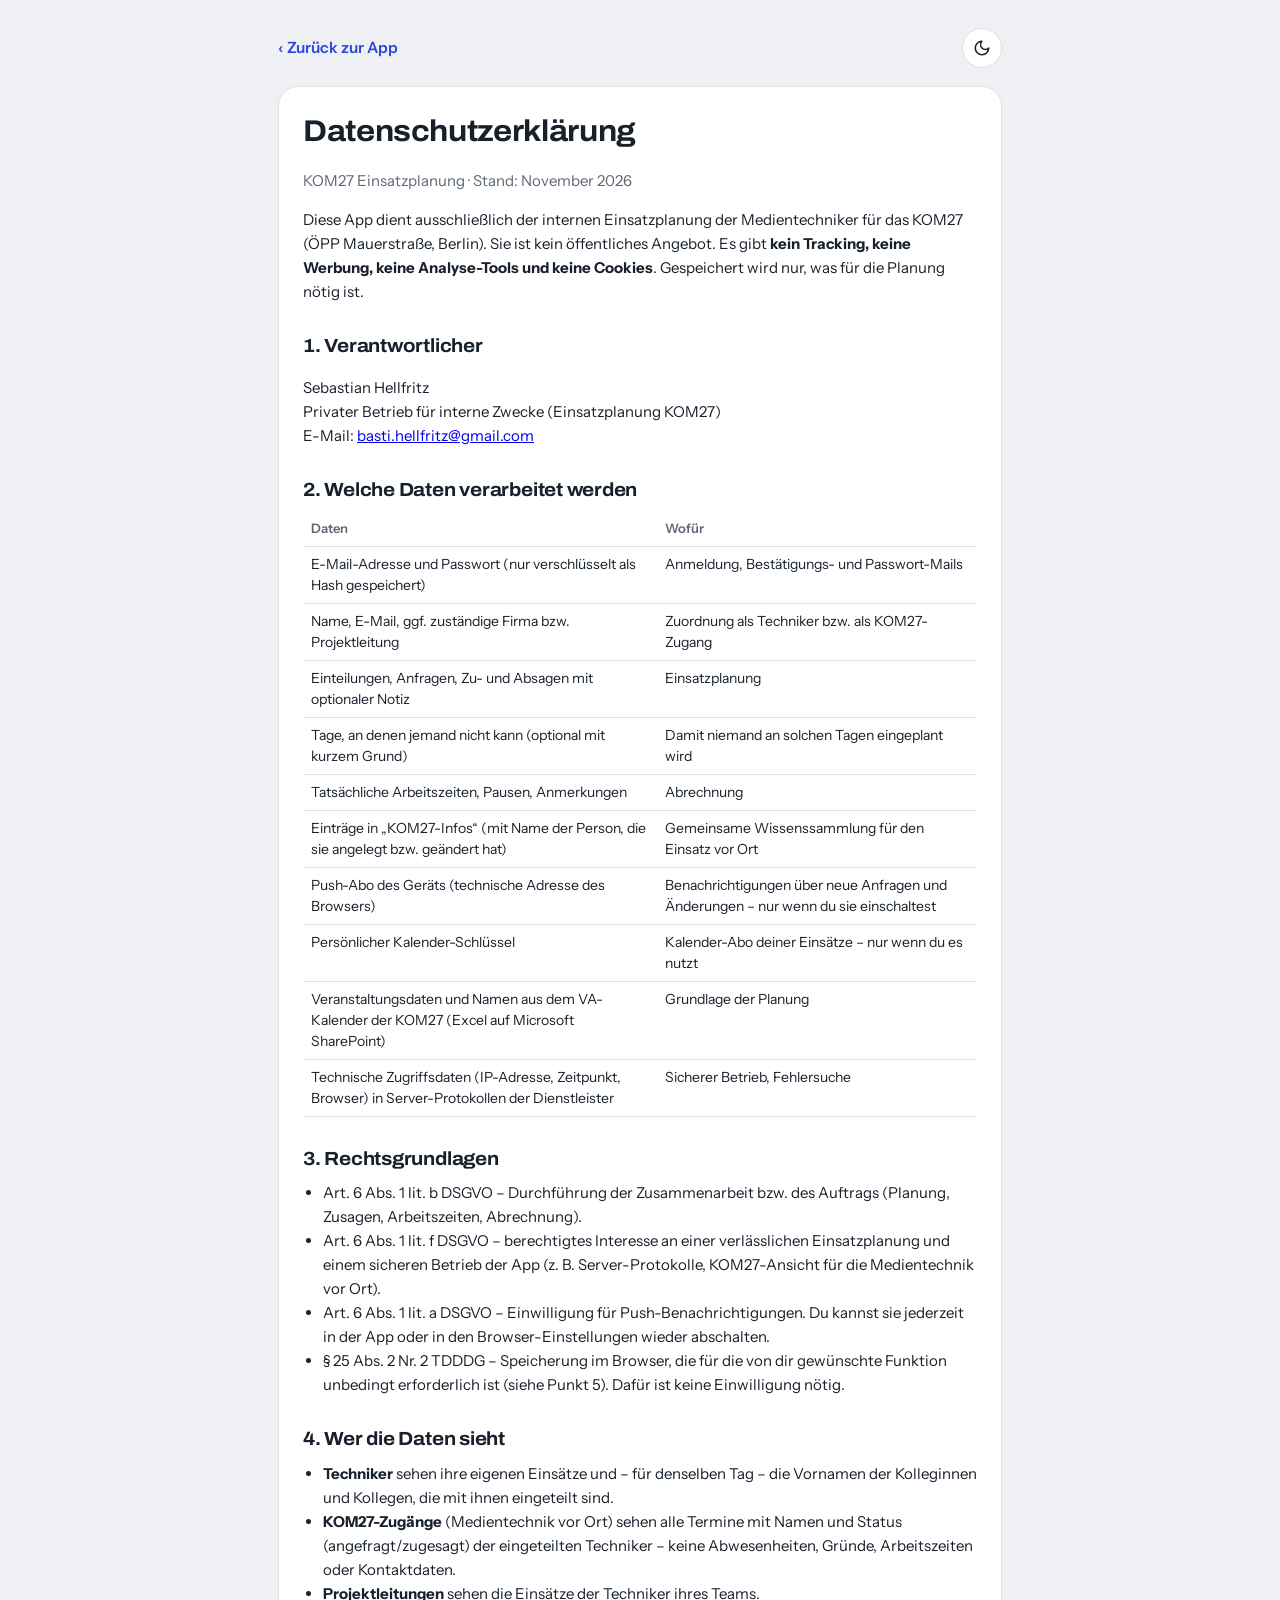
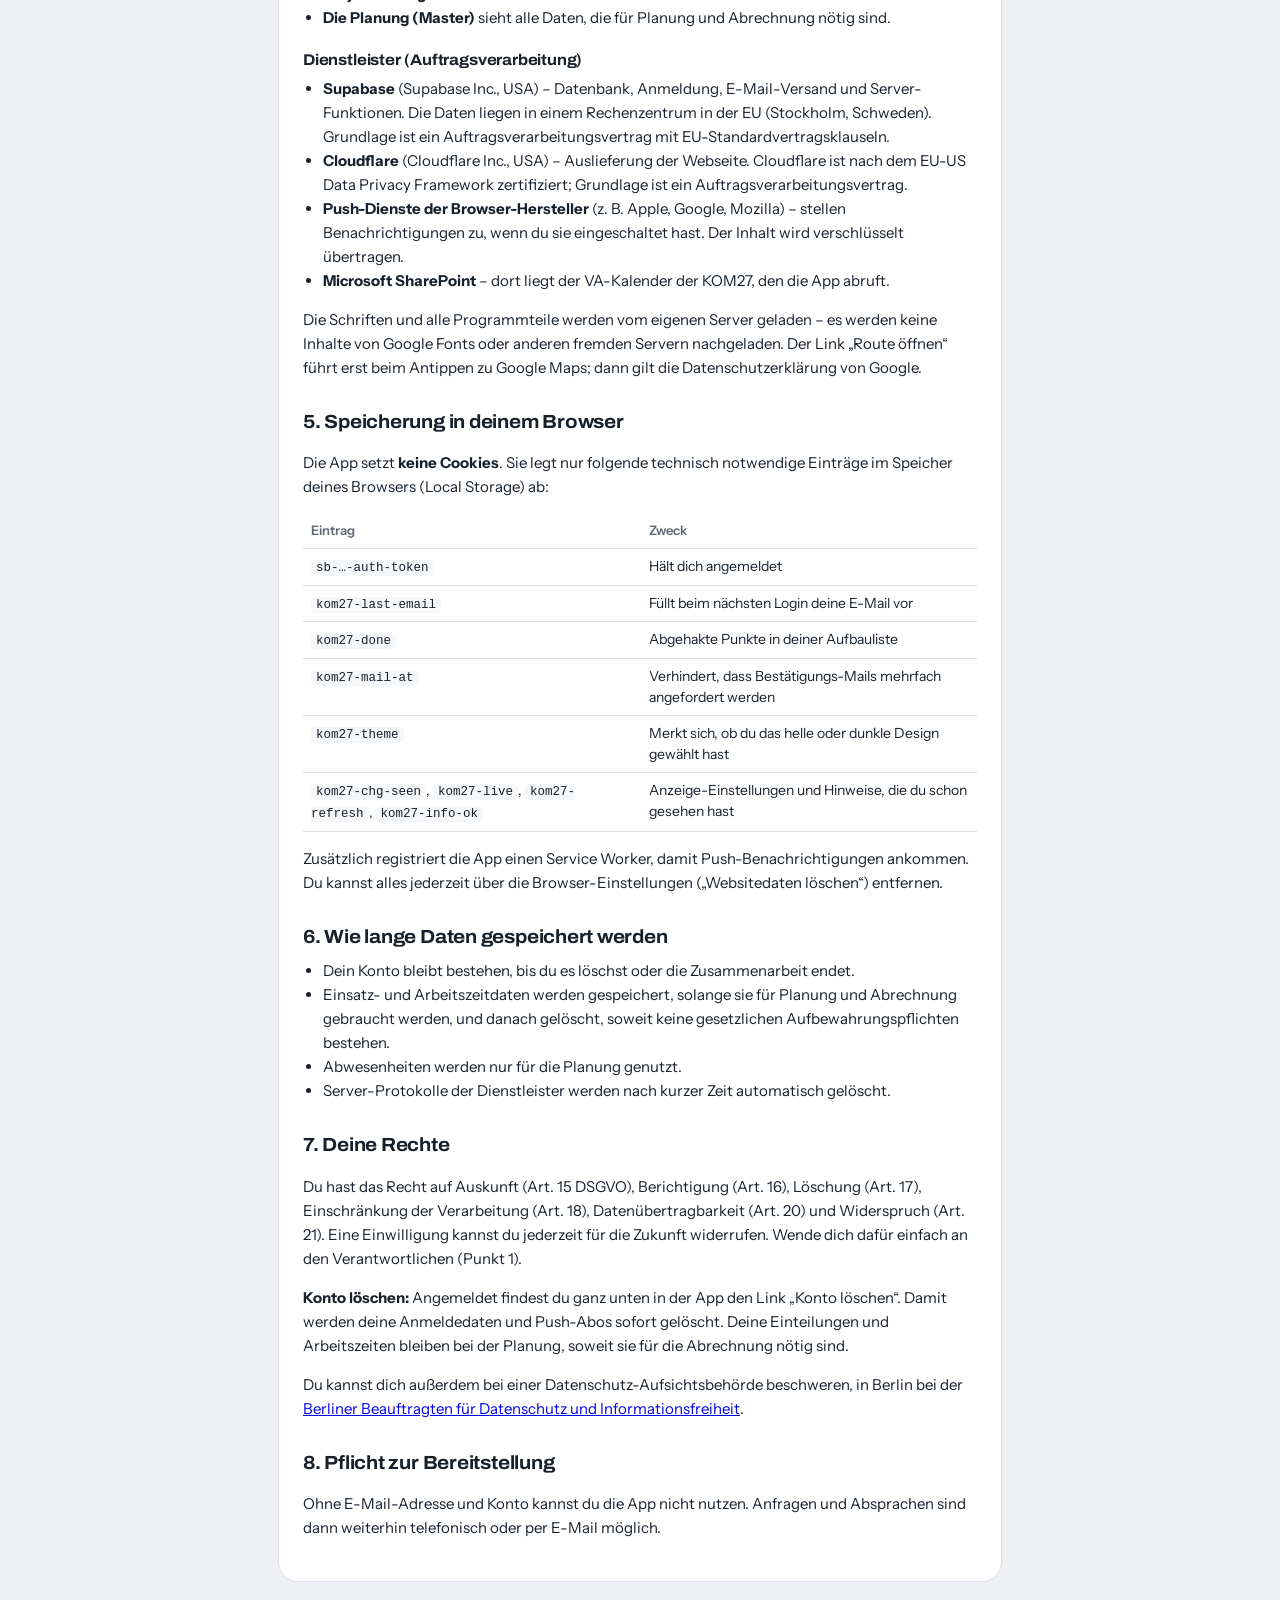
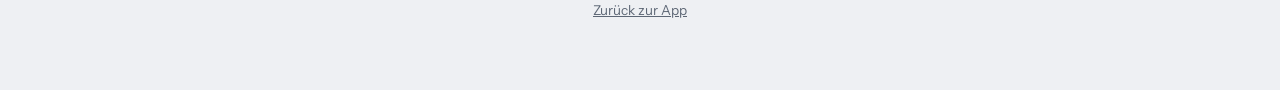
==== datenschutz.html @ 23ab6b6e "Datenschutz: Eintrag kom27-theme ergänzt Co-Authored-By: Claude Opus 5.5 <noreply@anthropic.com> Cla" ====
<!doctype html>
<html lang="de">
<head>
<meta charset="utf-8">
<meta name="viewport" content="width=device-width, initial-scale=1">
<title>Datenschutz – KOM27 Einsatzplanung</title>
<link rel="stylesheet" href="style.css">
<link rel="stylesheet" href="theme.css">
<link rel="stylesheet" href="legal.css">
<link rel="icon" href="icons/icon-192.png">
<script src="theme.js"></script>
<script src="config.js"></script>
</head>
<body class="legal">
<div class="lg-wrap">
  <div class="lg-top"><a class="back" href="./">‹ Zurück zur App</a><button type="button" class="theme-tg" data-themetg></button></div>
  <article class="lg-card">
    <h1>Datenschutzerklärung</h1>
    <p class="lg-meta">KOM27 Einsatzplanung · Stand: November 2026</p>

    <p>Diese App dient ausschließlich der internen Einsatzplanung der Medientechniker für das KOM27 (ÖPP Mauerstraße, Berlin). Sie ist kein öffentliches Angebot. Es gibt <b>kein Tracking, keine Werbung, keine Analyse-Tools und keine Cookies</b>. Gespeichert wird nur, was für die Planung nötig ist.</p>

    <h2>1. Verantwortlicher</h2>
    <p class="lg-addr"><span data-f="name"></span><br><span data-f="zusatz"></span>E-Mail: <span data-f="email"></span></p>

    <h2>2. Welche Daten verarbeitet werden</h2>
    <table>
      <tr><th>Daten</th><th>Wofür</th></tr>
      <tr><td>E-Mail-Adresse und Passwort (nur verschlüsselt als Hash gespeichert)</td><td>Anmeldung, Bestätigungs- und Passwort-Mails</td></tr>
      <tr><td>Name, E-Mail, ggf. zuständige Firma bzw. Projektleitung</td><td>Zuordnung als Techniker bzw. als KOM27-Zugang</td></tr>
      <tr><td>Einteilungen, Anfragen, Zu- und Absagen mit optionaler Notiz</td><td>Einsatzplanung</td></tr>
      <tr><td>Tage, an denen jemand nicht kann (optional mit kurzem Grund)</td><td>Damit niemand an solchen Tagen eingeplant wird</td></tr>
      <tr><td>Tatsächliche Arbeitszeiten, Pausen, Anmerkungen</td><td>Abrechnung</td></tr>
      <tr><td>Einträge in „KOM27-Infos“ (mit Name der Person, die sie angelegt bzw. geändert hat)</td><td>Gemeinsame Wissenssammlung für den Einsatz vor Ort</td></tr>
      <tr><td>Push-Abo des Geräts (technische Adresse des Browsers)</td><td>Benachrichtigungen über neue Anfragen und Änderungen – nur wenn du sie einschaltest</td></tr>
      <tr><td>Persönlicher Kalender-Schlüssel</td><td>Kalender-Abo deiner Einsätze – nur wenn du es nutzt</td></tr>
      <tr><td>Veranstaltungsdaten und Namen aus dem VA-Kalender der KOM27 (Excel auf Microsoft SharePoint)</td><td>Grundlage der Planung</td></tr>
      <tr><td>Technische Zugriffsdaten (IP-Adresse, Zeitpunkt, Browser) in Server-Protokollen der Dienstleister</td><td>Sicherer Betrieb, Fehlersuche</td></tr>
    </table>

    <h2>3. Rechtsgrundlagen</h2>
    <ul>
      <li>Art. 6 Abs. 1 lit. b DSGVO – Durchführung der Zusammenarbeit bzw. des Auftrags (Planung, Zusagen, Arbeitszeiten, Abrechnung).</li>
      <li>Art. 6 Abs. 1 lit. f DSGVO – berechtigtes Interesse an einer verlässlichen Einsatzplanung und einem sicheren Betrieb der App (z. B. Server-Protokolle, KOM27-Ansicht für die Medientechnik vor Ort).</li>
      <li>Art. 6 Abs. 1 lit. a DSGVO – Einwilligung für Push-Benachrichtigungen. Du kannst sie jederzeit in der App oder in den Browser-Einstellungen wieder abschalten.</li>
      <li>§ 25 Abs. 2 Nr. 2 TDDDG – Speicherung im Browser, die für die von dir gewünschte Funktion unbedingt erforderlich ist (siehe Punkt 5). Dafür ist keine Einwilligung nötig.</li>
    </ul>

    <h2>4. Wer die Daten sieht</h2>
    <ul>
      <li><b>Techniker</b> sehen ihre eigenen Einsätze und – für denselben Tag – die Vornamen der Kolleginnen und Kollegen, die mit ihnen eingeteilt sind.</li>
      <li><b>KOM27-Zugänge</b> (Medientechnik vor Ort) sehen alle Termine mit Namen und Status (angefragt/zugesagt) der eingeteilten Techniker – keine Abwesenheiten, Gründe, Arbeitszeiten oder Kontaktdaten.</li>
      <li><b>Projektleitungen</b> sehen die Einsätze der Techniker ihres Teams.</li>
      <li><b>Die Planung (Master)</b> sieht alle Daten, die für Planung und Abrechnung nötig sind.</li>
    </ul>

    <h3>Dienstleister (Auftragsverarbeitung)</h3>
    <ul>
      <li><b>Supabase</b> (Supabase Inc., USA) – Datenbank, Anmeldung, E-Mail-Versand und Server-Funktionen. Die Daten liegen in einem Rechenzentrum in der EU (Stockholm, Schweden). Grundlage ist ein Auftragsverarbeitungsvertrag mit EU-Standardvertragsklauseln.</li>
      <li><b>Cloudflare</b> (Cloudflare Inc., USA) – Auslieferung der Webseite. Cloudflare ist nach dem EU-US Data Privacy Framework zertifiziert; Grundlage ist ein Auftragsverarbeitungsvertrag.</li>
      <li><b>Push-Dienste der Browser-Hersteller</b> (z. B. Apple, Google, Mozilla) – stellen Benachrichtigungen zu, wenn du sie eingeschaltet hast. Der Inhalt wird verschlüsselt übertragen.</li>
      <li><b>Microsoft SharePoint</b> – dort liegt der VA-Kalender der KOM27, den die App abruft.</li>
    </ul>
    <p>Die Schriften und alle Programmteile werden vom eigenen Server geladen – es werden keine Inhalte von Google Fonts oder anderen fremden Servern nachgeladen. Der Link „Route öffnen“ führt erst beim Antippen zu Google Maps; dann gilt die Datenschutzerklärung von Google.</p>

    <h2>5. Speicherung in deinem Browser</h2>
    <p>Die App setzt <b>keine Cookies</b>. Sie legt nur folgende technisch notwendige Einträge im Speicher deines Browsers (Local Storage) ab:</p>
    <table>
      <tr><th>Eintrag</th><th>Zweck</th></tr>
      <tr><td><code>sb-…-auth-token</code></td><td>Hält dich angemeldet</td></tr>
      <tr><td><code>kom27-last-email</code></td><td>Füllt beim nächsten Login deine E-Mail vor</td></tr>
      <tr><td><code>kom27-done</code></td><td>Abgehakte Punkte in deiner Aufbauliste</td></tr>
      <tr><td><code>kom27-mail-at</code></td><td>Verhindert, dass Bestätigungs-Mails mehrfach angefordert werden</td></tr>
      <tr><td><code>kom27-theme</code></td><td>Merkt sich, ob du das helle oder dunkle Design gewählt hast</td></tr>
      <tr><td><code>kom27-chg-seen</code>, <code>kom27-live</code>, <code>kom27-refresh</code>, <code>kom27-info-ok</code></td><td>Anzeige-Einstellungen und Hinweise, die du schon gesehen hast</td></tr>
    </table>
    <p>Zusätzlich registriert die App einen Service Worker, damit Push-Benachrichtigungen ankommen. Du kannst alles jederzeit über die Browser-Einstellungen („Websitedaten löschen“) entfernen.</p>

    <h2>6. Wie lange Daten gespeichert werden</h2>
    <ul>
      <li>Dein Konto bleibt bestehen, bis du es löschst oder die Zusammenarbeit endet.</li>
      <li>Einsatz- und Arbeitszeitdaten werden gespeichert, solange sie für Planung und Abrechnung gebraucht werden, und danach gelöscht, soweit keine gesetzlichen Aufbewahrungspflichten bestehen.</li>
      <li>Abwesenheiten werden nur für die Planung genutzt.</li>
      <li>Server-Protokolle der Dienstleister werden nach kurzer Zeit automatisch gelöscht.</li>
    </ul>

    <h2>7. Deine Rechte</h2>
    <p>Du hast das Recht auf Auskunft (Art. 15 DSGVO), Berichtigung (Art. 16), Löschung (Art. 17), Einschränkung der Verarbeitung (Art. 18), Datenübertragbarkeit (Art. 20) und Widerspruch (Art. 21). Eine Einwilligung kannst du jederzeit für die Zukunft widerrufen. Wende dich dafür einfach an den Verantwortlichen (Punkt 1).</p>
    <p><b>Konto löschen:</b> Angemeldet findest du ganz unten in der App den Link „Konto löschen“. Damit werden deine Anmeldedaten und Push-Abos sofort gelöscht. Deine Einteilungen und Arbeitszeiten bleiben bei der Planung, soweit sie für die Abrechnung nötig sind.</p>
    <p>Du kannst dich außerdem bei einer Datenschutz-Aufsichtsbehörde beschweren, in Berlin bei der <a href="https://www.datenschutz-berlin.de" target="_blank" rel="noopener">Berliner Beauftragten für Datenschutz und Informationsfreiheit</a>.</p>

    <h2>8. Pflicht zur Bereitstellung</h2>
    <p>Ohne E-Mail-Adresse und Konto kannst du die App nicht nutzen. Anfragen und Absprachen sind dann weiterhin telefonisch oder per E-Mail möglich.</p>
  </article>
  <p class="lg-foot"><a href="./">Zurück zur App</a></p>
</div>
<script src="legal.js"></script>
</body>
</html>
---- style.css ----
:root {
  --bg: #f4f5f7; --panel: #ffffff; --ink: #1c1f24; --muted: #69707c; --line: #e2e5ea;
  --accent: #1f5eff; --accent-ink: #ffffff;
  --st-geplant: #7a828f; --st-angefragt: #1f6feb; --st-zugesagt: #16884a; --st-abgesagt: #d1342f; --st-leer: #c27c00;
  --c-gelb: #f2c200; --c-orange: #ff8f1f; --c-rosa: #e59a9a; --free: #e8f6fc;
  --radius: 10px;
}
:root[data-theme="dark"] {
    --bg: #14161a; --panel: #1d2026; --ink: #e8eaee; --muted: #9aa1ad; --line: #2e323a;
    --accent: #5b8cff; --free: #16262e;
  }
* { box-sizing: border-box; }
body { margin: 0; background: var(--bg); color: var(--ink); font: 15px/1.45 system-ui, -apple-system, "Segoe UI", Roboto, sans-serif; }
button, input, select, textarea { font: inherit; color: inherit; }
.loading { padding: 40px; text-align: center; color: var(--muted); }

header.top { position: sticky; top: 0; z-index: 5; background: var(--panel); border-bottom: 1px solid var(--line); }
.top-inner { max-width: 1180px; margin: 0 auto; padding: 10px 16px; display: flex; gap: 12px; align-items: center; flex-wrap: wrap; }
.brand { font-weight: 700; letter-spacing: .2px; }
.brand small { font-weight: 400; color: var(--muted); margin-left: 6px; }
.spacer { flex: 1; }
nav.tabs { display: flex; gap: 4px; }
nav.tabs button { border: 0; background: none; padding: 7px 12px; border-radius: 8px; cursor: pointer; color: var(--muted); }
nav.tabs button.on { background: var(--bg); color: var(--ink); font-weight: 600; }

main { max-width: 1180px; margin: 0 auto; padding: 16px; }
.bar { display: flex; gap: 8px; flex-wrap: wrap; align-items: center; margin-bottom: 14px; }
.btn { border: 1px solid var(--line); background: var(--panel); border-radius: 8px; padding: 7px 12px; cursor: pointer; white-space: nowrap; }
.btn:hover { border-color: var(--muted); }
.btn.primary { background: var(--accent); color: var(--accent-ink); border-color: var(--accent); }
.btn.ok { background: var(--st-zugesagt); color: #fff; border-color: var(--st-zugesagt); }
.btn.no { background: var(--panel); color: var(--st-abgesagt); border-color: var(--st-abgesagt); }
.btn.small { padding: 3px 9px; font-size: 13px; }
.btn:disabled { opacity: .5; cursor: default; }
.muted { color: var(--muted); }
.note { font-size: 13px; color: var(--muted); }

.stats { display: flex; gap: 10px; flex-wrap: wrap; margin-bottom: 14px; }
.stat { background: var(--panel); border: 1px solid var(--line); border-radius: var(--radius); padding: 8px 14px; min-width: 110px; }
.stat b { display: block; font-size: 22px; line-height: 1.1; }
.stat span { font-size: 12px; color: var(--muted); }

.card { background: var(--panel); border: 1px solid var(--line); border-radius: var(--radius); }
.days { overflow: hidden; }
.day { display: grid; grid-template-columns: 92px 1fr; border-top: 1px solid var(--line); }
.day:first-child { border-top: 0; }
.day.free { background: var(--free); }
.day.cancel { opacity: .55; }
.day .date { padding: 10px 12px; font-weight: 600; }
.day .date small { display: block; font-weight: 400; color: var(--muted); font-size: 12px; }
.day .body { padding: 8px 12px 10px 0; min-width: 0; }
.day .meta { font-size: 13px; color: var(--muted); margin-bottom: 6px; overflow-wrap: anywhere; }
.day .meta b { color: var(--ink); font-weight: 600; }
.today .date { color: var(--accent); }
.slots { display: flex; flex-wrap: wrap; gap: 8px; }
.slot { display: flex; align-items: center; gap: 6px; border: 1px solid var(--line); border-left: 5px solid var(--line); border-radius: 8px; padding: 4px 6px 4px 8px; background: var(--panel); }
.slot.c-gelb { border-left-color: var(--c-gelb); }
.slot.c-orange { border-left-color: var(--c-orange); }
.slot.c-rosa { border-left-color: var(--c-rosa); }
.slot.empty { border-style: dashed; border-left-style: solid; }
.slot .time { font-size: 12px; color: var(--muted); }
.slot select { border: 0; background: transparent; max-width: 150px; padding: 2px; cursor: pointer; font-weight: 600; }
.slot .hint { font-size: 11px; color: var(--st-leer); }
.pill { font-size: 11px; font-weight: 600; border-radius: 99px; padding: 2px 8px; border: 0; cursor: pointer; color: #fff; white-space: nowrap; }
.pill.geplant { background: var(--st-geplant); }
.pill.angefragt { background: var(--st-angefragt); }
.pill.zugesagt { background: var(--st-zugesagt); }
.pill.abgesagt { background: var(--st-abgesagt); }
.pill.leer { background: transparent; color: var(--st-leer); border: 1px solid var(--st-leer); cursor: default; }
.group-tag { font-size: 11px; color: var(--muted); }

table.list { width: 100%; border-collapse: collapse; }
table.list th, table.list td { text-align: left; padding: 8px 10px; border-top: 1px solid var(--line); vertical-align: top; }
table.list th { font-size: 12px; color: var(--muted); font-weight: 600; border-top: 0; }
table.list input[type=text], table.list input[type=email] { width: 100%; border: 1px solid var(--line); border-radius: 6px; padding: 5px 7px; background: var(--bg); }

.req { padding: 14px 16px; border-top: 1px solid var(--line); }
.req:first-child { border-top: 0; }
.req h3 { margin: 0 0 6px; font-size: 16px; }
.req ul { margin: 6px 0 10px; padding-left: 18px; }

.login { max-width: 380px; margin: 9vh auto; padding: 26px; }
.login h1 { margin: 0 0 4px; font-size: 22px; }
.login label { display: block; font-size: 13px; color: var(--muted); margin: 12px 0 4px; }
.login input { width: 100%; padding: 9px 10px; border: 1px solid var(--line); border-radius: 8px; background: var(--bg); }
.login .row { display: flex; gap: 8px; margin-top: 16px; flex-wrap: wrap; }
.demo { margin-top: 18px; padding: 12px; border-radius: 8px; background: var(--bg); font-size: 13px; }
.err { color: var(--st-abgesagt); font-size: 13px; margin-top: 8px; min-height: 1em; }

.mine { max-width: 720px; margin: 0 auto; }
.job { padding: 14px 16px; border-top: 1px solid var(--line); }
.job:first-child { border-top: 0; }
.job h3 { margin: 0 0 2px; font-size: 16px; }
.job .line { display: flex; align-items: center; gap: 10px; flex-wrap: wrap; padding: 6px 0; border-top: 1px dashed var(--line); }
.job .line:first-of-type { border-top: 0; }
.job .line .when { min-width: 170px; font-weight: 600; }
.job input.comment { flex: 1; min-width: 140px; border: 1px solid var(--line); border-radius: 6px; padding: 5px 7px; background: var(--bg); }

.drop { border: 2px dashed var(--line); border-radius: var(--radius); padding: 22px; text-align: center; color: var(--muted); margin-bottom: 14px; }
.drop.over { border-color: var(--accent); color: var(--accent); }
.banner { background: #fff6dc; color: #6b4b00; border: 1px solid #f0d58a; border-radius: 8px; padding: 8px 12px; margin-bottom: 14px; font-size: 13px; }
:root[data-theme="dark"] .banner { background: #2e2710; color: #f1d98e; border-color: #5c4a14; }

#toast { position: fixed; left: 50%; bottom: 20px; transform: translateX(-50%); background: var(--ink); color: var(--bg); padding: 9px 16px; border-radius: 8px; opacity: 0; pointer-events: none; transition: opacity .2s; font-size: 14px; z-index: 50; }
#toast.show { opacity: 1; }

@media (max-width: 640px) {
  .day { grid-template-columns: 1fr; }
  .day .date { padding-bottom: 0; }
  .day .body { padding-left: 12px; }
  .job .line .when { min-width: 0; width: 100%; }
  table.list .hide-sm { display: none; }
}

/* ---------- Planung (übersichtliche Tabelle) ---------- */
.importline { display: flex; align-items: center; gap: 8px; flex-wrap: wrap; background: var(--panel); border: 1px dashed var(--line); border-radius: var(--radius); padding: 8px 12px; margin-bottom: 14px; font-size: 14px; }
.importline.over { border-color: var(--accent); background: color-mix(in srgb, var(--accent) 8%, var(--panel)); }
.importline .dot { width: 8px; height: 8px; border-radius: 50%; background: var(--st-leer); flex: none; }
.importline .dot.ok { background: var(--st-zugesagt); }

.toolbar { display: flex; align-items: center; gap: 8px; flex-wrap: wrap; margin-bottom: 10px; }
.monthnav { display: flex; align-items: center; gap: 4px; }
.monthnav select { border: 0; background: transparent; font-size: 20px; font-weight: 700; padding: 2px 4px; cursor: pointer; }

.chips { display: flex; gap: 6px; flex-wrap: wrap; align-items: center; margin-bottom: 12px; }
.chip { border: 1px solid var(--line); background: var(--panel); border-radius: 99px; padding: 5px 12px; cursor: pointer; font-size: 13px; display: inline-flex; gap: 7px; align-items: center; }
.chip b { font-size: 12px; min-width: 20px; padding: 0 6px; border-radius: 99px; background: var(--bg); text-align: center; }
.chip.on { background: var(--ink); color: var(--bg); border-color: var(--ink); }
.chip.on b { background: color-mix(in srgb, var(--bg) 25%, transparent); color: inherit; }
.chip.f-leer b { color: var(--st-leer); } .chip.f-abgesagt b { color: var(--st-abgesagt); } .chip.f-zugesagt b { color: var(--st-zugesagt); } .chip.f-angefragt b { color: var(--st-angefragt); }
.chip.on.f-leer b, .chip.on.f-abgesagt b, .chip.on.f-zugesagt b, .chip.on.f-angefragt b { color: inherit; }
.pastsw { margin-left: auto; font-size: 13px; color: var(--muted); display: inline-flex; gap: 5px; align-items: center; cursor: pointer; }

.plan { overflow: hidden; }
.week { padding: 6px 14px; font-size: 12px; font-weight: 700; letter-spacing: .4px; color: var(--muted); background: var(--bg); border-top: 1px solid var(--line); text-transform: uppercase; }
.week:first-child { border-top: 0; }
.row { display: grid; grid-template-columns: 78px minmax(200px, 300px) 1fr; border-top: 1px solid var(--line); align-items: stretch; }
.week + .row { border-top: 0; }
.row.past { opacity: .5; }
.row.today .c-date { color: var(--accent); }
.row.cancel { opacity: .45; }
.row.none .c-va { color: var(--muted); }
.c-date { padding: 12px 0 12px 14px; font-size: 14px; white-space: nowrap; }
.c-date b { display: inline-block; width: 22px; }
.c-va { padding: 10px 12px; border-left: 4px solid transparent; min-width: 0; }
.c-va.c-gelb { border-left-color: var(--c-gelb); } .c-va.c-orange { border-left-color: var(--c-orange); } .c-va.c-rosa { border-left-color: var(--c-rosa); }
.va-id { font-weight: 600; font-size: 14px; display: flex; gap: 6px; flex-wrap: wrap; align-items: center; }
.va-sub { font-size: 12.5px; color: var(--muted); margin-top: 2px; }
.tag { font-size: 11px; font-weight: 600; padding: 1px 7px; border-radius: 99px; background: var(--bg); color: var(--muted); border: 1px solid var(--line); }
.tag.red { color: var(--st-abgesagt); border-color: var(--st-abgesagt); }
details.more { display: inline; }
details.more summary { display: inline; cursor: pointer; color: var(--accent); margin-left: 4px; list-style: none; }
details.more summary::-webkit-details-marker { display: none; }
details.more[open] div { margin-top: 6px; padding: 8px 10px; background: var(--bg); border-radius: 6px; color: var(--ink); white-space: pre-wrap; font-size: 12.5px; }
.c-slots { padding: 8px 12px; display: flex; flex-wrap: wrap; gap: 8px; align-content: center; }
.c-slots .small { font-size: 13px; }
.slot { flex-direction: column; align-items: stretch; gap: 2px; width: 196px; padding: 6px 8px; border: 1px solid var(--line); border-left: 4px solid var(--line); border-radius: 8px; background: var(--panel); }
.slot.st-leer { border-left-color: var(--st-leer); border-style: dashed; border-left-style: solid; background: color-mix(in srgb, var(--st-leer) 6%, var(--panel)); }
.slot.st-geplant { border-left-color: var(--st-geplant); }
.slot.st-angefragt { border-left-color: var(--st-angefragt); }
.slot.st-zugesagt { border-left-color: var(--st-zugesagt); }
.slot.st-abgesagt { border-left-color: var(--st-abgesagt); background: color-mix(in srgb, var(--st-abgesagt) 7%, var(--panel)); }
.slot select { width: 100%; max-width: none; font-size: 15px; padding: 1px 0; }
.slot-foot { display: flex; justify-content: space-between; align-items: center; gap: 6px; }
.slot .hint { font-size: 11px; }
.empty-msg { padding: 28px; text-align: center; color: var(--muted); }

@media (max-width: 800px) {
  .row { grid-template-columns: 64px 1fr; }
  .c-slots { grid-column: 1 / -1; padding: 0 12px 12px; }
  .slot { width: 100%; }
  .pastsw { margin-left: 0; }
}

/* Ansicht umschalten */
.seg { display: inline-flex; border: 1px solid var(--line); border-radius: 8px; overflow: hidden; margin-left: 6px; }
.seg button { border: 0; background: var(--panel); padding: 6px 12px; cursor: pointer; font-size: 13px; color: var(--muted); }
.seg button.on { background: var(--ink); color: var(--bg); }
.slot select optgroup { font-style: normal; color: var(--muted); }
.hint.warn { color: var(--st-abgesagt); }
.row.flash { animation: flash 1.6s ease; }
@keyframes flash { 0%, 40% { background: color-mix(in srgb, var(--accent) 18%, transparent); } 100% { background: transparent; } }

/* Raster: Techniker × Tage */
.legend { font-size: 12.5px; color: var(--muted); margin-bottom: 8px; display: flex; gap: 6px; align-items: center; flex-wrap: wrap; }
.lg { display: inline-block; width: 12px; height: 12px; border-radius: 3px; margin-left: 6px; }
.lg.zugesagt { background: var(--st-zugesagt); } .lg.angefragt { background: var(--st-angefragt); } .lg.geplant { background: var(--st-geplant); } .lg.miss { background: var(--st-leer); }
.gridwrap { overflow-x: auto; }
table.grid { border-collapse: separate; border-spacing: 0; font-size: 12px; }
table.grid th, table.grid td { padding: 3px 2px; text-align: center; border-bottom: 1px solid var(--line); min-width: 34px; }
table.grid thead th { font-weight: 600; color: var(--muted); padding: 6px 2px; position: sticky; top: 0; background: var(--panel); }
table.grid thead th span { display: block; font-weight: 400; font-size: 10.5px; }
table.grid th.name { position: sticky; left: 0; z-index: 2; background: var(--panel); text-align: left; padding: 6px 12px; min-width: 130px; font-size: 13px; color: var(--ink); white-space: nowrap; border-right: 1px solid var(--line); }
table.grid thead th.name { z-index: 3; color: var(--muted); }
table.grid .we { background: var(--free); }
table.grid th.today { color: var(--accent); box-shadow: inset 0 -2px 0 var(--accent); }
table.grid td.sum, table.grid th.sum { font-weight: 700; padding: 0 10px; border-left: 1px solid var(--line); }
.needrow th, .needrow td { background: var(--bg); }
.need { border: 0; border-radius: 6px; font-size: 11px; font-weight: 700; padding: 3px 0; width: 30px; cursor: pointer; }
.need.full { background: color-mix(in srgb, var(--st-zugesagt) 15%, transparent); color: var(--st-zugesagt); }
.need.miss { background: var(--st-leer); color: #fff; }
.gcell { border: 0; border-radius: 6px; width: 30px; height: 26px; color: #fff; font-weight: 700; font-size: 11px; cursor: pointer; }
.gcell.zugesagt { background: var(--st-zugesagt); } .gcell.angefragt { background: var(--st-angefragt); } .gcell.geplant { background: var(--st-geplant); } .gcell.abgesagt { background: var(--st-abgesagt); }
.gcell.dbl { outline: 2px solid var(--st-abgesagt); outline-offset: 1px; }
.row.none { font-size: 13px; }
.row.none .c-date, .row.none .c-va, .row.none .c-slots { padding-top: 6px; padding-bottom: 6px; }
.row.none .va-id { font-weight: 500; font-size: 13px; }
.row.none .va-sub { display: none; }

/* ---------- Techniker-Ansicht ---------- */
.mine { max-width: 560px; margin: 0 auto; padding-bottom: 40px; }
.hidden { display: none !important; }
.hello { padding: 6px 2px 4px; }
.hello h1 { margin: 6px 0 2px; font-size: 26px; }
.hello p { margin: 0; color: var(--muted); }
.sumrow { display: grid; grid-template-columns: 1fr 1fr; gap: 10px; margin: 16px 0 6px; }
.sumbox { background: var(--panel); border: 1px solid var(--line); border-radius: 12px; padding: 12px 14px; }
.sumbox b { display: block; font-size: 28px; line-height: 1.1; }
.sumbox span { font-size: 13px; color: var(--muted); }
.sumbox.warn { border-color: var(--st-leer); background: color-mix(in srgb, var(--st-leer) 9%, var(--panel)); }
.sumbox.warn b { color: var(--st-leer); }
.sumbox.ok b { color: var(--st-zugesagt); }
h2.sec { font-size: 15px; text-transform: uppercase; letter-spacing: .5px; color: var(--muted); margin: 26px 2px 10px; display: flex; justify-content: space-between; align-items: center; gap: 8px; }
h2.sec .linkbtn { text-transform: none; letter-spacing: 0; }

.job-card { background: var(--panel); border: 1px solid var(--line); border-radius: 14px; padding: 16px; margin-bottom: 14px; box-shadow: 0 1px 2px rgba(0,0,0,.04); }
.jc-head { display: flex; justify-content: space-between; align-items: center; gap: 8px; flex-wrap: wrap; }
.jc-va { font-weight: 700; font-size: 16px; }
.jc-badge { font-size: 12px; font-weight: 600; background: color-mix(in srgb, var(--accent) 12%, transparent); color: var(--accent); padding: 3px 9px; border-radius: 99px; }
.jc-where { font-size: 13px; color: var(--muted); margin: 4px 0 12px; }
.jc-days { display: flex; flex-direction: column; gap: 8px; }
.jc-day, .mini-line { display: flex; align-items: center; gap: 12px; }
.dbox { width: 52px; flex: none; text-align: center; border: 1px solid var(--line); border-radius: 10px; padding: 4px 0; background: var(--bg); line-height: 1.15; }
.dbox span { display: block; font-size: 11px; color: var(--muted); text-transform: uppercase; }
.dbox b { display: block; font-size: 20px; }
.jc-time { flex: 1; }
.jc-time b { display: block; font-size: 17px; }
.jc-time small { color: var(--muted); font-size: 12px; }
.jc-one { display: flex; gap: 6px; }
.mini { width: 44px; height: 40px; border-radius: 10px; font-size: 18px; cursor: pointer; border: 1px solid var(--line); background: var(--panel); }
.mini.yes { color: var(--st-zugesagt); border-color: var(--st-zugesagt); }
.mini.no { color: var(--st-abgesagt); border-color: var(--st-abgesagt); }
.jc-equip { margin-top: 12px; font-size: 13px; }
.jc-equip summary { cursor: pointer; color: var(--accent); }
.jc-equip p { margin: 8px 0 0; padding: 10px; background: var(--bg); border-radius: 8px; white-space: pre-wrap; }
.jc-actions { display: flex; gap: 10px; margin-top: 14px; }
.big { flex: 1; min-height: 48px; border-radius: 12px; font-size: 16px; font-weight: 600; cursor: pointer; border: 1px solid var(--line); background: var(--panel); }
.big.yes { background: var(--st-zugesagt); border-color: var(--st-zugesagt); color: #fff; flex: 1.6; }
.big.no { color: var(--st-abgesagt); border-color: color-mix(in srgb, var(--st-abgesagt) 50%, var(--line)); }
.big.no.solid { background: var(--st-abgesagt); color: #fff; border-color: var(--st-abgesagt); }
.big.ghost { color: var(--muted); }
.jc-reason { margin-top: 14px; }
.jc-reason label { font-size: 13px; color: var(--muted); }
.jc-reason input { width: 100%; margin-top: 4px; padding: 11px 12px; border-radius: 10px; border: 1px solid var(--line); background: var(--bg); font-size: 15px; }
.linkbtn { background: none; border: 0; color: var(--accent); cursor: pointer; font-size: 14px; padding: 6px 0; margin-top: 8px; }
.linkbtn.danger { color: var(--st-abgesagt); }
.mini-list { background: var(--panel); border: 1px solid var(--line); border-radius: 14px; padding: 6px 14px; }
.mini-line { padding: 10px 0; border-top: 1px solid var(--line); }
.mini-line:first-child { border-top: 0; }
.mini-line .linkbtn { margin: 0; font-size: 13px; }
.ml-txt { flex: 1; min-width: 0; }
.ml-txt b { display: block; }
.ml-txt small { color: var(--muted); font-size: 12px; overflow-wrap: anywhere; }
.allgood { margin-top: 22px; text-align: center; padding: 26px 16px; border-radius: 14px; background: color-mix(in srgb, var(--st-zugesagt) 9%, var(--panel)); color: var(--st-zugesagt); font-weight: 700; font-size: 17px; border: 1px solid color-mix(in srgb, var(--st-zugesagt) 25%, var(--line)); }
.allgood small { display: block; font-weight: 400; color: var(--muted); font-size: 13px; margin-top: 4px; }
.nolist { margin-top: 18px; }
.nolist summary { cursor: pointer; color: var(--muted); margin-bottom: 8px; }
.note.center { text-align: center; margin-top: 26px; }

/* Abwesenheits-Kalender */
.sec-help { font-size: 13.5px; color: var(--muted); margin: -4px 2px 10px; }
.calcard { background: var(--panel); border: 1px solid var(--line); border-radius: 14px; padding: 14px; }
.cal-head { display: flex; justify-content: space-between; align-items: center; margin-bottom: 10px; }
.cal-head b { font-size: 17px; }
.cal-grid { display: grid; grid-template-columns: repeat(7, 1fr); gap: 5px; }
.cal-grid i { font-style: normal; text-align: center; font-size: 11px; color: var(--muted); padding-bottom: 2px; }
.cday { aspect-ratio: 1 / 1; border: 1px solid var(--line); border-radius: 10px; background: var(--panel); font-size: 15px; font-weight: 600; cursor: pointer; position: relative; padding: 0; }
.cday.we { background: var(--bg); }
.cday:disabled { opacity: .35; cursor: default; }
.cday.today { border-color: var(--accent); color: var(--accent); }
.cday.job-zugesagt::after, .cday.job-angefragt::after { content: ''; position: absolute; left: 50%; bottom: 5px; width: 6px; height: 6px; margin-left: -3px; border-radius: 50%; background: var(--st-zugesagt); }
.cday.job-angefragt::after { background: var(--st-angefragt); }
.cday.off { background: var(--st-abgesagt); border-color: var(--st-abgesagt); color: #fff; text-decoration: line-through; }
.cday.off::after { background: #fff !important; }
.cal-note input { width: 100%; margin-top: 12px; padding: 10px 12px; border-radius: 10px; border: 1px solid var(--line); background: var(--bg); font-size: 14px; }
.cal-legend { display: flex; gap: 6px; align-items: center; flex-wrap: wrap; font-size: 12px; color: var(--muted); margin-top: 10px; }
.lgd { width: 12px; height: 12px; border-radius: 4px; display: inline-block; margin-left: 6px; }
.lgd.off { background: var(--st-abgesagt); } .lgd.l-ok { background: var(--st-zugesagt); border-radius: 50%; width: 8px; height: 8px; } .lgd.l-ask { background: var(--st-angefragt); border-radius: 50%; width: 8px; height: 8px; }
.cal-sum { font-size: 13px; margin-top: 8px; color: var(--ink); }
/* Raster: abgemeldet */
.gblock { display: inline-block; width: 30px; height: 26px; line-height: 26px; border-radius: 6px; color: var(--st-abgesagt); font-weight: 700; background: repeating-linear-gradient(45deg, color-mix(in srgb, var(--st-abgesagt) 14%, transparent) 0 4px, transparent 4px 8px); }
.lg.blocked { background: repeating-linear-gradient(45deg, var(--st-abgesagt) 0 2px, transparent 2px 4px); border: 1px solid var(--st-abgesagt); }

/* Live-Anzeige */
.live { display: inline-flex; align-items: center; gap: 5px; font-size: 11px; font-weight: 600; color: var(--muted); text-transform: uppercase; letter-spacing: .5px; }
.live i { width: 7px; height: 7px; border-radius: 50%; background: var(--muted); }
.live.on { color: var(--st-zugesagt); }
.live.on i { background: var(--st-zugesagt); animation: pulse 2s infinite; }
@keyframes pulse { 0% { box-shadow: 0 0 0 0 color-mix(in srgb, var(--st-zugesagt) 60%, transparent); } 70% { box-shadow: 0 0 0 6px transparent; } 100% { box-shadow: 0 0 0 0 transparent; } }

/* Zeitraum eintragen */
.cal-range { margin-top: 12px; border: 1px solid var(--line); border-radius: 12px; padding: 10px 12px; background: var(--bg); }
.cal-range summary { cursor: pointer; font-weight: 600; font-size: 14px; color: var(--accent); }
.cal-range[open] summary { margin-bottom: 10px; }
.range-row { display: grid; grid-template-columns: 1fr 1fr; gap: 10px; }
.range-row label { font-size: 12px; color: var(--muted); display: flex; flex-direction: column; gap: 4px; }
.cal-range input { width: 100%; padding: 10px 10px; border-radius: 10px; border: 1px solid var(--line); background: var(--panel); font-size: 15px; }
.cal-range input[type=text] { margin: 10px 0; }
.cal-range .big { width: 100%; font-size: 15px; }
.cal-sum .rline { display: flex; justify-content: space-between; align-items: center; gap: 8px; padding: 7px 0; border-top: 1px solid var(--line); }
.cal-sum .rline:first-of-type { margin-top: 6px; }
.cal-sum .rline small { color: var(--muted); margin-left: 4px; }
.cal-sum .rline .linkbtn { margin: 0; font-size: 13px; }
.range-row { grid-template-columns: minmax(0, 1fr) minmax(0, 1fr); }
.range-row label, .range-row input { min-width: 0; }
.range-row input { -webkit-appearance: none; appearance: none; }

/* Push-Mitteilungen */
.pushcard { margin: 14px 0 4px; padding: 14px; border-radius: 14px; background: color-mix(in srgb, var(--accent) 8%, var(--panel)); border: 1px solid color-mix(in srgb, var(--accent) 30%, var(--line)); }
.pushcard b { font-size: 15px; }
.pushcard p { margin: 6px 0 10px; font-size: 14px; color: var(--ink); }
.pushcard ol { margin: 6px 0 0; padding-left: 20px; font-size: 14px; line-height: 1.6; }
.pushcard .big { width: 100%; }
.pushline { margin: 10px 0 0; font-size: 13px; color: var(--muted); }
.pushline .linkbtn { margin: 0 0 0 6px; font-size: 13px; }
main > #pushBox .pushcard { margin-top: 0; margin-bottom: 14px; }

/* ---------- Einsatz-Details (Techniker) ---------- */
.jc-open { position: relative; border: 0; background: none; padding: 6px 70px 6px 8px; margin: -6px 0 -6px -8px; text-align: left; cursor: pointer; border-radius: 8px; min-width: 0; }
.jc-open:hover, .jc-open:focus-visible { background: var(--bg); }
.ml-txt.jc-open { flex: 1; }
.ml-txt.jc-open b, .ml-txt.jc-open small { display: block; }
.jc-more { position: absolute; right: 8px; top: 50%; transform: translateY(-50%); font-size: 12px; color: var(--accent); font-weight: 600; }
.until { font-size: 11px; font-weight: 600; color: var(--accent); background: color-mix(in srgb, var(--accent) 12%, transparent); border-radius: 99px; padding: 1px 8px; margin-left: 4px; vertical-align: 2px; white-space: nowrap; }
.jc-detail { display: block; width: 100%; margin: 10px 0 4px; padding: 10px 12px; border: 1px dashed var(--line); background: var(--bg); border-radius: 10px; text-align: left; cursor: pointer; font-weight: 600; color: var(--accent); }
.jc-detail:hover { border-style: solid; border-color: var(--accent); }
body.noscroll { overflow: hidden; }
.sheet-bg { position: fixed; inset: 0; z-index: 50; background: rgba(10, 12, 16, .45); display: flex; align-items: flex-end; justify-content: center; animation: fadein .15s ease-out; }
.sheet { background: var(--panel); width: 100%; max-width: 640px; max-height: 92vh; overflow-y: auto; border-radius: 18px 18px 0 0; padding: 12px 18px calc(22px + env(safe-area-inset-bottom)); box-shadow: 0 -10px 40px rgba(0, 0, 0, .25); animation: slideup .2s ease-out; }
@media (min-width: 700px) { .sheet-bg { align-items: center; } .sheet { border-radius: 18px; } }
@keyframes fadein { from { opacity: 0; } }
@keyframes slideup { from { transform: translateY(40px); opacity: .4; } }
.sh-top { display: flex; justify-content: space-between; align-items: center; position: sticky; top: -12px; background: var(--panel); padding: 8px 0; margin-top: -8px; z-index: 1; }
.sh-x { border: 0; background: var(--bg); width: 34px; height: 34px; border-radius: 99px; cursor: pointer; font-size: 15px; }
.pill.st-angefragt { background: var(--st-angefragt); } .pill.st-zugesagt { background: var(--st-zugesagt); } .pill.st-abgesagt { background: var(--st-abgesagt); } .pill.st-geplant { background: var(--st-geplant); }
.sh-head { margin: 4px 0 12px; }
.sh-date { display: flex; gap: 12px; align-items: center; }
.sh-date h2 { margin: 0; font-size: 19px; }
.sh-date .until { margin-left: 0; }
.sh-va { margin-top: 10px; font-weight: 600; color: var(--muted); font-size: 13px; letter-spacing: .2px; }
.sh-days { display: flex; gap: 6px; flex-wrap: wrap; align-items: center; margin-top: 10px; font-size: 13px; color: var(--muted); }
.sh-days span { margin-right: 4px; }
.facts { display: grid; grid-template-columns: repeat(2, minmax(0, 1fr)); gap: 8px; }
.fact { background: var(--bg); border-radius: 10px; padding: 8px 12px; min-width: 0; }
.fact small { display: block; color: var(--muted); font-size: 12px; }
.fact b { font-size: 15px; }
.fact.big { grid-column: 1 / -1; background: color-mix(in srgb, var(--accent) 12%, var(--panel)); }
.fact.big b { font-size: 22px; }
.tl { margin: 12px 0 4px; }
.tl-row { display: flex; align-items: center; gap: 8px; margin: 3px 0; }
.tl-l { width: 92px; flex: none; font-size: 11px; color: var(--muted); text-align: right; }
.tl-track { position: relative; flex: 1; height: 12px; background: var(--bg); border-radius: 99px; }
.tl-bar { position: absolute; top: 0; bottom: 0; border-radius: 99px; }
.tl-me { background: var(--accent); } .tl-b { background: color-mix(in srgb, var(--muted) 45%, transparent); } .tl-va { background: var(--st-zugesagt); }
.tl-ticks { position: relative; flex: 1; height: 14px; }
.tl-ticks i { position: absolute; transform: translateX(-50%); font-style: normal; font-size: 10px; color: var(--muted); }
.hint { margin: 12px 0 0; background: color-mix(in srgb, var(--st-leer) 14%, var(--panel)); border-radius: 10px; padding: 8px 12px; }
.sheet h3 { font-size: 15px; margin: 20px 0 8px; }
.room { border: 1px solid var(--line); border-radius: 12px; padding: 10px 12px; margin-bottom: 8px; }
.room-h { font-weight: 700; margin-bottom: 4px; }
ul.check { list-style: none; margin: 0; padding: 0; }
ul.check li label { display: flex; gap: 10px; align-items: flex-start; padding: 6px 0; cursor: pointer; border-top: 1px solid var(--line); }
ul.check li:first-child label { border-top: 0; }
ul.check input { width: 18px; height: 18px; margin: 1px 0 0; flex: none; accent-color: var(--st-zugesagt); }
ul.check li.done span { text-decoration: line-through; color: var(--muted); }
ul.check li.imp span { font-weight: 600; }
ul.check li.imp span::before { content: "⚠️ "; }
.muted.small { font-size: 12px; margin: 4px 0 0; }
dl.extras { display: grid; grid-template-columns: max-content 1fr; gap: 4px 12px; margin: 0; }
dl.extras dt { color: var(--muted); font-size: 13px; } dl.extras dd { margin: 0; }
.coll { display: flex; flex-wrap: wrap; gap: 6px; }
.cchip { background: var(--bg); border-radius: 99px; padding: 4px 12px; font-weight: 600; font-size: 14px; }
.cchip small { font-weight: 400; color: var(--muted); }
.cchip.zugesagt { box-shadow: inset 0 0 0 1.5px var(--st-zugesagt); }
.sh-actions { display: flex; gap: 8px; margin-top: 20px; flex-wrap: wrap; }
.sh-actions .big { flex: 1; min-width: 140px; }
.sh-actions:empty { display: none; }

/* ---------- v3: flüssige Bedienung & neue Funktionen ---------- */
.sumrow { grid-template-columns: repeat(3, minmax(0, 1fr)); }
.sumrow.wide { grid-template-columns: repeat(4, minmax(0, 1fr)); margin: 0 0 12px; }
@media (max-width: 560px) { .sumrow.wide { grid-template-columns: 1fr 1fr; } .sumbox b { font-size: 24px; } }
.sumbox.warn b { color: var(--st-leer); }
.lg.abgesagt { background: var(--st-abgesagt); }
.pill[data-stm] { cursor: pointer; }
.stmenu { position: fixed; z-index: 60; min-width: 190px; background: var(--panel); border: 1px solid var(--line); border-radius: 12px; box-shadow: 0 10px 30px rgba(0, 0, 0, .18); padding: 6px; animation: fadein .1s ease-out; }
.stmenu button { display: flex; align-items: center; gap: 8px; width: 100%; border: 0; background: none; padding: 8px 10px; border-radius: 8px; cursor: pointer; text-align: left; font-size: 14px; }
.stmenu button .lg { margin: 0; }
.stmenu button:hover, .stmenu button:focus-visible { background: var(--bg); outline: none; }
.stmenu button.on { font-weight: 700; }
.stm-note { font-size: 12px; padding: 6px 10px 2px; border-top: 1px solid var(--line); margin-top: 4px; }
.stm-note.muted { border: 0; margin: 0; padding-top: 2px; }
.hint.ok { color: var(--st-zugesagt); }
.offer-btn { align-self: flex-start; font-size: 12px; margin-top: 2px; }
.offer-box { display: flex; flex-wrap: wrap; gap: 4px; align-items: center; font-size: 12px; margin-top: 4px; padding: 4px 6px; border-radius: 6px; background: color-mix(in srgb, var(--accent) 9%, var(--panel)); color: var(--accent); }
.offer-box > span { width: 100%; font-weight: 600; }
.take { border: 1px solid var(--st-zugesagt); color: var(--st-zugesagt); background: var(--panel); border-radius: 99px; font-size: 12px; font-weight: 600; padding: 2px 9px; cursor: pointer; }
.take:hover { background: var(--st-zugesagt); color: #fff; }
.tbadge { font-size: 11px; font-weight: 700; background: var(--accent); color: #fff; border-radius: 99px; padding: 1px 6px; margin-left: 4px; }
.changes { border: 1px solid color-mix(in srgb, var(--st-leer) 45%, var(--line)); background: color-mix(in srgb, var(--st-leer) 8%, var(--panel)); border-radius: var(--radius); padding: 10px 14px; margin-bottom: 12px; }
.chg-head { display: flex; gap: 8px; align-items: center; flex-wrap: wrap; }
.changes ul { margin: 8px 0 0; padding: 0; list-style: none; max-height: 220px; overflow-y: auto; }
.changes li { padding: 4px 0; border-top: 1px solid color-mix(in srgb, var(--st-leer) 20%, transparent); font-size: 14px; }
.changes li.chg-gone, .changes li.chg-cancel { color: var(--st-abgesagt); }
.feed { padding: 10px 14px; margin-bottom: 12px; }
.feed h3 { margin: 0 0 6px; font-size: 15px; }
.feed ul { list-style: none; margin: 0; padding: 0; }
.feed li { display: flex; gap: 8px; align-items: baseline; padding: 5px 0; border-top: 1px solid var(--line); font-size: 14px; }
.feed .fi { flex: none; } .feed .ft { flex: 1; min-width: 0; } .feed .fa { flex: none; color: var(--muted); font-size: 12px; }
.hcard { margin-bottom: 8px; padding: 0; }
.hcard summary { cursor: pointer; padding: 10px 14px; display: flex; gap: 12px; align-items: center; flex-wrap: wrap; }
.hcard .hs { display: flex; gap: 12px; flex-wrap: wrap; font-size: 13px; color: var(--muted); }
.hcard .hs .ok { color: var(--st-zugesagt); } .hcard .hs .warn, .htab .warn { color: var(--st-leer); font-weight: 600; }
.htab { width: 100%; font-size: 13px; }
.htab td, .htab th { padding: 5px 8px; white-space: nowrap; }
.htab input[type=time], .htab select { font-size: 13px; padding: 3px 4px; border: 1px solid var(--line); border-radius: 6px; background: var(--panel); }
.htab tr.future { opacity: .55; }
.hcard[open] { overflow-x: auto; }
.time-card, .offer-card { display: block; background: var(--panel); border: 1px solid var(--line); border-radius: 14px; padding: 12px; margin-bottom: 10px; }
.offer-card { display: block; border-color: color-mix(in srgb, var(--accent) 35%, var(--line)); }
.offer-card.is-in { border-color: var(--st-zugesagt); background: color-mix(in srgb, var(--st-zugesagt) 5%, var(--panel)); }
.in-msg { flex: 1; align-self: center; font-weight: 600; color: var(--st-zugesagt); }
.tc-body { flex: 1; min-width: 0; }
.tc-head small { color: var(--muted); margin-left: 6px; }
.tform { margin-top: 8px; display: grid; gap: 8px; }
.tf-row { display: grid; grid-template-columns: repeat(3, minmax(0, 1fr)); gap: 8px; }
.tf-row label { font-size: 12px; color: var(--muted); display: grid; gap: 2px; }
.tform input, .tform select { width: 100%; min-width: 0; font-size: 16px; padding: 7px 8px; border: 1px solid var(--line); border-radius: 8px; background: var(--panel); }
.tf-foot { display: flex; justify-content: space-between; align-items: center; gap: 8px; }
.tf-sum { font-size: 13px; color: var(--muted); }
.job-card, .mini-line, .jc-day { transition: height .22s ease, opacity .18s ease, margin .22s ease, padding .22s ease; }
.leaving { opacity: 0; margin-top: 0 !important; margin-bottom: 0 !important; padding-top: 0 !important; padding-bottom: 0 !important; border-width: 0 !important; }
.slot, .pill { transition: background-color .15s, border-color .15s; }

.tc-top { display: flex; gap: 12px; align-items: center; }
.tc-head b { display: block; } .tc-head small { color: var(--muted); margin: 0; }
.hint.ok { background: color-mix(in srgb, var(--st-zugesagt) 10%, var(--panel)); }
.slot .hint { border-radius: 6px; padding: 3px 6px; margin-top: 3px; }

/* ---------- v4: Master-Ansicht auf dem Handy ---------- */
nav.tabs .tic { font-style: normal; display: none; }
.lo-i { display: none; }
.hint.boss { color: #6b4fbb; background: color-mix(in srgb, #6b4fbb 9%, var(--panel)); }
:root[data-theme="dark"] .hint.boss { color: #b9a6f2; }
.sig { font-size: 12px; color: var(--muted); } .sig.ok { color: var(--st-zugesagt); font-weight: 600; } .sig.no { color: var(--st-abgesagt); font-weight: 600; }
.jc-who { font-weight: 700; font-size: 16px; }
#toTeam, #toMe { width: 100%; margin: 4px 0 6px; }
.calcard select { width: 100%; min-width: 0; font-size: 16px; padding: 8px; border: 1px solid var(--line); border-radius: 8px; background: var(--panel); }
@media (max-width: 700px) {
  body.is-master { padding-bottom: calc(64px + env(safe-area-inset-bottom)); }
  .is-master .top-inner { padding: 8px 12px; gap: 8px; flex-wrap: nowrap; }
  .is-master .brand { font-size: 15px; white-space: nowrap; overflow: hidden; text-overflow: ellipsis; min-width: 0; }
  .is-master .brand small { display: none; }
  .is-master #logout { font-size: 12px; padding: 5px 9px; flex: none; }
  .is-master nav.tabs { position: fixed; left: 0; right: 0; bottom: 0; z-index: 40; background: var(--panel); border-top: 1px solid var(--line);
    padding: 4px 4px calc(4px + env(safe-area-inset-bottom)); display: grid; grid-template-columns: repeat(4, 1fr); gap: 2px; box-shadow: 0 -4px 16px rgba(0, 0, 0, .06); }
  .is-master nav.tabs button { display: flex; flex-direction: column; align-items: center; gap: 1px; padding: 6px 2px; font-size: 11px; border-radius: 10px; position: relative; }
  .is-master nav.tabs .tic { display: block; font-size: 20px; line-height: 1.1; }
  .is-master nav.tabs button.on { background: color-mix(in srgb, var(--accent) 12%, transparent); color: var(--accent); }
  .is-master nav.tabs .tbadge { position: absolute; top: 2px; right: 14%; margin: 0; font-size: 10px; }
  .is-master #toast { bottom: calc(76px + env(safe-area-inset-bottom)); max-width: calc(100vw - 32px); }
  .is-master main { padding: 12px; }
  .importline { padding: 6px 10px; margin-bottom: 10px; font-size: 13px; }
  .importline .hide-sm { display: none; }
  .toolbar { gap: 6px; }
  .toolbar .monthnav { width: 100%; display: flex; align-items: center; gap: 6px; }
  .toolbar .monthnav select { flex: 1; min-width: 0; font-size: 19px; }
  .toolbar .spacer { display: none; }
  .toolbar .btn { padding: 7px 10px; font-size: 13px; }
  .toolbar .seg { margin-left: 0; }
  .chips { flex-wrap: nowrap; overflow-x: auto; -webkit-overflow-scrolling: touch; scrollbar-width: none; margin: 0 -12px 10px; padding: 2px 12px; }
  .chips::-webkit-scrollbar { display: none; }
  .chip { flex: none; }
  .pastsw { flex: none; white-space: nowrap; }
  .row { grid-template-columns: 50px minmax(0, 1fr); }
  .c-date { font-size: 13px; line-height: 1.25; }
  .c-date b { display: block; }
  .c-va { min-width: 0; }
  .changes { padding: 8px 10px; } .changes .btn { font-size: 12px; }
  /* Techniker als Karten */
  table.list.techs thead { display: none; }
  table.list.techs, table.list.techs tbody { display: block; }
  table.list.techs tr { display: grid; grid-template-columns: 1fr 1fr; gap: 8px 10px; padding: 12px; border-bottom: 1px solid var(--line); }
  table.list.techs td { display: block; padding: 0; border: 0; min-width: 0; }
  table.list.techs td::before { content: attr(data-l); display: block; font-size: 11px; color: var(--muted); margin-bottom: 2px; }
  table.list.techs td input[type=text], table.list.techs td input[type=email] { width: 100%; min-width: 0; font-size: 16px; }
  table.list.techs td.td-del { align-self: end; justify-self: end; }
  table.list.techs tr.tr-add { display: block; }
  table.list.techs tr.tr-add td::before { display: none; }
  .feed .fa { display: none; }
  .hcard summary { padding: 10px 12px; }
}
.cal-opts { display: grid; gap: 8px; margin: 14px 0 10px; }
.cal-opts .big { text-align: center; text-decoration: none; display: block; }
.cal-help { font-size: 14px; margin: 6px 0 10px; } .cal-help summary { cursor: pointer; color: var(--accent); }
.cal-help ol { margin: 6px 0 0 18px; padding: 0; }
#sheet [data-dl] { width: 100%; margin-top: 8px; }

/* v6 SharePoint-Abgleich */
.syncline{display:flex;align-items:center;gap:8px;flex-wrap:wrap;margin:-6px 0 14px;padding:8px 12px;border-radius:10px;font-size:13px;background:var(--panel);border:1px solid var(--line)}
.syncline.new{background:#eef6ff;border-color:#9cc3f5;color:#0b3d75}
.syncline.err{background:#fff4f2;border-color:#f3b3a8;color:#8a1f0f}
.syncline .spacer{flex:1}
:root[data-theme="dark"] .syncline.new {background:#0f2a47;color:#cfe3ff;border-color:#2f5d93}
:root[data-theme="dark"] .syncline.err {background:#3a1712;color:#ffd1c8;border-color:#7a3226}

/* v7 Tage/Plätze entfernen */
.va-id .rm{margin-left:6px;border:0;background:none;cursor:pointer;font-size:13px;opacity:.35;padding:2px 4px;border-radius:6px}
.va-id .rm:hover,.va-id .rm:focus-visible{opacity:1;background:var(--line)}
.slot{position:relative}
.slot .rm-slot{position:absolute;top:2px;right:2px;border:0;background:none;cursor:pointer;font-size:12px;line-height:1;color:var(--muted);opacity:.4;padding:3px 5px;border-radius:6px}
.slot .rm-slot:hover,.slot .rm-slot:focus-visible{opacity:1;background:var(--line);color:#b42318}
.va-id .also{font-size:12px;color:var(--muted);font-weight:500}
details.removed{margin:-6px 0 14px;padding:8px 12px;border:1px dashed var(--line);border-radius:10px;font-size:13px;background:var(--panel)}
details.removed summary{cursor:pointer;color:var(--muted)}
details.removed ul{list-style:none;margin:8px 0 0;padding:0}
details.removed li{display:flex;align-items:center;gap:8px;justify-content:space-between;padding:5px 0;border-top:1px solid var(--line)}
@media (hover:none){.va-id .rm,.slot .rm-slot{opacity:.6}}
.cchip.kom{background:#eef2ff;color:#3730a3;border-color:#c7d2fe}
:root[data-theme="dark"] .cchip.kom {background:#1e1b4b;color:#c7d2fe;border-color:#3730a3}
ul.check li .sub{display:block;font-size:13px;color:var(--muted);margin-top:2px;line-height:1.35}
ul.check li.done .sub{text-decoration:none}
/* v8 Heute-Karte */
.tcard{position:relative;background:linear-gradient(160deg,#1f5eff,#1442b8);color:#fff;border-radius:18px;padding:16px 16px 12px;margin:6px 0 18px;box-shadow:0 8px 24px rgba(31,94,255,.25)}
.tcard.tc-morgen{background:linear-gradient(160deg,#334155,#1e293b);box-shadow:0 6px 18px rgba(15,23,42,.25)}
.tcard.tc-live{background:linear-gradient(160deg,#16884a,#0f6a39);box-shadow:0 8px 24px rgba(22,136,74,.28)}
.tcard.tc-done{background:linear-gradient(160deg,#475569,#334155)}
.td-top{display:flex;align-items:center;gap:10px;font-size:13px}
.td-tag{font-weight:800;letter-spacing:.08em;background:rgba(255,255,255,.18);padding:3px 8px;border-radius:6px}
.td-state{display:flex;align-items:center;gap:6px;opacity:.95}
.tcard.tc-soon .td-state{font-weight:700}
.pulse{width:8px;height:8px;border-radius:50%;background:#7dffb0;box-shadow:0 0 0 0 rgba(125,255,176,.7);animation:pulse 1.6s infinite}
@keyframes pulse{70%{box-shadow:0 0 0 8px rgba(125,255,176,0)}100%{box-shadow:0 0 0 0 rgba(125,255,176,0)}}
.td-time{font-size:32px;font-weight:800;letter-spacing:-.01em;margin:8px 0 2px}
.td-where{font-size:14px;opacity:.92}
.td-hint{margin-top:8px;background:rgba(255,255,255,.14);border-radius:10px;padding:7px 10px;font-size:14px;font-weight:600}
.td-people{display:flex;flex-wrap:wrap;gap:6px 14px;margin-top:8px;font-size:14px;opacity:.95}
.td-people:empty{display:none}
.td-go{display:block;width:100%;margin-top:12px;background:#fff;color:#1442b8;border:0;font-size:17px;padding:10px}
.tcard.tc-live .td-go{color:#0f6a39}.tcard.tc-morgen .td-go,.tcard.tc-done .td-go{color:#1e293b}
.td-go small{display:block;font-size:12px;font-weight:500;color:#5b6472;margin-top:1px}
.td-more{display:flex;flex-wrap:wrap;gap:4px 16px;margin-top:10px}
.td-link{background:none;border:0;color:#fff;opacity:.92;font-size:14px;padding:4px 0;cursor:pointer;text-decoration:none;font-weight:600}
.td-link:hover{opacity:1;text-decoration:underline}
/* Umschalter Techniker */
.viewtabs{display:flex;gap:6px;background:var(--panel);border:1px solid var(--line);border-radius:12px;padding:4px;margin:4px 0 14px}
.viewtabs button{flex:1;border:0;background:none;padding:9px 6px;border-radius:9px;font-size:15px;font-weight:600;color:var(--muted);cursor:pointer}
.viewtabs button.on{background:var(--ink);color:var(--bg)}
.viewtabs small{font-weight:500;opacity:.7}
/* KOM27-Infos */
.kb-head{display:flex;align-items:flex-start;gap:12px;justify-content:space-between;flex-wrap:wrap}
.kb-head h1{margin:4px 0 2px;font-size:24px}.kb-head p{margin:0 0 10px;font-size:14px}
.kb-q{width:100%;font-size:16px;padding:12px 14px;border-radius:12px;border:1px solid var(--line);background:var(--panel);color:var(--ink);margin:6px 0 10px}
.kb-cats{flex-wrap:nowrap;overflow-x:auto;padding-bottom:4px}
.kb-cats .chip{white-space:nowrap}
.kb-list{display:flex;flex-direction:column;gap:8px}
.kb-card{background:var(--panel);border:1px solid var(--line);border-radius:12px;padding:0}
.kb-card.pin{border-color:color-mix(in srgb,var(--accent) 45%,var(--line))}
.kb-card summary{list-style:none;cursor:pointer;padding:13px 14px;display:flex;align-items:center;gap:8px;font-weight:600;font-size:15px}
.kb-card summary::-webkit-details-marker{display:none}
.kb-card summary::after{content:'›';margin-left:auto;color:var(--muted);font-size:20px;transition:transform .15s}
.kb-card[open] summary::after{transform:rotate(90deg)}
.kb-key{font-size:13px}
.kb-body{padding:0 14px 10px;font-size:15px;line-height:1.5}
.kb-login{margin:0 14px 10px;padding:10px;border-radius:10px;background:var(--bg);display:flex;flex-direction:column;gap:8px}
.kb-login>div{display:flex;align-items:center;gap:8px;flex-wrap:wrap}
.kb-login small{width:70px;color:var(--muted)}
.kb-login code{font-size:15px;background:var(--panel);padding:4px 8px;border-radius:6px;border:1px solid var(--line);min-width:110px}
.kb-foot{display:flex;align-items:center;justify-content:space-between;gap:8px;padding:8px 14px 10px;border-top:1px solid var(--line);font-size:12px;color:var(--muted)}
.kb-foot .linkbtn{margin:0;font-size:13px;white-space:nowrap}
.kb-ed label{display:block;font-size:13px;color:var(--muted);margin:12px 0 4px}
.kb-ed input:not([type=checkbox]),.kb-ed select,.kb-ed textarea{width:100%;font-size:16px;padding:10px 12px;border-radius:10px;border:1px solid var(--line);background:var(--panel);color:var(--ink);font-family:inherit;box-sizing:border-box}
.kb-ed textarea{resize:vertical;line-height:1.45}
.kb-ed label.chk{display:flex;align-items:center;gap:8px;color:var(--ink);font-size:15px;margin-top:12px}
.kb-logins{margin-top:12px;border:1px dashed var(--line);border-radius:10px;padding:8px 12px}
.kb-logins summary{cursor:pointer;font-size:14px;font-weight:600}
.kb-row{display:grid;grid-template-columns:1fr 1fr;gap:10px}
.kb-ed .sh-actions{margin-top:16px}
.kb-ed #kbDel{display:block;margin:14px auto 0}
.kb-login>div{flex-wrap:nowrap}
.kb-login small{width:62px;flex:none}
.kb-login code{flex:1;min-width:0;overflow:hidden;text-overflow:ellipsis;white-space:nowrap}
.kb-login .btn.ic{flex:none;padding:6px 10px;font-size:15px}

/* v9 KOM27-Ansicht */
.tk-list{margin-top:10px;display:flex;flex-direction:column;gap:6px}
.tk-row{display:flex;justify-content:space-between;gap:10px;background:rgba(255,255,255,.14);border-radius:10px;padding:8px 10px;font-size:15px}
.kom-day .kd-head{display:flex;gap:12px;align-items:center;margin-bottom:8px}
.kom-day .kd-head small{display:block;color:var(--muted);font-size:13px;margin-top:2px}
.kom-day.is-today{border-color:var(--accent);box-shadow:0 0 0 2px color-mix(in srgb,var(--accent) 25%,transparent)}
.kom-day.past{opacity:.65}
.kom-slot{display:grid;grid-template-columns:1fr auto;gap:2px 10px;width:100%;text-align:left;background:var(--bg);border:1px solid var(--line);border-left:4px solid var(--st-leer);border-radius:10px;padding:9px 12px;margin-top:6px;cursor:pointer;color:var(--ink);font:inherit}
.kom-slot.st-zugesagt{border-left-color:var(--st-zugesagt)}.kom-slot.st-angefragt{border-left-color:var(--st-angefragt)}
.ks-who{font-weight:700;font-size:16px}.ks-st{font-size:13px;color:var(--muted);text-align:right}
.st-zugesagt .ks-st{color:var(--st-zugesagt);font-weight:600}.st-leer .ks-st{color:var(--st-leer);font-weight:600}.st-leer .ks-who{color:var(--muted);font-weight:600}
.ks-time{font-size:13px;color:var(--muted)}.kom-slot .jc-more{text-align:right;font-size:13px}
.kom-slot{position:relative}
.kom-slot .jc-more{position:static;grid-column:2;align-self:end;color:var(--accent);font-weight:600}
.pv-bar{position:sticky;top:0;z-index:20;display:flex;align-items:center;justify-content:space-between;gap:10px;flex-wrap:wrap;background:#7c3aed;color:#fff;border-radius:12px;padding:10px 12px;margin:4px 0 12px;font-size:14px;box-shadow:0 4px 14px rgba(124,58,237,.3)}
.pv-bar .btn{background:#fff;color:#5b21b6;border-color:#fff;font-weight:600}
h2.sec #pvKom{margin-left:8px;text-transform:none;letter-spacing:0;font-weight:600}

/* v10 Nachricht an Techniker */
.msgbox{padding:14px 16px;margin-bottom:16px}
.msgbox h3{margin:0 0 10px}
.msgbox .chips{margin-bottom:10px}
.msgbox input,.msgbox textarea{width:100%;box-sizing:border-box;font:inherit;font-size:16px;padding:10px 12px;border-radius:10px;border:1px solid var(--line);background:var(--panel);color:var(--ink);margin-bottom:8px}
.msgbox textarea{resize:vertical}
.msg-pick{display:flex;flex-wrap:wrap;gap:6px;margin-bottom:10px}
.msg-pick .pick{display:flex;align-items:center;gap:6px;border:1px solid var(--line);border-radius:20px;padding:5px 10px;font-size:14px;cursor:pointer}
.msg-pick .pick.on{border-color:var(--accent);background:color-mix(in srgb,var(--accent) 10%,var(--panel))}
.msg-foot{display:flex;align-items:center;justify-content:space-between;gap:10px;flex-wrap:wrap}
.msg-pick .pick{flex-direction:row;white-space:nowrap;margin:0}
.msg-pick .pick input{margin:0}
@media (max-width:700px){
  .is-master nav.tabs{display:grid !important;grid-template-columns:repeat(5,1fr)}
  .is-master nav.tabs button span{white-space:nowrap}
}
---- theme.css ----
/* =====================================================================
   KOM27 Einsatzplanung – Design „Pult & Zeit“
   Liegt über style.css. Idee: Die Uhrzeit ist das Wichtigste (breite
   Archivo-Ziffern wie auf einer Show-Uhr), alles andere bleibt ruhig.
   Schriften: Instrument Sans (Text), Archivo (Zeiten, Überschriften) – OFL, selbst gehostet.
   ===================================================================== */
@font-face { font-family: 'Instrument Sans'; font-style: normal; font-display: swap; font-weight: 400 700; font-stretch: 75% 100%; src: url(fonts/instrument-sans.woff2) format('woff2-variations'); }
@font-face { font-family: 'Archivo'; font-style: normal; font-display: swap; font-weight: 100 900; font-stretch: 62% 125%; src: url(fonts/archivo.woff2) format('woff2-variations'); }

:root {
  --bg: #eef0f3;          /* Saalgrau */
  --panel: #ffffff;
  --panel-2: #f6f7f9;
  --ink: #17202b;         /* Tintenblau */
  --muted: #5d6775;
  --line: #dde1e7;
  --line-strong: #c6ccd5;
  --accent: #2c46e0;      /* Signalblau */
  --accent-ink: #ffffff;
  --st-geplant: #6e7887; --st-angefragt: #2b6ceb; --st-zugesagt: #0f8f55; --st-abgesagt: #d33b2c; --st-leer: #c27400;
  --f-ui: 'Instrument Sans', system-ui, -apple-system, 'Segoe UI', Roboto, sans-serif;
  --f-num: 'Archivo', 'Instrument Sans', system-ui, sans-serif;
  --r-lg: 20px; --r-md: 14px; --r-sm: 10px;
  --shadow-float: 0 10px 30px -12px rgba(23, 32, 43, .28), 0 2px 6px rgba(23, 32, 43, .06);
  --sidebar: 236px;
  --radius: 14px;
}
:root[data-theme="dark"] {
    --bg: #0f151c; --panel: #17202a; --panel-2: #1d2833; --ink: #e8edf3; --muted: #95a2b1; --line: #273340; --line-strong: #364454;
    --accent: #7088ff; --accent-ink: #0f151c;
    --st-geplant: #8d98a6; --st-angefragt: #6a9bff; --st-zugesagt: #3cc485; --st-abgesagt: #ff6f60; --st-leer: #f0a33a;
    --free: #13232c;
    --shadow-float: 0 12px 34px -12px rgba(0, 0, 0, .7), 0 2px 6px rgba(0, 0, 0, .3);
  }

/* ---------- Grundlagen ---------- */
html { -webkit-text-size-adjust: 100%; }
body { font-family: var(--f-ui); font-size: 15.5px; line-height: 1.5; font-stretch: 100%; -webkit-font-smoothing: antialiased; }
button, input, select, textarea { font-family: inherit; }
:focus-visible { outline: 2px solid var(--accent); outline-offset: 2px; }
::selection { background: color-mix(in srgb, var(--accent) 25%, transparent); }
@media (prefers-reduced-motion: reduce) { *, *::before, *::after { animation: none !important; transition: none !important; } }

/* Zeiten & Zahlen: breite Ziffern, gleich breit */
.td-time, .jc-time b, .fact b, .c-date b, .dbox b, .sumbox b, .stat b, .ml-txt b, .slot .time, .ks-time, .tk-row span, .kom-slot .ks-time, .tc-head small, table.grid td, .tl-ticks i {
  font-family: var(--f-num); font-variant-numeric: tabular-nums;
}
.td-time { font-stretch: 115%; font-weight: 750; letter-spacing: -.01em; }
.jc-time b, .fact.big b { font-stretch: 112%; font-weight: 700; letter-spacing: -.005em; }
.ml-txt b { font-stretch: 108%; font-weight: 650; }

/* Überschriften: Satzschreibung statt GROSSBUCHSTABEN */
h1, h2, h3, .hello h1, .kb-head h1, .login h1 { font-family: var(--f-num); font-stretch: 108%; letter-spacing: -.012em; }
.hello h1 { font-size: 30px; font-weight: 750; margin: 4px 0 2px; }
h2.sec { text-transform: none; letter-spacing: -.005em; font-size: 18px; font-weight: 700; color: var(--ink); margin: 26px 0 10px; display: flex; align-items: center; gap: 8px; flex-wrap: wrap; }
.week { text-transform: none; letter-spacing: 0; font-family: var(--f-num); font-stretch: 110%; font-weight: 700; font-size: 13px; color: var(--muted); background: var(--panel-2); padding: 8px 16px; }
.sec-help, .note { color: var(--muted); }

/* ---------- Kopfzeile ---------- */
header.top { background: color-mix(in srgb, var(--panel) 86%, transparent); -webkit-backdrop-filter: saturate(1.4) blur(14px); backdrop-filter: saturate(1.4) blur(14px); border-bottom: 1px solid var(--line); }
.top-inner { padding: 10px 20px; min-height: 58px; flex-wrap: nowrap; }
.brand { font-family: var(--f-num); font-stretch: 112%; font-weight: 750; font-size: 17px; letter-spacing: -.01em; white-space: nowrap; display: flex; align-items: center; gap: 10px; min-width: 0; }
.brand::before { content: ''; width: 26px; height: 26px; flex: none; border-radius: 8px; background: var(--ink) url("data:image/svg+xml,%3Csvg xmlns='http://www.w3.org/2000/svg' viewBox='0 0 26 26'%3E%3Cpath d='M7 6v14M7 13l7-7M7 13l7 7' stroke='%23fff' stroke-width='2.6' fill='none' stroke-linecap='round' stroke-linejoin='round'/%3E%3Ccircle cx='19.5' cy='13' r='2.4' fill='%237cf0b0'/%3E%3C/svg%3E") center/26px no-repeat; }
:root[data-theme="dark"] .brand::before { background-color: #2a3644; }
.brand small { font-family: var(--f-ui); font-stretch: 100%; font-weight: 500; font-size: 13px; letter-spacing: 0; overflow: hidden; text-overflow: ellipsis; }
.live { font-size: 11px; letter-spacing: .02em; }
#logout { border-radius: 999px; padding: 6px 12px; font-weight: 600; font-size: 13px; }

/* ---------- Knöpfe, Chips, Eingaben ---------- */
.btn { border-radius: var(--r-sm); padding: 8px 14px; font-weight: 600; font-size: 14px; border-color: var(--line); background: var(--panel); transition: background .15s, border-color .15s; }
.btn:hover { border-color: var(--line-strong); background: var(--panel-2); }
.btn.small { padding: 4px 10px; font-size: 13px; border-radius: 8px; }
.btn.primary { background: var(--accent); border-color: var(--accent); color: var(--accent-ink); box-shadow: 0 1px 0 rgba(255, 255, 255, .15) inset, 0 4px 12px -4px color-mix(in srgb, var(--accent) 60%, transparent); }
.btn.primary:hover { background: color-mix(in srgb, var(--accent) 88%, #000); }
.chip { height: 34px; padding: 0 14px; border-radius: 999px; font-size: 13.5px; font-weight: 600; border-color: var(--line); }
.chip b { font-family: var(--f-num); font-variant-numeric: tabular-nums; background: var(--panel-2); }
.chip.on { background: var(--ink); border-color: var(--ink); color: var(--bg); }
.big { border-radius: var(--r-md); min-height: 52px; font-size: 16px; font-weight: 650; }
.big.ghost { background: var(--panel-2); }
input[type=text], input[type=email], input[type=password], input[type=search], input[type=time], select, textarea { border-radius: var(--r-sm); }
.seg { border-radius: 10px; padding: 3px; background: var(--panel-2); gap: 2px; }
.seg button { border-radius: 8px; font-weight: 600; background: transparent; }
.seg button.on { background: var(--panel); color: var(--ink); box-shadow: 0 1px 3px rgba(23, 32, 43, .14); }

/* Status: leise Marke mit LED-Punkt statt Farbblock */
.pill { font-family: var(--f-ui); font-size: 12px; font-weight: 650; padding: 3px 9px 3px 8px; display: inline-flex; align-items: center; gap: 6px; border-radius: 999px; }
.pill::before { content: ''; width: 7px; height: 7px; border-radius: 50%; background: currentColor; flex: none; }
.pill.geplant { background: color-mix(in srgb, var(--st-geplant) 14%, var(--panel)); color: var(--st-geplant); }
.pill.angefragt { background: color-mix(in srgb, var(--st-angefragt) 14%, var(--panel)); color: var(--st-angefragt); }
.pill.zugesagt { background: color-mix(in srgb, var(--st-zugesagt) 15%, var(--panel)); color: var(--st-zugesagt); }
.pill.abgesagt { background: color-mix(in srgb, var(--st-abgesagt) 14%, var(--panel)); color: var(--st-abgesagt); }
.pill.leer { background: transparent; border: 1px dashed var(--st-leer); color: var(--st-leer); }
.pill.leer::before { background: transparent; border: 1.5px solid currentColor; width: 6px; height: 6px; }
:root[data-theme="dark"] .pill.zugesagt::before { box-shadow: 0 0 6px var(--st-zugesagt); }
:root[data-theme="dark"] .pill.angefragt::before { box-shadow: 0 0 6px var(--st-angefragt); }

/* ---------- Karten & Flächen ---------- */
.card, .job-card, .time-card, .offer-card, .calcard, .msgbox, .feed, .hcard, .changes { border-radius: var(--r-lg); border-color: var(--line); box-shadow: none; }
.job-card { padding: 18px; }
.importline, .syncline, details.removed { border-radius: var(--r-md); }
.importline { border-style: solid; background: var(--panel); }
.dbox { border-radius: 12px; background: var(--panel-2); border: 1px solid var(--line); min-width: 54px; padding: 5px 4px 4px; }
.dbox span { font-size: 11px; font-weight: 650; letter-spacing: .02em; color: var(--muted); }
.dbox b { font-size: 24px; font-weight: 750; font-stretch: 112%; line-height: 1.05; }
.jc-detail { border-radius: var(--r-md); border-style: solid; background: color-mix(in srgb, var(--accent) 7%, var(--panel)); border-color: color-mix(in srgb, var(--accent) 22%, var(--line)); font-weight: 650; }
.sumrow { gap: 10px; }
.sumbox { border-radius: var(--r-md); padding: 14px; }
.sumbox b { font-size: 30px; font-weight: 750; font-stretch: 112%; }
.allgood { border-radius: var(--r-lg); }

/* Heute-Karte: die eine laute Stelle */
.tcard { border-radius: 24px; padding: 18px 18px 14px; background: radial-gradient(120% 140% at 100% 0%, #3d5cff 0%, #2c46e0 42%, #1e2fa6 100%); box-shadow: 0 18px 40px -18px rgba(44, 70, 224, .65); }
.tcard.tc-live { background: radial-gradient(120% 140% at 100% 0%, #19b06c 0%, #0f8f55 45%, #0a6340 100%); box-shadow: 0 18px 40px -18px rgba(15, 143, 85, .6); }
.tcard.tc-morgen, .tcard.tc-done { background: radial-gradient(120% 140% at 100% 0%, #3a4a5e 0%, #263241 50%, #18212b 100%); box-shadow: 0 18px 40px -18px rgba(23, 32, 43, .6); }
.td-tag { font-family: var(--f-num); font-stretch: 115%; font-weight: 800; letter-spacing: .06em; font-size: 12px; border-radius: 7px; }
.td-time { font-size: 38px; line-height: 1.05; margin: 10px 0 4px; }
.td-go { border-radius: 16px; min-height: 56px; font-family: var(--f-num); font-stretch: 108%; font-size: 17px; }
.td-hint { border-radius: 12px; }

/* ---------- Detail-Blatt ---------- */
.sheet { border-radius: 26px 26px 0 0; }
.sheet::before { content: ''; display: block; width: 40px; height: 5px; border-radius: 3px; background: var(--line-strong); margin: -6px auto 8px; }
@media (min-width: 700px) { .sheet { border-radius: 24px; } .sheet::before { display: none; } }
.sh-date h2 { font-size: 24px; font-weight: 750; }
.fact { border-radius: var(--r-md); }
.fact.big { background: color-mix(in srgb, var(--accent) 10%, var(--panel)); border-color: color-mix(in srgb, var(--accent) 25%, var(--line)); }
.fact.big b { font-size: 30px; }
.room { border-radius: var(--r-md); }
.sheet h3 { font-size: 17px; font-weight: 700; margin-top: 22px; }

/* ---------- Planung (Master) ---------- */
.plan { border-radius: var(--r-lg); }
.row { border-top-color: var(--line); }
.c-date b { font-weight: 750; font-stretch: 110%; }
.row.today .c-date { color: var(--accent); }
.va-id { font-family: var(--f-num); font-stretch: 104%; font-weight: 700; letter-spacing: -.005em; }
.slot { border-radius: 12px; background: var(--panel-2); border-color: var(--line); border-left-width: 4px; }
.slot select { font-weight: 650; }
.c-slots { gap: 10px; }
.monthnav select { font-family: var(--f-num); font-stretch: 112%; font-weight: 750; font-size: 24px; letter-spacing: -.01em; }
.tb-actions { display: flex; gap: 8px; flex-wrap: wrap; align-items: center; }

/* ---------- Techniker / KOM27: Umschalter ---------- */
.viewtabs { border-radius: 16px; padding: 4px; background: var(--panel); border-color: var(--line); }
.viewtabs button { border-radius: 12px; font-weight: 650; }
.viewtabs button.on { background: var(--ink); color: var(--bg); }

/* KOM27-Infos */
.kb-card { border-radius: var(--r-md); }
.kb-card summary { font-family: var(--f-ui); font-weight: 650; }

/* =====================================================================
   Computer (breit): Master mit Seitenleiste links
   ===================================================================== */
@media (min-width: 1100px) {
  body.is-master header.top { position: fixed; inset: 0 auto 0 0; width: var(--sidebar); border-bottom: 0; border-right: 1px solid var(--line); background: var(--panel); -webkit-backdrop-filter: none; backdrop-filter: none; z-index: 30; }
  body.is-master .top-inner { flex-direction: column; align-items: stretch; height: 100%; max-width: none; padding: 22px 14px 18px; gap: 4px; }
  body.is-master .brand { flex-direction: row; flex-wrap: wrap; row-gap: 0; padding: 0 8px; }
  body.is-master .brand small { display: block; width: 100%; margin: 2px 0 0 36px; font-size: 12px; }
  body.is-master .live { align-self: flex-start; margin: 10px 8px 14px 44px; }
  body.is-master nav.tabs { flex-direction: column; gap: 2px; }
  body.is-master nav.tabs button { display: flex; align-items: center; gap: 12px; padding: 10px 12px; border-radius: 11px; font-size: 15px; font-weight: 600; color: var(--muted); text-align: left; }
  body.is-master nav.tabs button:hover { background: var(--panel-2); color: var(--ink); }
  body.is-master nav.tabs button.on { background: color-mix(in srgb, var(--accent) 11%, var(--panel)); color: var(--accent); }
  body.is-master nav.tabs .tic { display: inline-block; font-size: 18px; width: 24px; text-align: center; font-style: normal; }
  body.is-master nav.tabs .tbadge { margin-left: auto; }
  body.is-master .top-inner > .spacer { flex: 1; }
  body.is-master #logout { align-self: stretch; text-align: left; border-radius: 11px; padding: 10px 12px; }
  body.is-master main { margin-left: var(--sidebar); max-width: none; padding: 28px 36px 60px; }
  body.is-master main > * { max-width: 1320px; }
  body.is-master #toast { left: calc(50% + var(--sidebar) / 2); }
  .row { grid-template-columns: 96px minmax(240px, 340px) 1fr; }
  .c-slots .slot { min-width: 250px; }
  .toolbar { margin-bottom: 14px; }
}

/* Techniker/KOM27 am Computer: ruhige Spalte, Umschalter oben */
@media (min-width: 701px) {
  .mine { padding-top: 22px; }
}

/* =====================================================================
   Handy
   ===================================================================== */
@media (max-width: 700px) {
  body { font-size: 15px; }
  .top-inner { padding: 8px 14px; min-height: 52px; gap: 10px; }
  .brand { font-size: 16px; }
  .brand::before { width: 24px; height: 24px; background-size: 24px; }
  .brand small { display: none; }
  .lo-t { display: none; }
  .lo-i { display: inline; font-size: 16px; line-height: 1; }
  #logout { width: 36px; height: 36px; padding: 0; display: grid; place-items: center; flex: none; }
  .hello h1 { font-size: 27px; }
  main { padding: 12px 14px; }

  /* Master: Aktionen als eine wischbare Zeile */
  .toolbar { display: grid; grid-template-columns: 1fr auto; gap: 8px; }
  .toolbar .monthnav { grid-column: 1 / -1; }
  .toolbar .monthnav select { font-size: 22px; }
  .toolbar .seg { grid-column: 1; justify-self: start; }
  .toolbar .tb-actions { grid-column: 1 / -1; flex-wrap: nowrap; overflow-x: auto; scrollbar-width: none; margin: 0 -14px; padding: 2px 14px 4px; }
  .toolbar .tb-actions::-webkit-scrollbar { display: none; }
  .toolbar .tb-actions .btn { flex: none; }
  .toolbar .tb-actions #auto { order: -1; }
  .is-master nav.tabs { background: color-mix(in srgb, var(--panel) 90%, transparent); -webkit-backdrop-filter: saturate(1.4) blur(16px); backdrop-filter: saturate(1.4) blur(16px); box-shadow: 0 -1px 0 var(--line); border-top: 0; }
  .is-master nav.tabs button { font-weight: 600; }
  .is-master nav.tabs button.on { background: transparent; color: var(--accent); }
  .is-master nav.tabs button.on .tic { transform: translateY(-1px); }
  .is-master nav.tabs button.on::before { content: ''; position: absolute; top: 0; left: 30%; right: 30%; height: 3px; border-radius: 0 0 3px 3px; background: var(--accent); }

  /* Techniker/KOM27: Umschalter als schwebende Leiste unten */
  .mine { padding-bottom: calc(92px + env(safe-area-inset-bottom)); }
  .mine .viewtabs { position: fixed; left: 14px; right: 14px; bottom: calc(12px + env(safe-area-inset-bottom)); z-index: 40; margin: 0; padding: 5px; border-radius: 20px;
    background: color-mix(in srgb, var(--panel) 88%, transparent); -webkit-backdrop-filter: saturate(1.5) blur(18px); backdrop-filter: saturate(1.5) blur(18px); box-shadow: var(--shadow-float); }
  .mine .viewtabs button { padding: 11px 6px; font-size: 15px; border-radius: 15px; }
  body:not(.is-master) #toast { bottom: calc(90px + env(safe-area-inset-bottom)); max-width: calc(100vw - 32px); }
  .pv-bar { top: 60px; }
  .td-time { font-size: 34px; }
  .job-card { padding: 16px; }
}

/* ---------- Korrekturen nach dem ersten Durchgang ---------- */
/* Weichzeichner erzeugt einen eigenen Bezugsrahmen – feste Leisten im Kopf würden sonst oben kleben */
@media (max-width: 1099px) { body.is-master header.top { -webkit-backdrop-filter: none; backdrop-filter: none; background: var(--panel); } }
.lo-i svg { display: block; }
@media (min-width: 1100px) {
  body.is-master .brand { white-space: normal; font-size: 16px; line-height: 1.2; align-items: flex-start; }
  body.is-master .brand::before { margin-top: -2px; }
  body.is-master .brand small { margin: 4px 0 0 36px; }
  body.is-master .live { margin: 8px 8px 16px 44px; }
}
@media (min-width: 1100px) {
  body.is-master .brand { display: grid; grid-template-columns: 26px 1fr; column-gap: 10px; align-items: start; }
  body.is-master .brand::before { grid-row: 1 / span 2; margin-top: 1px; }
  body.is-master .brand small { grid-column: 2; margin: 3px 0 0; }
  body.is-master .live { margin: 10px 8px 18px 44px; }
}
.c-date b { margin-right: 5px; }

/* ---------- Anmeldung ---------- */
.login .row { display: flex; grid-template-columns: none; border-top: 0; align-items: center; }
.login { border-radius: 24px; padding: 30px 26px 26px; box-shadow: var(--shadow-float); border-color: var(--line); }
.login h1 { font-size: 26px; font-weight: 750; display: flex; align-items: center; gap: 12px; }
.login h1::before { content: ''; width: 40px; height: 40px; flex: none; border-radius: 12px; background: var(--ink) url("data:image/svg+xml,%3Csvg xmlns='http://www.w3.org/2000/svg' viewBox='0 0 26 26'%3E%3Cpath d='M7 6v14M7 13l7-7M7 13l7 7' stroke='%23fff' stroke-width='2.6' fill='none' stroke-linecap='round' stroke-linejoin='round'/%3E%3Ccircle cx='19.5' cy='13' r='2.4' fill='%237cf0b0'/%3E%3C/svg%3E") center/40px no-repeat; }
:root[data-theme="dark"] .login h1::before { background-color: #2a3644; }
.login input { background: var(--panel-2); font-size: 16px; padding: 12px 14px; }
.login #in { min-height: 46px; padding: 0 22px; font-size: 15px; }
@media (max-width: 700px) {
  .login { margin: 7vh 14px; padding: 26px 20px 20px; }
  .login .row { flex-direction: column; align-items: stretch; }
  .login .row .btn { width: 100%; min-height: 46px; }
  .login .demo .row { flex-direction: row; flex-wrap: wrap; }
  .login .demo .row .btn { width: auto; min-height: 0; }
  .sh-date h2 { font-size: 21px; }
}

/* Techniker: kompakte Begrüßung, nächster Einsatz, Anfrage-Zähler */
.hello.hi-line { padding: 2px 2px 10px; }
.hello.hi-line h1 { font-size: 22px; margin: 2px 0 0; }
.hello.hi-line p { font-size: 14px; }
.tnext { display: grid; gap: 3px; width: 100%; text-align: left; position: relative; margin: 0 0 18px; padding: 16px 18px; border-radius: 20px;
  background: var(--panel); border: 1px solid var(--line); border-left: 4px solid var(--accent); color: var(--ink); font: inherit; cursor: pointer; }
.tnext .tn-lbl { font-size: 13px; font-weight: 650; color: var(--accent); }
.tnext .tn-time { font-family: var(--f-num); font-stretch: 110%; font-size: 21px; font-weight: 750; font-variant-numeric: tabular-nums; }
.tnext .tn-where { font-size: 14px; color: var(--muted); }
.tnext .jc-more { position: absolute; right: 16px; top: 16px; font-size: 13px; color: var(--accent); }
.sec-n { display: inline-grid; place-items: center; min-width: 24px; height: 24px; padding: 0 7px; margin-left: 6px; border-radius: 12px;
  background: var(--st-leer); color: #fff; font-size: 13px; font-weight: 700; vertical-align: 3px; font-family: var(--f-num); }
h2.sec:has(.sec-n) { justify-content: flex-start; gap: 0; }

/* Stunden auf dem Handy: jede Zeile als kleine Karte statt breiter Tabelle */
@media (max-width: 700px) {
  .htab thead { display: none; }
  .htab, .htab tbody { display: block; width: 100%; }
  .htab tr { display: grid; grid-template-columns: repeat(3, minmax(0, 1fr)); grid-template-areas: "d va va" "pl pl ist" "st en br"; gap: 6px 10px; padding: 12px 2px; border-bottom: 1px solid var(--line); }
  table.list.htab td { display: block; padding: 0; border: 0; min-width: 0; white-space: normal; background: none; }
  .htab td.h-d { grid-area: d; font-weight: 700; }
  .htab td.h-va { grid-area: va; text-align: right; color: var(--muted); }
  .htab td.h-pl { grid-area: pl; } .htab td.h-ist { grid-area: ist; text-align: right; }
  .htab td.h-st { grid-area: st; } .htab td.h-en { grid-area: en; } .htab td.h-br { grid-area: br; }
  .htab td.h-pl::before, .htab td.h-st::before, .htab td.h-en::before, .htab td.h-br::before { content: attr(data-l); display: block; font-size: 11px; color: var(--muted); margin-bottom: 3px; }
  .htab td.h-pl::before { display: inline; margin-right: 6px; }
  .htab input[type=time], .htab select { width: 100%; min-width: 0; font-size: 16px; padding: 8px 6px; border-radius: 10px; box-sizing: border-box; }
}
/* Arbeitszeit-Karte des Technikers: Felder nie abschneiden */
.time-card input[type=time], .time-card select, .htab input[type=time] { min-width: 0; max-width: 100%; width: 100%; box-sizing: border-box; font-variant-numeric: tabular-nums; }
.time-card input[type=time], .htab input[type=time] { -webkit-appearance: none; appearance: none; display: block; min-height: 44px; text-align: left; }
.time-card input[type=time]::-webkit-date-and-time-value { text-align: left; }
@media (max-width: 420px) { .time-card input[type=time], .time-card select { font-size: 16px; padding-left: 8px; padding-right: 4px; } }
.tf-row label { min-width: 0; grid-template-columns: minmax(0, 1fr); }

/* ===== Web-Dashboard für Techniker & KOM27 (nur breite Bildschirme, Handy bleibt unverändert) ===== */
.dash-kpis { display: none; }
@media (min-width: 1100px) {
  main.mine.is-dash { max-width: 1280px; padding: 26px 32px 48px; }
  .is-dash .viewtabs { max-width: 420px; margin: 0 0 22px; }
  .is-dash .dash { display: grid; grid-template-columns: minmax(0, 1.55fr) minmax(340px, 1fr); gap: 28px; align-items: start; }
  .is-dash .hello.hi-line { display: grid; grid-template-columns: auto 1fr; align-items: end; column-gap: 24px; padding: 0 0 18px; }
  .is-dash .hello.hi-line h1 { font-size: 30px; grid-column: 1; }
  .is-dash .hello.hi-line p { grid-column: 1; }
  .is-dash .hello.hi-line #pushBox { grid-column: 1 / -1; }
  .is-dash .dash-kpis { display: grid; grid-template-columns: repeat(4, minmax(0, 1fr)); gap: 10px; grid-column: 2; grid-row: 1 / span 2; }
  .kpi { display: grid; gap: 2px; padding: 12px 14px; border-radius: 14px; background: var(--panel); border: 1px solid var(--line); color: var(--ink); text-decoration: none; }
  .kpi b { font-family: var(--f-num); font-stretch: 110%; font-size: 26px; line-height: 1.1; font-variant-numeric: tabular-nums; }
  .kpi span { font-size: 12.5px; color: var(--muted); line-height: 1.3; }
  .kpi.ok b { color: var(--st-zugesagt); } .kpi.warn b { color: var(--st-leer); }
  a.kpi:hover { border-color: var(--accent); }
  .is-dash .dash-side { position: sticky; top: 84px; display: grid; gap: 18px; }
  .is-dash .dpanel { background: var(--panel); border: 1px solid var(--line); border-radius: 20px; padding: 6px 18px 16px; }
  .is-dash .dpanel:empty, .is-dash .dp-next:not(:has(*)) { display: none; }
  .is-dash .dpanel h2.sec { margin-top: 12px; font-size: 17px; }
  .is-dash .dpanel .mini-list { max-height: 420px; overflow: auto; }
  .is-dash .dash-main h2.sec { margin-top: 26px; }
  .is-dash .tcard .td-time { font-size: 52px; }
}

/* ===== KOM27 (Jens/Felix): Wochenraster ===== */
.only-d { display: none; }
.kv-seg { margin: 4px 0 12px; }
.kv-seg button { padding: 8px 18px; font-size: 14px; }
.kr { background: var(--panel); border: 1px solid var(--line); border-radius: 20px; padding: 12px 12px 10px; margin-bottom: 18px; }
.kr-nav { display: flex; align-items: center; gap: 10px; padding: 2px 4px 10px; }
.kr-nav b { font-family: var(--f-num); font-stretch: 110%; font-size: 18px; }
.kr-nav .muted { font-size: 13px; flex: 1; }
.kr-scroll { overflow-x: auto; -webkit-overflow-scrolling: touch; margin: 0 -12px; padding: 0 12px; }
.kr-grid { border-collapse: separate; border-spacing: 0; width: 100%; min-width: 640px; font-size: 13px; }
.kr-grid th, .kr-grid td { border-bottom: 1px solid var(--line); padding: 7px 5px; vertical-align: top; text-align: center; }
.kr-grid tbody th { text-align: left; font-weight: 650; white-space: nowrap; position: sticky; left: 0; background: var(--panel); z-index: 1; padding-right: 10px; min-width: 92px; }
.kr-grid thead th { font-weight: 500; color: var(--muted); padding-bottom: 8px; }
.kr-grid thead th span { display: block; font-size: 11.5px; }
.kr-grid thead th b { display: block; color: var(--ink); font-family: var(--f-num); font-size: 15px; font-variant-numeric: tabular-nums; }
.kr-grid thead th.we, .kr-grid td.we { opacity: .7; }
.kr-grid .is-today { background: color-mix(in srgb, var(--accent) 7%, transparent); }
.kr-grid thead th.is-today b { color: var(--accent); }
.kr-need { display: inline-block; margin-top: 3px; font-style: normal; font-size: 11px; font-weight: 700; padding: 1px 7px; border-radius: 9px; background: color-mix(in srgb, var(--st-zugesagt) 14%, transparent); color: var(--st-zugesagt); }
.kr-need.open { background: color-mix(in srgb, var(--st-leer) 16%, transparent); color: var(--st-leer); }
.kr-chip { display: block; width: 100%; margin: 0 0 4px; padding: 5px 2px; border-radius: 8px; border: 0; cursor: pointer; font: 700 12.5px/1.2 var(--f-num); font-variant-numeric: tabular-nums; color: #fff; white-space: nowrap; }
.kr-chip.st-zugesagt { background: var(--st-zugesagt); }
.kr-chip.st-angefragt { background: var(--st-angefragt); }
.kr-chip.st-leer { background: transparent; border: 1.5px dashed var(--st-leer); color: var(--st-leer); }
.kr-kom-n { display: inline-block; font-size: 12px; font-weight: 650; padding: 2px 7px; border-radius: 8px; background: var(--panel-2); margin: 0 2px 3px; }
.kr-grid tr.kr-open th { color: var(--st-leer); }
.kr-grid tr.kr-rooms td, .kr-grid tr.kr-rooms th { font-size: 11px; color: var(--muted); border-bottom: 0; line-height: 1.35; }
.kr-lgd { display: flex; flex-wrap: wrap; gap: 6px 14px; font-size: 12px; color: var(--muted); padding: 10px 4px 2px; }
.kr-lgd .lg { margin: 0 5px 0 0; vertical-align: -1px; }
.lg.leer { background: transparent; border: 1.5px dashed var(--st-leer); }
.kn-row { display: flex; gap: 12px; align-items: center; width: 100%; text-align: left; background: none; border: 0; border-bottom: 1px solid var(--line); padding: 10px 0; color: var(--ink); font: inherit; cursor: pointer; }
.kn-row:last-child { border-bottom: 0; }
.kn-row span { display: grid; gap: 2px; min-width: 0; } .kn-row small { color: var(--muted); font-size: 12.5px; }
@media (min-width: 1100px) {
  .only-m { display: none; } .only-d { display: grid; }
  .is-dash .hello.hi-kom { display: grid; grid-template-columns: auto 1fr; align-items: end; column-gap: 24px; padding: 0 0 18px; }
  .is-dash .hello.hi-kom h1, .is-dash .hello.hi-kom p { grid-column: 1; }
  .is-dash .hello.hi-kom .sumrow { grid-column: 2; grid-row: 1 / span 2; margin: 0; }
  .is-dash .kom-dash { grid-template-columns: minmax(0, 1fr) 340px; }
  .kr { padding: 16px 18px 12px; }
  .kr-grid { font-size: 14px; } .kr-chip { font-size: 13.5px; padding: 7px 4px; }
}
.kr-grid { table-layout: fixed; }
.kr-grid thead tr > th:first-child, .kr-grid tbody th { width: 110px; }
.td-tag { white-space: nowrap; }
@media (min-width: 1100px) { .is-dash .hello.hi-line p { display: none; } .is-dash .dash-side .tcard .td-time { font-size: 34px; } }
.login button:disabled { opacity: .5; cursor: not-allowed; }

/* ===== Master-Übersicht ===== */
.ovw { display: grid; grid-template-columns: 1.25fr 1fr 1.15fr .85fr; gap: 12px; margin: 0 0 16px; }
.ov { display: grid; align-content: start; gap: 6px; text-align: left; padding: 14px 16px; border-radius: 16px; background: var(--panel); border: 1px solid var(--line); color: var(--ink); font: inherit; min-width: 0; }
button.ov { cursor: pointer; } button.ov:hover { border-color: var(--accent); }
.ov-l { font-size: 12.5px; font-weight: 650; color: var(--muted); }
.ov-n { font-family: var(--f-num); font-stretch: 110%; font-size: 28px; line-height: 1.05; font-variant-numeric: tabular-nums; }
.ov-n small { font-size: 14px; font-weight: 500; color: var(--muted); margin-left: 3px; }
.ov-n.ov-quiet { font-size: 20px; color: var(--muted); }
.ov-sub { font-size: 12.5px; color: var(--muted); line-height: 1.35; } .ov-sub.warn { color: var(--st-leer); font-weight: 600; }
.ov-ppl { display: flex; flex-wrap: wrap; gap: 6px; }
.ov-p { display: grid; padding: 5px 10px; border-radius: 10px; background: var(--panel-2); border-left: 3px solid var(--st-geplant); }
.ov-p b { font-size: 14px; } .ov-p small { font-family: var(--f-num); font-size: 12px; color: var(--muted); font-variant-numeric: tabular-nums; }
.ov-p.st-zugesagt { border-left-color: var(--st-zugesagt); } .ov-p.st-angefragt { border-left-color: var(--st-angefragt); }
.ov-p.st-leer, .ov-p.st-abgesagt { border-left-color: var(--st-leer); } .ov-p.st-leer b { color: var(--st-leer); }
.ov-bar { display: flex; height: 8px; border-radius: 4px; overflow: hidden; background: var(--panel-2); margin: 2px 0; }
.ov-bar i { display: block; height: 100%; }
.b-zugesagt { background: var(--st-zugesagt); } .b-angefragt { background: var(--st-angefragt); } .b-geplant { background: var(--st-geplant); } .b-leer { background: var(--st-leer); }
.ov-todo { gap: 2px; }
.ov-row { display: grid; grid-template-columns: 30px 1fr auto; align-items: baseline; gap: 6px; padding: 4px 6px; margin: 0 -6px; border-radius: 8px; border: 0; background: none; font: inherit; color: var(--muted); text-align: left; cursor: default; }
.ov-row.has { color: var(--ink); cursor: pointer; } .ov-row.has:hover { background: var(--panel-2); }
.ov-row b { font-family: var(--f-num); font-size: 18px; text-align: right; font-variant-numeric: tabular-nums; color: var(--muted); }
.ov-row span { font-size: 13.5px; } .ov-row small { font-size: 11.5px; color: var(--muted); }
.ov-row.has b.t-leer, .t-leer { color: var(--st-leer); } .ov-row.has b.t-geplant { color: var(--st-geplant); } .ov-row.has b.t-angefragt { color: var(--st-angefragt); } .t-zugesagt { color: var(--st-zugesagt); }
@media (max-width: 1099px) {
  .ovw { display: flex; overflow-x: auto; scroll-snap-type: x mandatory; margin: 0 -14px 14px; padding: 0 14px 4px; scrollbar-width: none; }
  .ovw::-webkit-scrollbar { display: none; }
  .ov { flex: 0 0 78%; max-width: 300px; scroll-snap-align: start; }
}

/* KOM27: Umschalter im Kopf der Wochenkarte */
.kr-nav { flex-wrap: wrap; } .kr-sp { flex: 1; }
.kr-nav .kv-seg, .kl-head .kv-seg { margin: 0; }
.kr-nav .kv-seg button, .kl-head .kv-seg button { padding: 6px 14px; font-size: 13.5px; }
.kl-head { display: flex; align-items: center; gap: 14px; flex-wrap: wrap; margin: 0 0 12px; }
.kl-head .pastsw { margin: 0; }
.kr-nav .muted { flex: none; }
@media (min-width: 1100px) {
  .is-dash .dash-side > .tcard:first-child, .is-dash .dash-main > .tcard:first-child, .is-dash .dash-main > .tnext:first-child { margin-top: 0; }
  .is-dash .dash-main > .kr:first-child, .is-dash .dash-main > .kl-head:first-child { margin-top: 0; }
  .is-dash .dash-side { top: 20px; }
}
@media (max-width: 1099px) {
  .ovw { margin: 0 -12px 12px; padding: 0 12px 4px; scroll-padding-left: 12px; align-items: stretch; gap: 10px; }
  .ov { flex: 0 0 74%; padding: 11px 13px; gap: 4px; border-radius: 14px; }
  .ov-todo { order: -1; }
  .ov-n { font-size: 24px; } .ov-p { padding: 3px 8px; } .ov-p b { font-size: 13px; }
  .ov-today .ov-sub { display: -webkit-box; -webkit-line-clamp: 1; -webkit-box-orient: vertical; overflow: hidden; }
  .ov-row { padding: 2px 6px; } .ov-row b { font-size: 16px; }
}

/* Datenschutz-Links & Hinweis */
.legal-links { display: flex; justify-content: center; align-items: center; flex-wrap: wrap; gap: 4px 10px; margin: 14px 0 8px; font-size: 13px; color: var(--muted); }
.legal-links a, .legal-links .linkbtn { color: var(--muted); font-size: 13px; text-decoration: none; }
.legal-links a:hover, .legal-links .linkbtn:hover { color: var(--ink); text-decoration: underline; }
.legal-links .linkbtn[data-delacc]:hover { color: var(--st-abgesagt); }
.login + .legal-links { margin-top: 16px; }
.privbar { position: fixed; left: 50%; transform: translateX(-50%); bottom: calc(16px + env(safe-area-inset-bottom)); z-index: 90; width: min(640px, calc(100% - 24px)); box-sizing: border-box;
  display: flex; align-items: center; gap: 12px; padding: 12px 14px; border-radius: 16px; background: var(--ink); color: var(--bg); font-size: 13.5px; line-height: 1.45; box-shadow: 0 10px 30px rgba(15, 21, 28, .25); }
.privbar a { color: inherit; text-decoration: underline; font-weight: 600; }
.privbar .btn { flex: none; background: var(--bg); color: var(--ink); border: 0; }
@media (max-width: 1099px) { body:has(.mine .viewtabs) .privbar, body.is-master .privbar { bottom: calc(92px + env(safe-area-inset-bottom)); } }
a.brand { color: var(--ink); text-decoration: none; cursor: pointer; } a.brand:hover { opacity: .85; }
.legal-links { align-items: baseline; line-height: 1.4; }
.legal-links a, .legal-links .linkbtn { display: inline; margin: 0; padding: 0; border: 0; background: none; font: inherit; font-size: 13px; line-height: inherit; vertical-align: baseline; min-height: 0; height: auto; box-shadow: none; }

/* ===== Master-Raster: eintragen per Klick, richtige Zählung ===== */
table.grid { width: 100%; }
table.grid th, table.grid td { min-width: 32px; }
table.grid td.sum, table.grid th.sum { position: sticky; right: 0; z-index: 2; background: var(--panel); min-width: 52px; text-align: center; box-shadow: -6px 0 8px -6px rgba(15, 21, 28, .18); font-family: var(--f-num); font-variant-numeric: tabular-nums; }
table.grid td.sum small { font-weight: 500; color: var(--muted); font-size: 10.5px; margin-left: 1px; }
table.grid tr.needrow td.sum { font-size: 12px; color: var(--st-zugesagt); }
.need.pend { background: color-mix(in srgb, var(--st-angefragt) 16%, transparent); color: var(--st-angefragt); }
.need { width: 34px; }
.gadd { width: 30px; height: 26px; border: 1px dashed transparent; border-radius: 6px; background: none; color: transparent; font-weight: 700; font-size: 14px; cursor: pointer; line-height: 1; }
tr:hover .gadd, .gadd:focus-visible { border-color: var(--line); color: var(--muted); }
.gadd:hover { border-color: var(--accent) !important; color: var(--accent) !important; background: color-mix(in srgb, var(--accent) 8%, transparent); }
.gadd.blocked { color: var(--st-abgesagt); opacity: .7; }
@media (hover: none) { .gadd { border-color: var(--line); color: var(--line); } }
.gmenu { width: 290px; max-height: 70vh; overflow: auto; padding: 8px; }
.gm-h { display: grid; padding: 4px 8px 8px; } .gm-h small { color: var(--muted); font-size: 12.5px; }
.gm-slot { display: grid; padding: 4px 8px; } .gm-slot b { font-family: var(--f-num); font-size: 14px; } .gm-slot small { color: var(--muted); font-size: 12px; }
.gm-st { display: grid; grid-template-columns: 1fr 1fr; gap: 2px; padding: 2px 0; }
.gm-st button { font-size: 13px; padding: 7px 8px; }
.gmenu .gm-act { color: var(--accent); font-weight: 650; font-size: 13.5px; }
.gmenu .gm-act.danger { color: var(--st-abgesagt); } .gmenu .gm-act.ghost { color: var(--muted); font-weight: 500; }
.gm-warn { font-size: 12px; color: var(--st-leer); padding: 2px 8px; }
.gmenu hr { border: 0; border-top: 1px solid var(--line); margin: 6px 0; }
table.grid th, table.grid td { min-width: 30px; padding-left: 1px; padding-right: 1px; }
table.grid th.name { min-width: 112px; padding: 6px 10px; }
table.grid td.sum, table.grid th.sum { min-width: 46px; padding: 0 4px; }
.need { width: 30px; font-size: 10.5px; } .gcell, .gadd { width: 28px; }
@media (max-width: 700px) { table.grid th.name { min-width: 84px; max-width: 96px; overflow: hidden; text-overflow: ellipsis; font-size: 12.5px; padding: 6px 8px; } }
.gadd.noslot { opacity: .55; } tr:hover .gadd.noslot { opacity: .8; }
@media (hover: none) { .gadd.noslot { border-color: transparent; } }
.gadd.blocked { opacity: 1; color: var(--st-abgesagt); border-color: transparent; background: repeating-linear-gradient(45deg, color-mix(in srgb, var(--st-abgesagt) 14%, transparent) 0 3px, transparent 3px 6px); }
.gm-un { padding: 4px 8px; font-size: 13px; } .gm-un.on { color: var(--st-abgesagt); }
.gm-un input { width: 100%; box-sizing: border-box; font-size: 14px; padding: 7px 9px; border: 1px solid var(--line); border-radius: 8px; background: var(--panel-2); color: var(--ink); }
.stmenu { z-index: 100; }

/* ===== Projektleiter: Abwesenheiten im Team ===== */
.abs .sec-help { margin-top: -4px; }
.ab-list { display: grid; gap: 4px; margin: 6px 0 4px; }
.ab-t { padding: 10px 0; border-bottom: 1px solid var(--line); }
.ab-t:last-child { border-bottom: 0; }
.ab-h { display: flex; justify-content: space-between; align-items: baseline; gap: 10px; }
.ab-h span { font-size: 12.5px; color: var(--muted); }
.ab-r { display: flex; align-items: center; justify-content: space-between; gap: 10px; margin-top: 7px; padding: 8px 10px; border-radius: 12px;
  background: color-mix(in srgb, var(--st-abgesagt) 7%, var(--panel)); border-left: 3px solid var(--st-abgesagt); }
.ab-r > div { display: grid; gap: 1px; min-width: 0; }
.ab-r b { font-family: var(--f-num); font-size: 14px; font-variant-numeric: tabular-nums; }
.ab-r small { font-size: 12.5px; color: var(--muted); }
.ab-r .ab-warn { color: var(--st-leer); font-weight: 600; }
.ab-del { flex: none; width: 32px; height: 32px; border-radius: 10px; border: 1px solid var(--line); background: var(--panel); color: var(--muted); cursor: pointer; font-size: 13px; }
.ab-del:hover { color: var(--st-abgesagt); border-color: var(--st-abgesagt); }
.ab-add { margin-top: 10px; border: 1px dashed var(--line); border-radius: 14px; padding: 0 12px; }
.ab-add[open] { border-style: solid; padding-bottom: 12px; }
.ab-add summary { list-style: none; cursor: pointer; padding: 11px 0; font-weight: 650; color: var(--accent); font-size: 14.5px; }
.ab-add summary::-webkit-details-marker { display: none; }
.ab-form { display: grid; grid-template-columns: 1fr 1fr; gap: 10px; }
.ab-form .f2 { grid-column: 1 / -1; }
.ab-form label { display: grid; gap: 4px; font-size: 12.5px; color: var(--muted); font-weight: 600; min-width: 0; }
.ab-form input, .ab-form select { width: 100%; min-width: 0; box-sizing: border-box; font: inherit; font-size: 16px; font-weight: 500; color: var(--ink); padding: 10px 11px; border: 1px solid var(--line); border-radius: 10px; background: var(--panel-2); -webkit-appearance: none; appearance: none; min-height: 44px; }
.ab-form select { background-image: linear-gradient(45deg, transparent 50%, var(--muted) 50%), linear-gradient(135deg, var(--muted) 50%, transparent 50%); background-position: calc(100% - 16px) 50%, calc(100% - 11px) 50%; background-size: 5px 5px; background-repeat: no-repeat; padding-right: 30px; }
.ab-form input:focus, .ab-form select:focus { outline: 2px solid color-mix(in srgb, var(--accent) 40%, transparent); border-color: var(--accent); }
.ab-form .big { margin: 2px 0 0; }
.hi-mgr .sumrow a.sumbox { color: inherit; text-decoration: none; }
@media (min-width: 1100px) {
  .is-dash .hello.hi-mgr { display: grid; grid-template-columns: auto 1fr; align-items: end; column-gap: 24px; padding: 0 0 18px; }
  .is-dash .hello.hi-mgr h1, .is-dash .hello.hi-mgr p { grid-column: 1; } .is-dash .hello.hi-mgr p { display: block; }
  .is-dash .hello.hi-mgr #pushBox { grid-column: 1 / -1; }
  .is-dash .hello.hi-mgr .sumrow { grid-column: 2; grid-row: 1 / span 2; margin: 0; }
  .is-dash #toMe { max-width: 420px; margin-bottom: 14px; }
}

/* Live-Uhr */
.clock { display: inline-flex; align-items: baseline; gap: 6px; padding: 5px 11px; border-radius: 10px; background: var(--panel-2); border: 1px solid var(--line); white-space: nowrap; flex: none; }
.clock b { font-family: var(--f-num); font-stretch: 112%; font-size: 17px; font-weight: 750; font-variant-numeric: tabular-nums; letter-spacing: .01em; }
.clock small { font-size: 12px; color: var(--muted); font-weight: 600; }
@media (min-width: 1100px) {
  body.is-master .top-inner > .brand { order: -3; } body.is-master .top-inner > .live { order: -2; }
  body.is-master .clock { order: -1; align-self: stretch; justify-content: center; margin: 0 4px 14px; padding: 8px 10px; }
  body.is-master .clock b { font-size: 22px; }
}
@media (max-width: 1099px) {
  .clock { padding: 4px 8px; } .clock b { font-size: 16px; }
  .clock small { display: none; }
}
@media (max-width: 420px) {
  .top-inner .live { font-size: 0; gap: 0; } .top-inner .live i { margin: 0; }
  .brand { font-size: 15.5px; }
}
@media (max-width: 1099px) { .top-inner .live { font-size: 0; gap: 0; } }
@media (max-width: 440px) { .brand .b-x { display: none; } .brand { font-size: 17px; } }
@media (min-width: 360px) and (max-width: 1099px) { .clock small { display: inline; font-size: 11.5px; } }

/* KOM27: alle Veranstaltungen, auch ohne PAM-Techniker */
.kr-va { display: grid; width: 100%; margin: 0 0 4px; padding: 4px 3px; border-radius: 8px; border: 1px solid var(--line); background: var(--panel-2); color: var(--ink); font: inherit; text-align: center; cursor: default; line-height: 1.2; }
button.kr-va { cursor: pointer; } button.kr-va:hover { border-color: var(--accent); }
.kr-va b { font-family: var(--f-num); font-size: 12px; font-variant-numeric: tabular-nums; }
.kr-va small { font-size: 10.5px; color: var(--muted); }
.kr-va.nopam { background: transparent; border-style: dashed; color: var(--muted); }
.kr-grid tr.kr-vas th { color: var(--muted); font-weight: 600; }
.lg.nopam { background: transparent; border: 1.5px dashed var(--muted); }
.kd-nopam { display: flex; flex-wrap: wrap; align-items: baseline; gap: 4px 10px; margin-top: 10px; padding: 9px 12px; border-radius: 12px; border: 1px dashed var(--line); font-size: 13px; color: var(--muted); }
.kd-nopam span { width: 100%; font-size: 12px; font-weight: 600; }
.kd-nopam b { color: var(--ink); font-weight: 650; } .kd-nopam b small { color: var(--muted); font-weight: 500; }
.td-note { margin: 10px 0 4px; font-size: 14px; opacity: .85; }
.kn-row[data-komday] { cursor: default; }
.kr-grid thead tr > th:first-child, .kr-grid tbody th { width: 118px; white-space: normal; }
.kr-va b, .kr-va small { white-space: nowrap; } @media (max-width: 700px) { .kr-va b { font-size: 11px; } .kr-va small { font-size: 10px; } }
.pill.st-nopam { background: transparent; border: 1.5px dashed var(--muted); color: var(--muted); }
ul.plain { margin: 6px 0 10px; padding-left: 20px; } ul.plain li { margin: 4px 0; line-height: 1.45; } ul.plain li.imp { color: var(--st-abgesagt); font-weight: 650; } ul.plain .sub { display: block; color: var(--muted); font-size: 12.5px; }
.kd-nopam .kd-va { display: flex; align-items: baseline; gap: 6px; width: 100%; padding: 6px 0; border: 0; background: none; font: inherit; color: var(--ink); text-align: left; cursor: pointer; }
.kd-nopam .kd-va .jc-more { margin-left: auto; color: var(--accent); font-size: 12.5px; }
.kd-nopam .kd-va small { color: var(--muted); }
button.tk-row { width: 100%; border: 0; font: inherit; color: inherit; cursor: pointer; text-align: left; }
button.cchip { font: inherit; cursor: pointer; border: 0; }
.kr-va.nopam { cursor: pointer; } .kr-va.nopam:hover { border-color: var(--accent); color: var(--ink); }

/* Detailfenster: Hintergrund festhalten, nur das Fenster scrollt */
body.scroll-lock { position: fixed; left: 0; right: 0; width: 100%; overflow: hidden; }
.sheet { overscroll-behavior: contain; -webkit-overflow-scrolling: touch; }
.sheet-bg { overscroll-behavior: contain; }
@supports (height: 100dvh) { .sheet { max-height: 92dvh; } }

/* ===== KOM27 auf dem Handy: kompakte Begrüßung, Woche als Tagesliste ===== */
.hk-short { display: none; }
.kw-days { display: none; }
@media (max-width: 700px) {
  .hi-kom { padding: 2px 2px 10px; } .hi-kom h1 { font-size: 22px; margin: 2px 0 0; }
  .hi-kom .hk-long, .hi-kom .sumrow { display: none; }
  .hi-kom .hk-short { display: block; font-size: 14px; color: var(--muted); margin: 2px 0 0; }
  .hi-kom .hk-short b { color: var(--ink); font-family: var(--f-num); }
  .kr .kr-scroll, .kr .kr-lgd { display: none; }
  .kr-nav { gap: 8px; } .kr-nav .muted { font-size: 12.5px; }
  .kw-days { display: grid; gap: 0; margin: 0 -4px; }
  .kw-day { display: grid; grid-template-columns: 44px 1fr auto; gap: 10px; align-items: start; padding: 10px 4px; border-top: 1px solid var(--line); }
  .kw-day:first-child { border-top: 0; }
  .kw-day.is-today { background: color-mix(in srgb, var(--accent) 7%, transparent); border-radius: 12px; }
  .kw-day.empty { padding: 6px 4px; } .kw-day.empty .kw-d b { font-size: 16px; }
  .kw-d { display: grid; justify-items: center; line-height: 1.1; } .kw-d span { font-size: 11.5px; color: var(--muted); font-weight: 600; }
  .kw-d b { font-family: var(--f-num); font-size: 20px; font-variant-numeric: tabular-nums; } .kw-day.is-today .kw-d b, .kw-day.is-today .kw-d span { color: var(--accent); }
  .kw-day.we .kw-d { opacity: .7; }
  .kw-b { display: flex; flex-wrap: wrap; gap: 6px; min-width: 0; align-items: center; }
  .kw-b > small.muted { font-size: 12.5px; padding-top: 2px; }
  .kw-p, .kw-va { display: inline-flex; align-items: baseline; gap: 6px; padding: 6px 10px; border-radius: 10px; border: 0; font: inherit; cursor: pointer; color: #fff; }
  .kw-p b { font-size: 14px; } .kw-p small { font-family: var(--f-num); font-size: 12px; opacity: .9; font-variant-numeric: tabular-nums; }
  .kw-p.st-zugesagt { background: var(--st-zugesagt); } .kw-p.st-angefragt { background: var(--st-angefragt); }
  .kw-p.st-leer { background: transparent; border: 1.5px dashed var(--st-leer); color: var(--st-leer); }
  .kw-va { background: transparent; border: 1.5px dashed var(--line); color: var(--muted); }
  .kw-va b { font-family: var(--f-num); font-size: 12.5px; color: var(--ink); } .kw-va small { font-size: 11.5px; }
  .kw-r { width: 100%; font-size: 12px; color: var(--muted); line-height: 1.35; }
  .kw-day .kr-need { margin-top: 4px; }
}
/* Raster (Tablet/Web): Kopfzeile links ebenfalls fixieren, nichts läuft in Nachbarzellen */
.kr-grid thead tr > th:first-child { position: sticky; left: 0; z-index: 2; background: var(--panel); }
.kr-grid tbody th { z-index: 2; box-shadow: 4px 0 6px -4px rgba(0, 0, 0, .25); }
.kr-grid td { overflow: hidden; }
.kr-va small { overflow: hidden; text-overflow: ellipsis; }
.kr-scroll { margin: 0; padding: 0; }
@media (max-width: 1099px) { .kr-va b { font-size: 11px; } }
@media (min-width: 701px) and (max-width: 900px) {
  .kr .kr-scroll, .kr .kr-lgd { display: none; }
  .kw-days { display: grid; gap: 0; }
  .kw-day { display: grid; grid-template-columns: 52px 1fr auto; gap: 12px; align-items: start; padding: 12px 6px; border-top: 1px solid var(--line); }
  .kw-day:first-child { border-top: 0; } .kw-day.is-today { background: color-mix(in srgb, var(--accent) 7%, transparent); border-radius: 12px; }
  .kw-d { display: grid; justify-items: center; line-height: 1.1; } .kw-d span { font-size: 12px; color: var(--muted); font-weight: 600; } .kw-d b { font-family: var(--f-num); font-size: 22px; }
  .kw-b { display: flex; flex-wrap: wrap; gap: 6px; align-items: center; }
  .kw-p, .kw-va { display: inline-flex; align-items: baseline; gap: 6px; padding: 7px 11px; border-radius: 10px; border: 0; font: inherit; cursor: pointer; color: #fff; }
  .kw-p.st-zugesagt { background: var(--st-zugesagt); } .kw-p.st-angefragt { background: var(--st-angefragt); }
  .kw-p.st-leer { background: transparent; border: 1.5px dashed var(--st-leer); color: var(--st-leer); }
  .kw-va { background: transparent; border: 1.5px dashed var(--line); color: var(--muted); } .kw-va b { color: var(--ink); }
  .kw-r { width: 100%; font-size: 12.5px; color: var(--muted); }
}

/* KOM27: Umschalter Woche/Liste immer an derselben Stelle; Zeitleiste auch auf dem Handy */
.kr.kl { padding-bottom: 12px; margin-bottom: 14px; } .kr.kl .kr-nav { padding-bottom: 0; } .kr.kl .pastsw { margin: 0; }
@media (max-width: 900px) {
  .kr-nav .kv-seg { order: -1; flex: 1 0 100%; display: grid; grid-template-columns: 1fr 1fr; margin: 0 0 6px; }
  .kr-nav .kv-seg button { padding: 9px 10px; }
  /* Zeitleiste (Raster) wieder anzeigen, Tagesliste aus */
  .kr .kr-scroll { display: block; } .kr .kr-lgd { display: flex; } .kw-days { display: none !important; }
  .kr-grid { min-width: 560px; font-size: 12.5px; }
  .kr-grid thead tr > th:first-child, .kr-grid tbody th { width: 76px; min-width: 76px; max-width: 76px; padding-right: 6px; overflow: hidden; text-overflow: ellipsis; font-size: 12px; }
  .kr-grid th, .kr-grid td { padding: 6px 3px; }
  .kr-chip { font-size: 11.5px; padding: 6px 1px; }
  .kr-va { padding: 3px 1px; } .kr-va b { font-size: 10.5px; } .kr-va small { font-size: 9.5px; }
  .kr-grid tr.kr-rooms td { font-size: 10.5px; }
}
.l-short { display: none; } @media (max-width: 900px) { .l-long { display: none; } .l-short { display: inline; } }
.kd-va { position: relative; } .kd-va .jc-more { position: static; margin-left: auto; color: var(--accent); font-size: 12.5px; white-space: nowrap; }

/* ===== Master: Zeitstrahl ===== */
.zs { padding: 14px 16px 12px; }
.zs-nav { display: flex; align-items: center; gap: 10px; flex-wrap: wrap; margin-bottom: 10px; }
.zs-nav b { font-family: var(--f-num); font-stretch: 110%; font-size: 18px; } .zs-nav .muted { font-size: 13px; }
.zs-scroll { overflow-x: auto; -webkit-overflow-scrolling: touch; }
.zs-grid { min-width: 980px; }
.zs-row { display: grid; grid-template-columns: 120px 1fr; align-items: stretch; border-bottom: 1px solid var(--line); }
.zs-row:last-child { border-bottom: 0; }
.zs-name { position: sticky; left: 0; z-index: 3; background: var(--panel); display: flex; align-items: center; padding: 0 10px 0 2px; font-weight: 650; font-size: 13.5px; white-space: nowrap; overflow: hidden; text-overflow: ellipsis; box-shadow: 4px 0 6px -5px rgba(0, 0, 0, .25); }
.zs-row.zs-empty .zs-name { color: var(--muted); font-weight: 500; }
.zs-track { position: relative; height: 46px; }
.zs-head .zs-track { height: 40px; }
.zs-day { position: absolute; top: 0; bottom: 0; border-left: 1px solid var(--line); }
.zs-day.we { background: var(--free, color-mix(in srgb, var(--accent) 4%, transparent)); }
.zs-day.today { background: color-mix(in srgb, var(--accent) 8%, transparent); }
.zs-now { position: absolute; top: 0; bottom: 0; width: 2px; margin-left: -1px; background: var(--st-abgesagt); z-index: 2; }
.zs-h { position: absolute; top: 0; bottom: 0; border-left: 1px solid var(--line); padding: 3px 0 0 6px; box-sizing: border-box; }
.zs-h b { display: block; font-size: 12.5px; font-family: var(--f-num); font-variant-numeric: tabular-nums; }
.zs-h.today b { color: var(--accent); } .zs-h.we b { color: var(--muted); }
.zs-h span { position: absolute; left: 0; right: 0; bottom: 2px; height: 12px; }
.zs-h span i { position: absolute; font-style: normal; font-size: 9.5px; color: var(--muted); transform: translateX(-50%); }
.zs-h span i:nth-child(1) { left: 25%; } .zs-h span i:nth-child(2) { left: 50%; } .zs-h span i:nth-child(3) { left: 75%; }
.zs-bar { position: absolute; top: 7px; height: 32px; border: 0; border-radius: 8px; padding: 0 6px; color: #fff; cursor: pointer; display: flex; flex-direction: column; justify-content: center; align-items: flex-start; overflow: hidden; white-space: nowrap; z-index: 1; font: inherit; text-align: left; box-sizing: border-box; }
.zs-bar b { font-family: var(--f-num); font-size: 12px; font-variant-numeric: tabular-nums; line-height: 1.1; }
.zs-bar small { font-size: 9.5px; opacity: .85; line-height: 1.1; overflow: hidden; text-overflow: ellipsis; max-width: 100%; }
.zs-bar.st-zugesagt { background: var(--st-zugesagt); } .zs-bar.st-angefragt { background: var(--st-angefragt); } .zs-bar.st-geplant { background: var(--st-geplant); }
.zs-bar.st-leer { background: color-mix(in srgb, var(--st-leer) 10%, var(--panel)); border: 1.5px dashed var(--st-leer); color: var(--st-leer); }
.zs-bar:hover { filter: brightness(1.08); box-shadow: 0 0 0 2px color-mix(in srgb, var(--accent) 45%, transparent); }
.zs-gap { position: absolute; top: 21px; height: 0; border-top: 1.5px dotted var(--muted); display: flex; justify-content: center; z-index: 1; pointer-events: auto; }
.zs-gap em { position: relative; top: -9px; font-style: normal; font-size: 10.5px; font-weight: 650; color: var(--muted); background: var(--panel); padding: 0 4px; border-radius: 6px; font-family: var(--f-num); white-space: nowrap; }
.zs-gap.bad { border-top-color: var(--st-abgesagt); } .zs-gap.bad em { color: #fff; background: var(--st-abgesagt); }
.zs-unav { position: absolute; top: 0; bottom: 0; background: repeating-linear-gradient(45deg, color-mix(in srgb, var(--st-abgesagt) 14%, transparent) 0 4px, transparent 4px 9px); }
.zs-lgd { margin-top: 10px; }
@media (max-width: 700px) { .zs { padding: 12px 10px; } .zs-row { grid-template-columns: 84px 1fr; } .zs-name { font-size: 12.5px; } }
.zs-gap { align-items: center; } .zs-gap em { position: static; display: block; transform: translateY(-50%); line-height: 1.35; padding: 0 5px; position: relative; top: 0; z-index: 1; box-shadow: 0 0 0 2px var(--panel); }

/* Techniker: Abstand Hinweis, Abwesenheiten aufklappbar */
.boss-help { margin-top: 14px; }
.allgood + .boss-help, .allgood + h2 + .mini-list + .boss-help { margin-top: 16px; }
.abs-list summary { list-style: none; display: flex; align-items: center; flex-wrap: wrap; gap: 4px 8px; cursor: pointer; padding: 10px 12px; border-radius: 12px; background: var(--panel-2); border: 1px solid var(--line); }
.abs-list summary::-webkit-details-marker { display: none; }
.abs-list summary b { font-size: 13.5px; }
.abs-list .abs-n { display: inline-grid; place-items: center; min-width: 22px; height: 22px; padding: 0 6px; border-radius: 11px; background: var(--st-abgesagt); color: #fff; font-size: 12px; font-weight: 700; font-family: var(--f-num); }
.abs-list summary small { color: var(--muted); font-size: 12.5px; }
.abs-list .abs-tg { margin-left: auto; font-style: normal; font-size: 13px; font-weight: 650; color: var(--accent); }
.abs-list .abs-tg::after { content: ' ▾'; } .abs-list[open] .abs-tg::after { content: ' ▴'; }
.abs-list[open] summary { margin-bottom: 4px; }
.abs-list .abs-tg::before { content: 'anzeigen'; } .abs-list[open] .abs-tg::before { content: 'zuklappen'; }

/* Absage-Wünsche */
.cw-pend { font-size: 13px; font-weight: 650; color: var(--st-leer); white-space: nowrap; }
.big-pend { text-align: center; padding: 12px; border-radius: 14px; background: color-mix(in srgb, var(--st-leer) 10%, var(--panel)); margin: 6px 0; }
.cw-card { border: 1.5px solid color-mix(in srgb, var(--st-abgesagt) 45%, var(--line)); margin-bottom: 14px; padding: 14px 16px; }
.cw-card h3 { margin: 0 0 4px; display: flex; align-items: center; gap: 6px; }
.cw-row { display: flex; flex-wrap: wrap; align-items: center; justify-content: space-between; gap: 10px; padding: 12px 0; border-top: 1px solid var(--line); }
.cw-row small { display: block; font-size: 13px; margin-top: 2px; }
.cw-act { display: flex; gap: 8px; flex-wrap: wrap; }
.btn.danger-solid { background: var(--st-abgesagt); border-color: var(--st-abgesagt); color: #fff; }
.gcell.wish, .zs-bar.wish { outline: 2.5px solid var(--st-abgesagt); outline-offset: 1px; }
.hint.cw { border-left: 3px solid var(--st-abgesagt); }
.t-abgesagt { color: var(--st-abgesagt) !important; }

/* Master: Glocke „Zu bestätigen“ */
.bell { position: relative; display: inline-grid; place-items: center; width: 40px; height: 40px; border-radius: 12px; border: 1px solid var(--line); background: var(--panel); color: var(--muted); cursor: pointer; flex: none; }
.bell.has { color: var(--st-abgesagt); border-color: color-mix(in srgb, var(--st-abgesagt) 50%, var(--line)); background: color-mix(in srgb, var(--st-abgesagt) 8%, var(--panel)); }
.bell b { position: absolute; top: -6px; right: -6px; min-width: 20px; height: 20px; padding: 0 5px; border-radius: 10px; background: var(--st-abgesagt); color: #fff; font-size: 11.5px; font-weight: 750; display: grid; place-items: center; font-family: var(--f-num); box-shadow: 0 0 0 2px var(--panel); animation: bellpop .4s ease-out; }
@keyframes bellpop { from { transform: scale(.4); } to { transform: scale(1); } }
@media (prefers-reduced-motion: reduce) { .bell b { animation: none; } }
@media (min-width: 1100px) { body.is-master .bell { order: -1; align-self: flex-start; margin: 0 4px 10px; width: auto; height: auto; padding: 8px 12px; display: flex; gap: 8px; justify-content: flex-start; }
  body.is-master .bell b { position: static; box-shadow: none; } body.is-master .bell::after { content: 'Zu bestätigen'; font-size: 13.5px; font-weight: 650; } }
.bl-h { margin: 6px 0 2px; } .bl-sheet .note { margin: 0 0 10px; }
.bl-item { padding: 12px 14px; border-radius: 14px; border: 1px solid var(--line); margin: 10px 0; background: var(--panel-2); }
.bl-item.cancel { border-left: 4px solid var(--st-abgesagt); } .bl-item.unav { border-left: 4px solid var(--st-leer); }
.bl-item small { display: block; font-size: 13px; margin-top: 3px; } .bl-k { font-size: 12px; font-weight: 700; color: var(--muted); margin-bottom: 3px; }
.bl-warn { color: var(--st-leer); font-weight: 600; }
.bl-act { display: flex; flex-wrap: wrap; gap: 8px; margin-top: 10px; }
.bl-empty { text-align: center; padding: 20px; }
.un-pend { font-style: normal; font-size: 11.5px; font-weight: 650; color: var(--st-leer); } .un-ok { font-style: normal; font-size: 11.5px; color: var(--st-zugesagt); }

/* Projektleiter: Einsatzkalender */
.mcal { margin-top: 22px; }
@media (max-width: 1099px) { .mcal { background: var(--panel); border: 1px solid var(--line); border-radius: 20px; padding: 6px 12px 12px; } }
.mc-head { display: flex; align-items: center; justify-content: space-between; gap: 10px; flex-wrap: wrap; }
.mc-head h2.sec { margin: 12px 0 4px; }
.mc-nav { display: flex; align-items: center; gap: 8px; } .mc-nav b { font-family: var(--f-num); font-size: 15px; min-width: 120px; text-align: center; }
.mc-grid { display: grid; grid-template-columns: repeat(7, minmax(0, 1fr)); gap: 4px; margin: 8px 0 10px; }
.mc-wd { font-size: 11.5px; font-weight: 650; color: var(--muted); text-align: center; padding: 2px 0; }
.mc-d { min-height: 74px; border: 1px solid var(--line); border-radius: 10px; padding: 4px; display: flex; flex-direction: column; gap: 3px; background: var(--panel); min-width: 0; }
.mc-d.we { background: var(--panel-2); } .mc-d.out { opacity: .4; } .mc-d.today { border-color: var(--accent); box-shadow: inset 0 0 0 1px var(--accent); }
.mc-n { font-family: var(--f-num); font-size: 12px; font-weight: 700; color: var(--muted); } .mc-d.today .mc-n { color: var(--accent); }
.mc-e { display: grid; text-align: left; border: 0; border-radius: 6px; padding: 3px 5px; color: #fff; cursor: pointer; font: inherit; line-height: 1.15; min-width: 0; }
.mc-e b { font-size: 11.5px; overflow: hidden; text-overflow: ellipsis; white-space: nowrap; } .mc-e span { font-size: 11px; font-family: var(--f-num); font-variant-numeric: tabular-nums; white-space: nowrap; overflow: hidden; text-overflow: ellipsis; }
.mc-e.st-zugesagt { background: var(--st-zugesagt); } .mc-e.st-angefragt { background: var(--st-angefragt); } .mc-e.st-geplant { background: var(--st-geplant); }
.mc-e.wish { outline: 2px solid var(--st-abgesagt); outline-offset: 1px; }
.mc-away { font-size: 10.5px; color: var(--st-abgesagt); font-weight: 600; white-space: nowrap; overflow: hidden; text-overflow: ellipsis; }
@media (max-width: 600px) { .mc-grid { gap: 2px; } .mc-d { min-height: 58px; padding: 3px 2px; border-radius: 7px; } .mc-e { padding: 2px 3px; } .mc-e b { font-size: 10px; } .mc-e span { font-size: 9.5px; } .mc-away { font-size: 9.5px; } }

/* Aufbauliste bearbeiten */
h3.eq-h { display: flex; align-items: center; gap: 10px; } h3.eq-h .eq-btn { margin-left: auto; font-size: 13px; }
.eq-list { list-style: none; margin: 6px 0; padding: 0; }
.eq-list li { display: flex; align-items: center; gap: 10px; padding: 8px 4px; border-bottom: 1px solid var(--line); }
.eq-list li > span { flex: 1; min-width: 0; } .eq-list li.imp > span { color: var(--st-abgesagt); font-weight: 650; }
.eq-list .sub { display: block; color: var(--muted); font-size: 12.5px; font-weight: 400; }
.eq-x { flex: none; width: 34px; height: 34px; border-radius: 10px; border: 1px solid var(--line); background: var(--panel); color: var(--st-abgesagt); cursor: pointer; font-size: 14px; }
.eq-gone > span { text-decoration: line-through; color: var(--muted); }
.eq-undo { flex: none; border: 0; background: none; color: var(--accent); cursor: pointer; font: inherit; font-size: 13px; font-weight: 600; }
.eq-new { display: flex; gap: 6px; margin: 8px 0 4px; }
.eq-new input { flex: 1; min-width: 0; font: inherit; font-size: 15px; padding: 9px 10px; border: 1px solid var(--line); border-radius: 10px; background: var(--panel-2); color: var(--ink); }
.eq-newroom .eq-new input[data-eroom] { flex: 0 0 34%; }
.eq-add { font-style: normal; font-size: 11px; font-weight: 650; color: var(--accent); background: color-mix(in srgb, var(--accent) 10%, transparent); border-radius: 6px; padding: 0 5px; margin-left: 4px; white-space: nowrap; }
.eq-info { margin-top: 4px; }
.eq-new2 select { flex: 0 0 38%; min-width: 0; font: inherit; font-size: 15px; padding: 9px 30px 9px 10px; border: 1px solid var(--line); border-radius: 10px; color: var(--ink); -webkit-appearance: none; appearance: none;
  background: var(--panel-2) linear-gradient(45deg, transparent 50%, var(--muted) 50%) calc(100% - 16px) 50% / 5px 5px no-repeat, var(--panel-2) linear-gradient(135deg, var(--muted) 50%, transparent 50%) calc(100% - 11px) 50% / 5px 5px no-repeat; }
.eq-new2 select { background-color: var(--panel-2); background-image: linear-gradient(45deg, transparent 50%, var(--muted) 50%), linear-gradient(135deg, var(--muted) 50%, transparent 50%); background-position: calc(100% - 16px) 50%, calc(100% - 11px) 50%; background-size: 5px 5px, 5px 5px; background-repeat: no-repeat; }

/* ---------- Hell/Dunkel-Knopf ---------- */
.theme-tg { display: inline-grid; place-items: center; width: 40px; height: 40px; flex: none; border-radius: 999px; border: 1px solid var(--line); background: var(--panel); color: var(--ink); cursor: pointer; padding: 0; }
.theme-tg:hover { background: var(--panel-2); border-color: var(--line-strong); }
.theme-tg .tt-l { display: none; }
.theme-tg.tt-float { position: fixed; top: 14px; right: 14px; z-index: 20; }
.lg-top .theme-tg { margin-left: auto; }
@media (min-width: 1100px) {
  body.is-master .theme-tg { align-self: stretch; width: auto; height: auto; display: flex; justify-content: flex-start; gap: 10px; border-radius: 11px; padding: 10px 12px; font-weight: 600; font-size: 14px; }
  body.is-master .theme-tg .tt-l { display: inline; }
}
@media (max-width: 440px) { header.top .clock small { display: none; } .top-inner { gap: 8px; } .theme-tg { width: 38px; height: 38px; } }
---- legal.css ----
/* Impressum & Datenschutz */
body.legal { background: var(--bg); color: var(--ink); margin: 0; }
.lg-wrap { max-width: 760px; margin: 0 auto; padding: 28px 18px 60px; }
.lg-top { display: flex; align-items: center; justify-content: space-between; gap: 12px; margin-bottom: 18px; }
.lg-top a.back { color: var(--accent); text-decoration: none; font-weight: 600; }
.lg-card { background: var(--panel); border: 1px solid var(--line); border-radius: 20px; padding: 22px 24px 26px; }
.lg-card h1 { font-size: 30px; margin: 0 0 4px; }
.lg-card h2 { font-size: 19px; margin: 28px 0 8px; }
.lg-card h3 { font-size: 15.5px; margin: 18px 0 6px; }
.lg-card p, .lg-card li { line-height: 1.6; font-size: 15px; }
.lg-card ul { padding-left: 20px; margin: 6px 0; }
.lg-card table { width: 100%; border-collapse: collapse; font-size: 14px; margin: 8px 0; }
.lg-card td, .lg-card th { text-align: left; padding: 7px 8px; border-bottom: 1px solid var(--line); vertical-align: top; }
.lg-card th { color: var(--muted); font-weight: 600; font-size: 13px; }
.lg-card code { font-size: 12.5px; background: var(--panel-2); padding: 1px 5px; border-radius: 5px; }
.lg-addr { line-height: 1.6; }
.lg-miss { color: var(--st-leer); font-style: italic; border-bottom: 1px dashed var(--st-leer); }
.lg-meta { color: var(--muted); font-size: 13px; }
.lg-foot { text-align: center; margin-top: 18px; font-size: 13.5px; color: var(--muted); }
.lg-foot a { color: var(--muted); }
@media (max-width: 600px) { .lg-card { padding: 18px 16px 22px; border-radius: 16px; } .lg-card h1 { font-size: 25px; } .lg-card table { font-size: 13px; } }
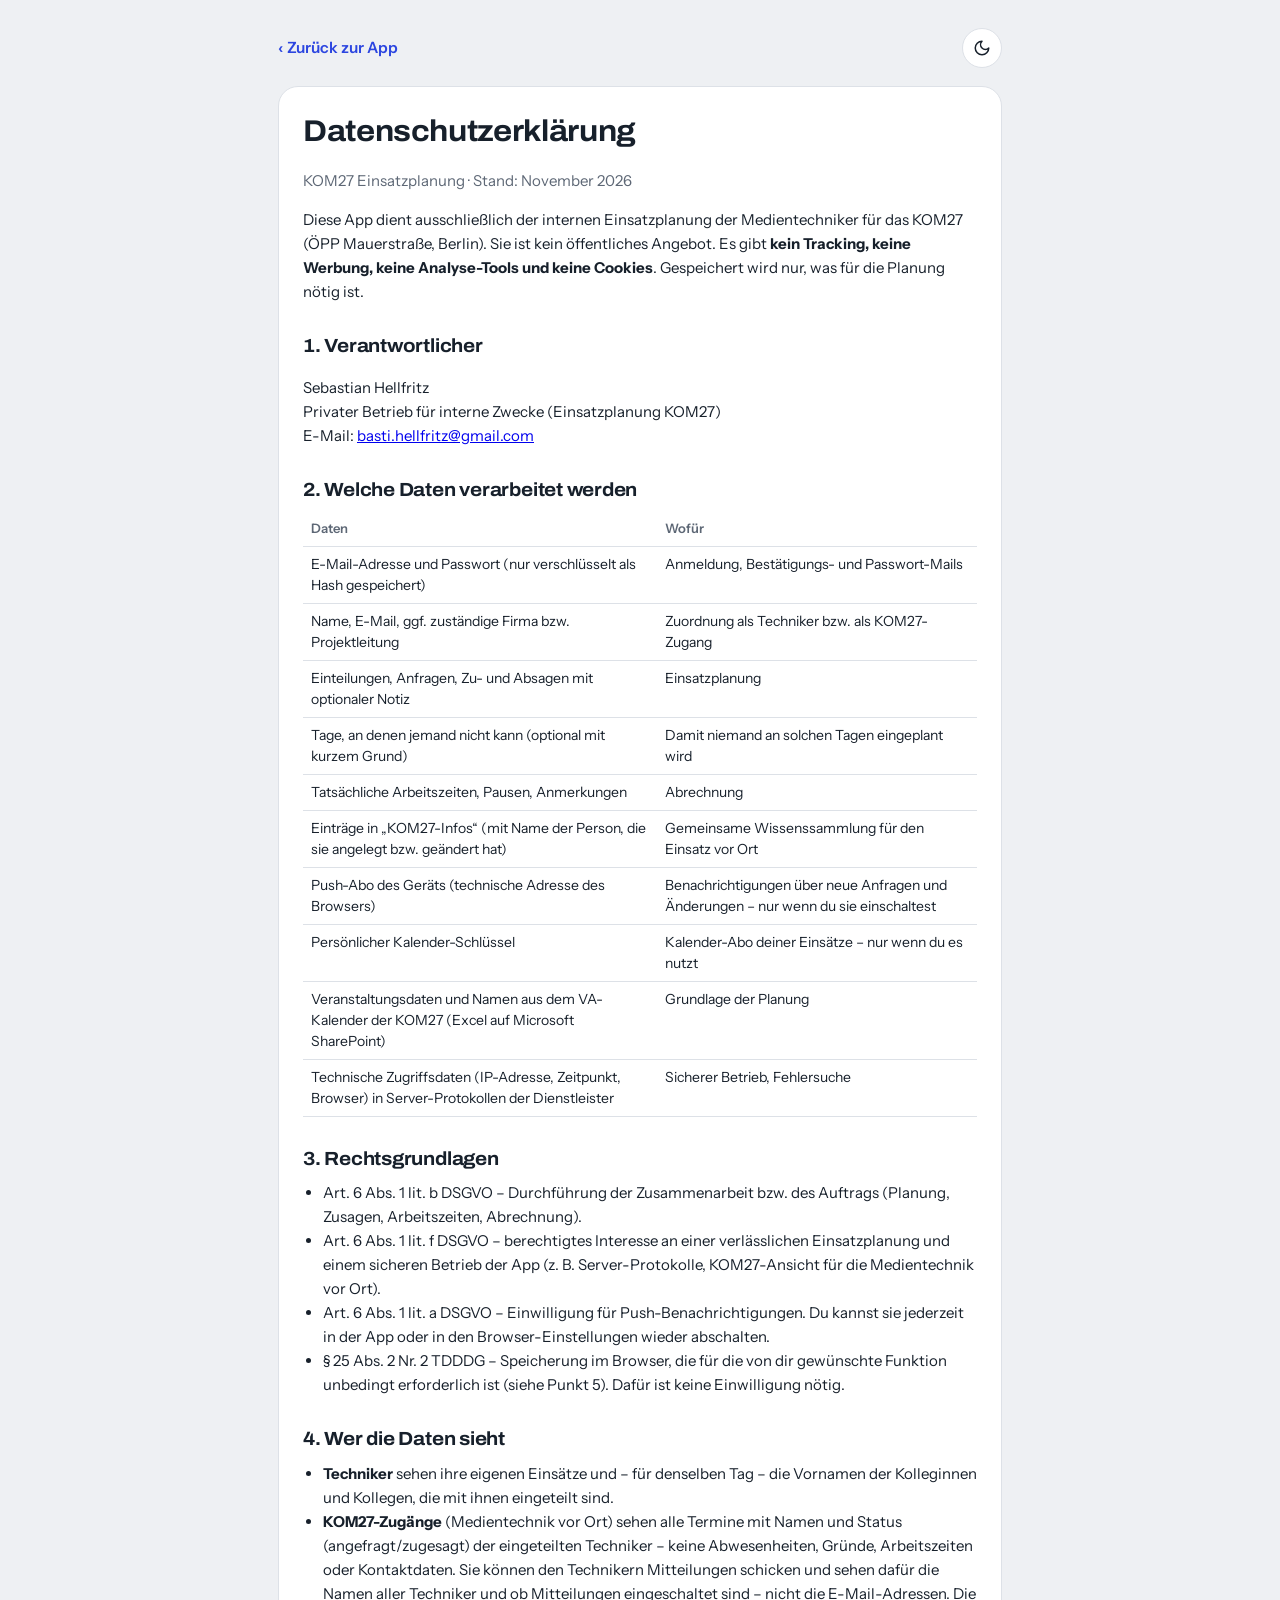
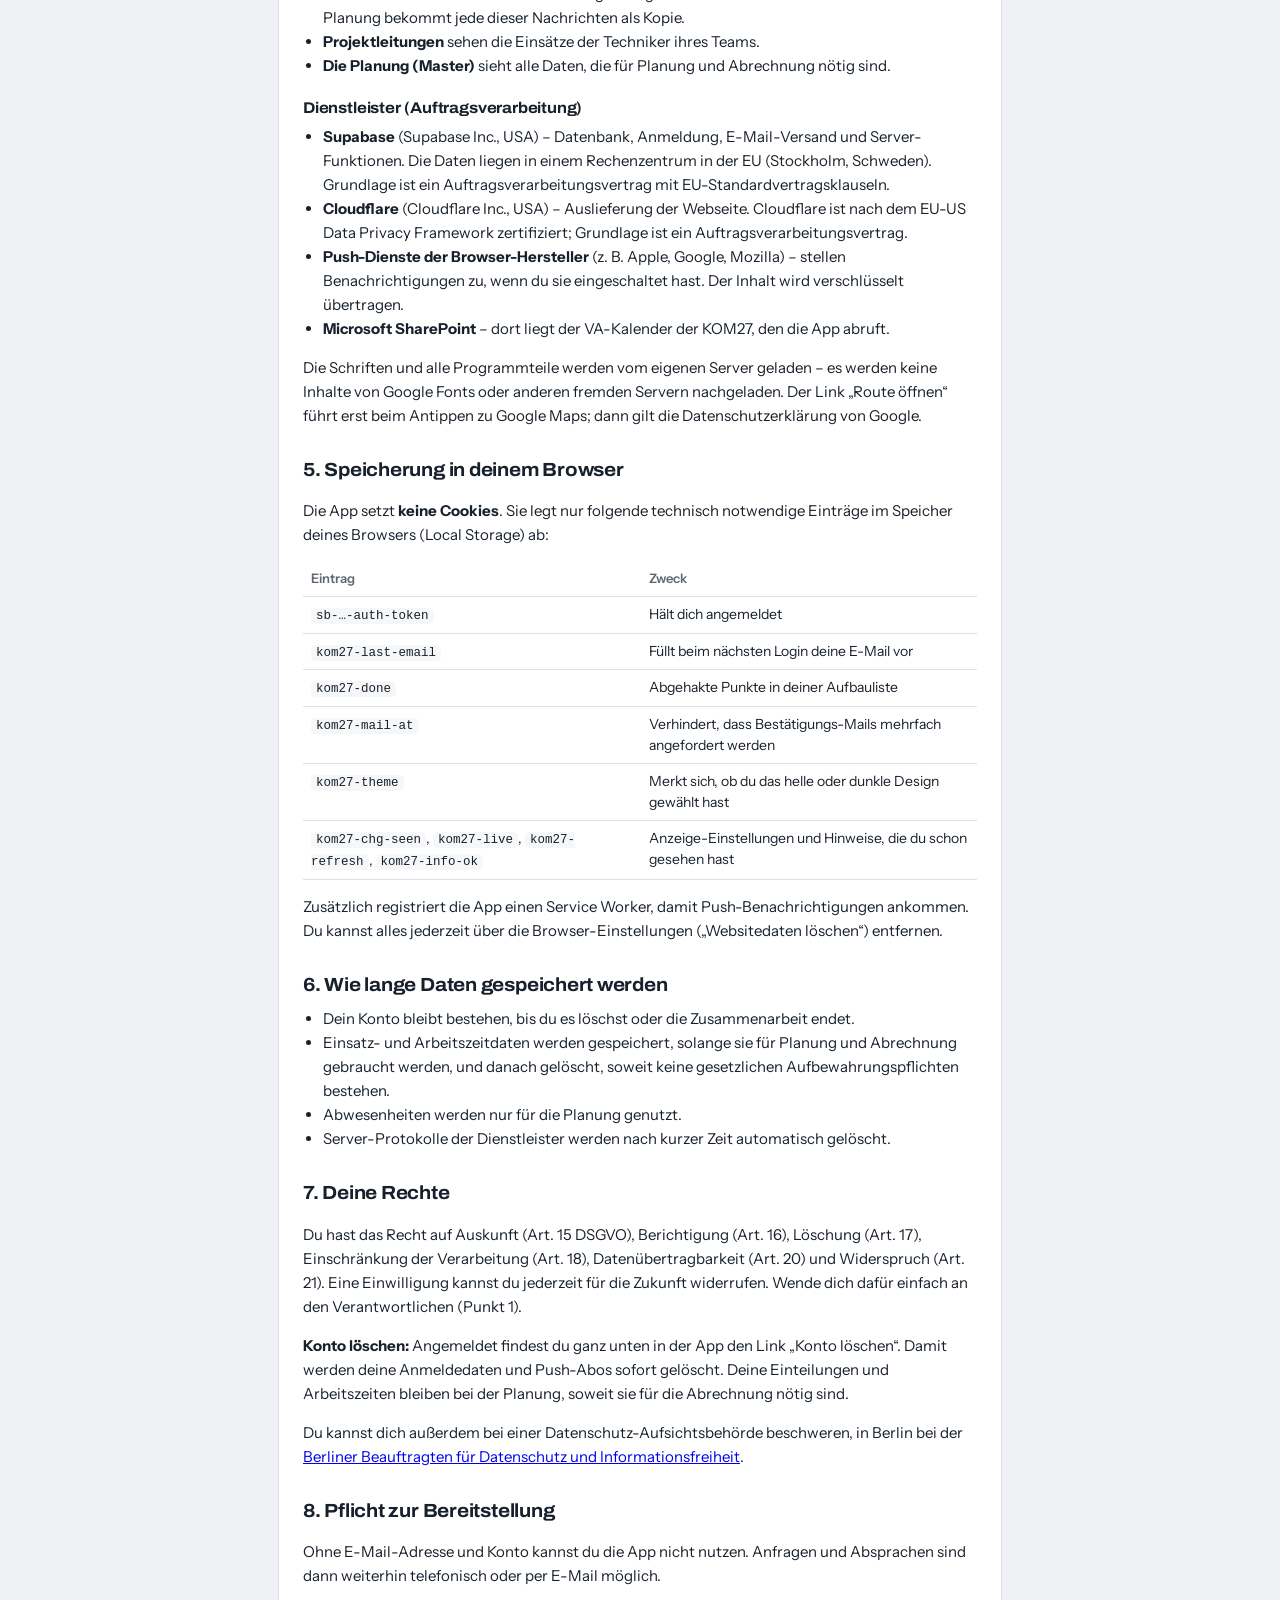
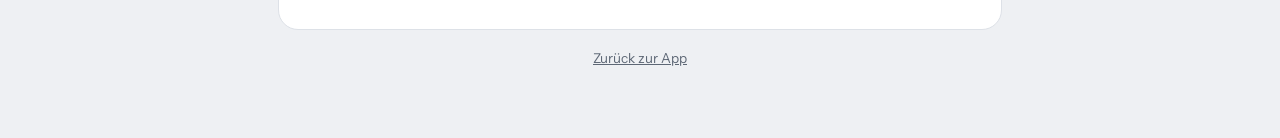
==== commit acbef592: "KOM27 kann Nachrichten an Techniker schicken (Kopie an Master) Co-Authored-By: Claude Opus 5.5 <nore" ====
--- a/datenschutz.html
+++ b/datenschutz.html
@@ -49,7 +49,7 @@
     <h2>4. Wer die Daten sieht</h2>
     <ul>
       <li><b>Techniker</b> sehen ihre eigenen Einsätze und – für denselben Tag – die Vornamen der Kolleginnen und Kollegen, die mit ihnen eingeteilt sind.</li>
-      <li><b>KOM27-Zugänge</b> (Medientechnik vor Ort) sehen alle Termine mit Namen und Status (angefragt/zugesagt) der eingeteilten Techniker – keine Abwesenheiten, Gründe, Arbeitszeiten oder Kontaktdaten.</li>
+      <li><b>KOM27-Zugänge</b> (Medientechnik vor Ort) sehen alle Termine mit Namen und Status (angefragt/zugesagt) der eingeteilten Techniker – keine Abwesenheiten, Gründe, Arbeitszeiten oder Kontaktdaten. Sie können den Technikern Mitteilungen schicken und sehen dafür die Namen aller Techniker und ob Mitteilungen eingeschaltet sind – nicht die E-Mail-Adressen. Die Planung bekommt jede dieser Nachrichten als Kopie.</li>
       <li><b>Projektleitungen</b> sehen die Einsätze der Techniker ihres Teams.</li>
       <li><b>Die Planung (Master)</b> sieht alle Daten, die für Planung und Abrechnung nötig sind.</li>
     </ul>
--- a/theme.css
+++ b/theme.css
@@ -741,3 +741,8 @@
   body.is-master .theme-tg .tt-l { display: inline; }
 }
 @media (max-width: 440px) { header.top .clock small { display: none; } .top-inner { gap: 8px; } .theme-tg { width: 38px; height: 38px; } }
+.km-who { margin: 2px 0 10px; }
+.km-sent:empty { display: none; }
+@media (max-width: 480px) { .mine .viewtabs button { font-size: 14px; padding-left: 2px; padding-right: 2px; } .mine .viewtabs button small { display: none; } }
+@media (max-width: 480px) { .mine .viewtabs .vt-l { display: none; } }
+#komMsg .chips { flex-wrap: wrap; overflow: visible; }
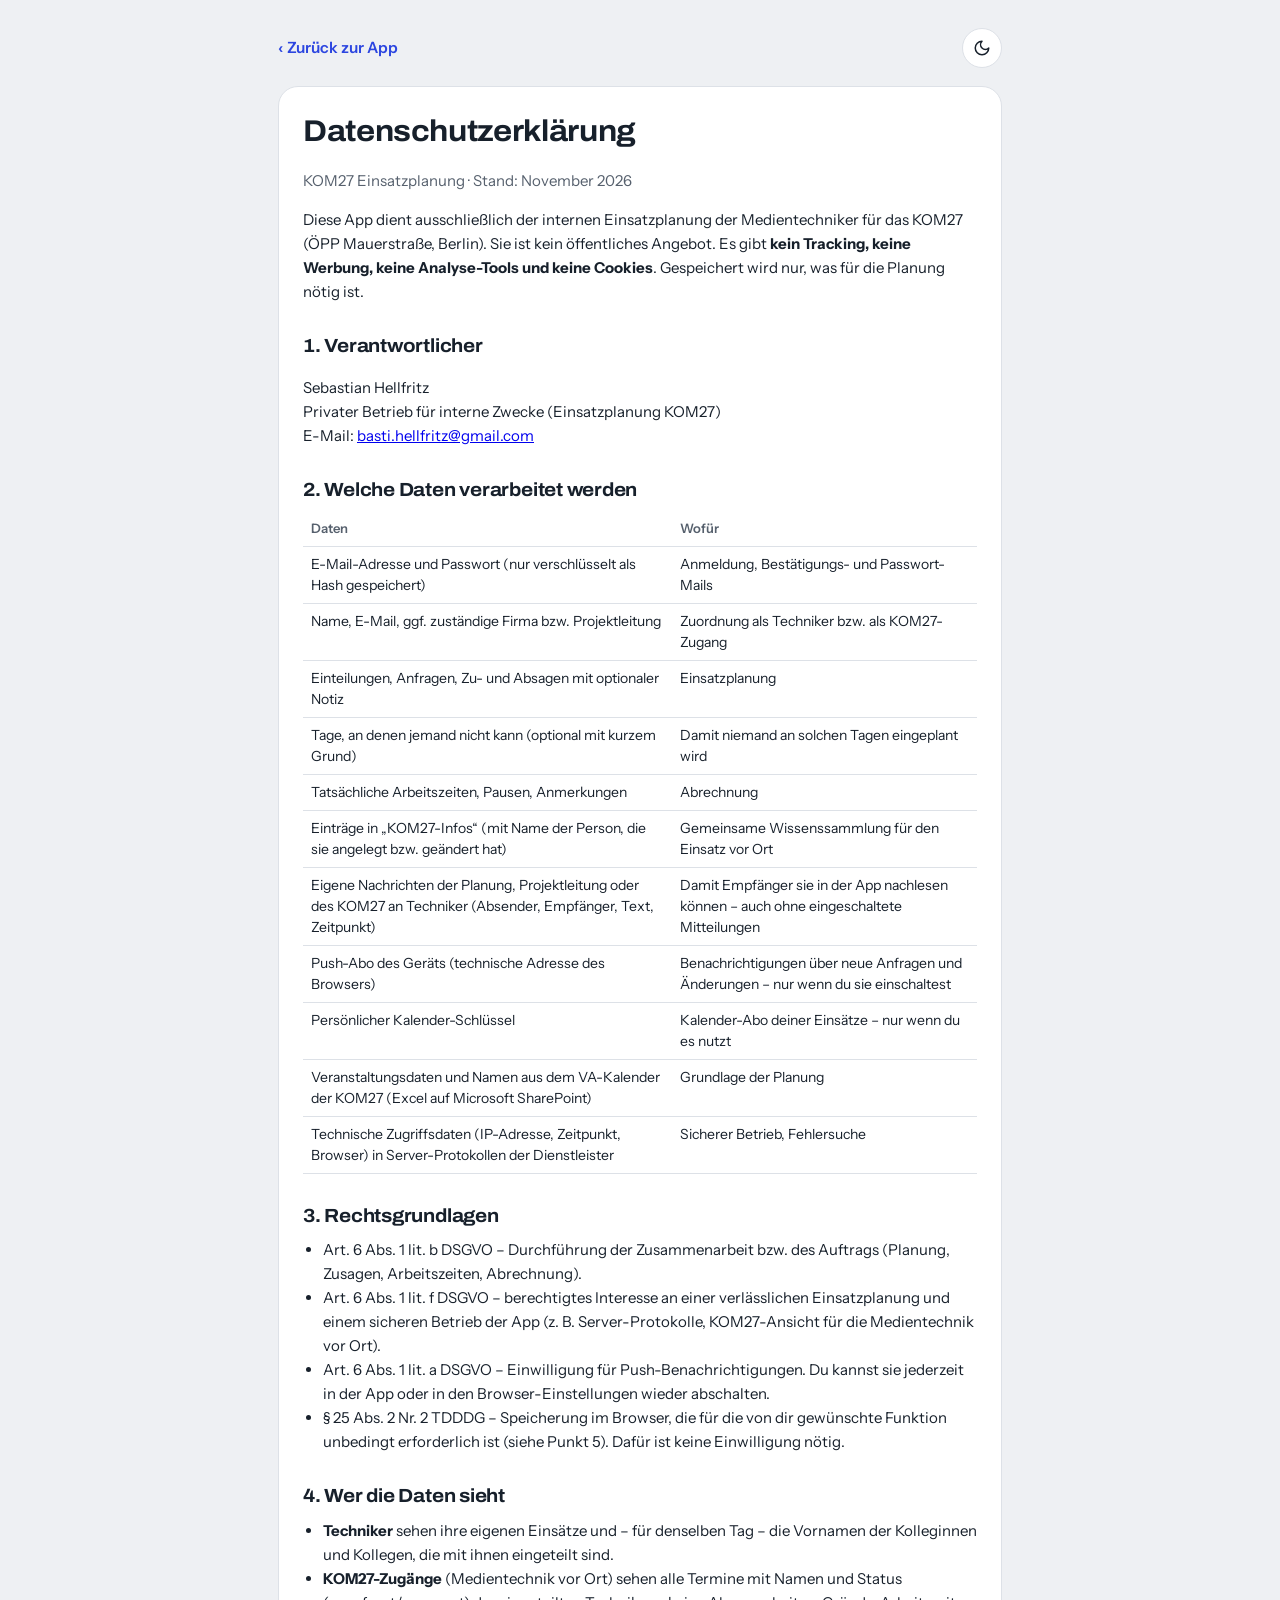
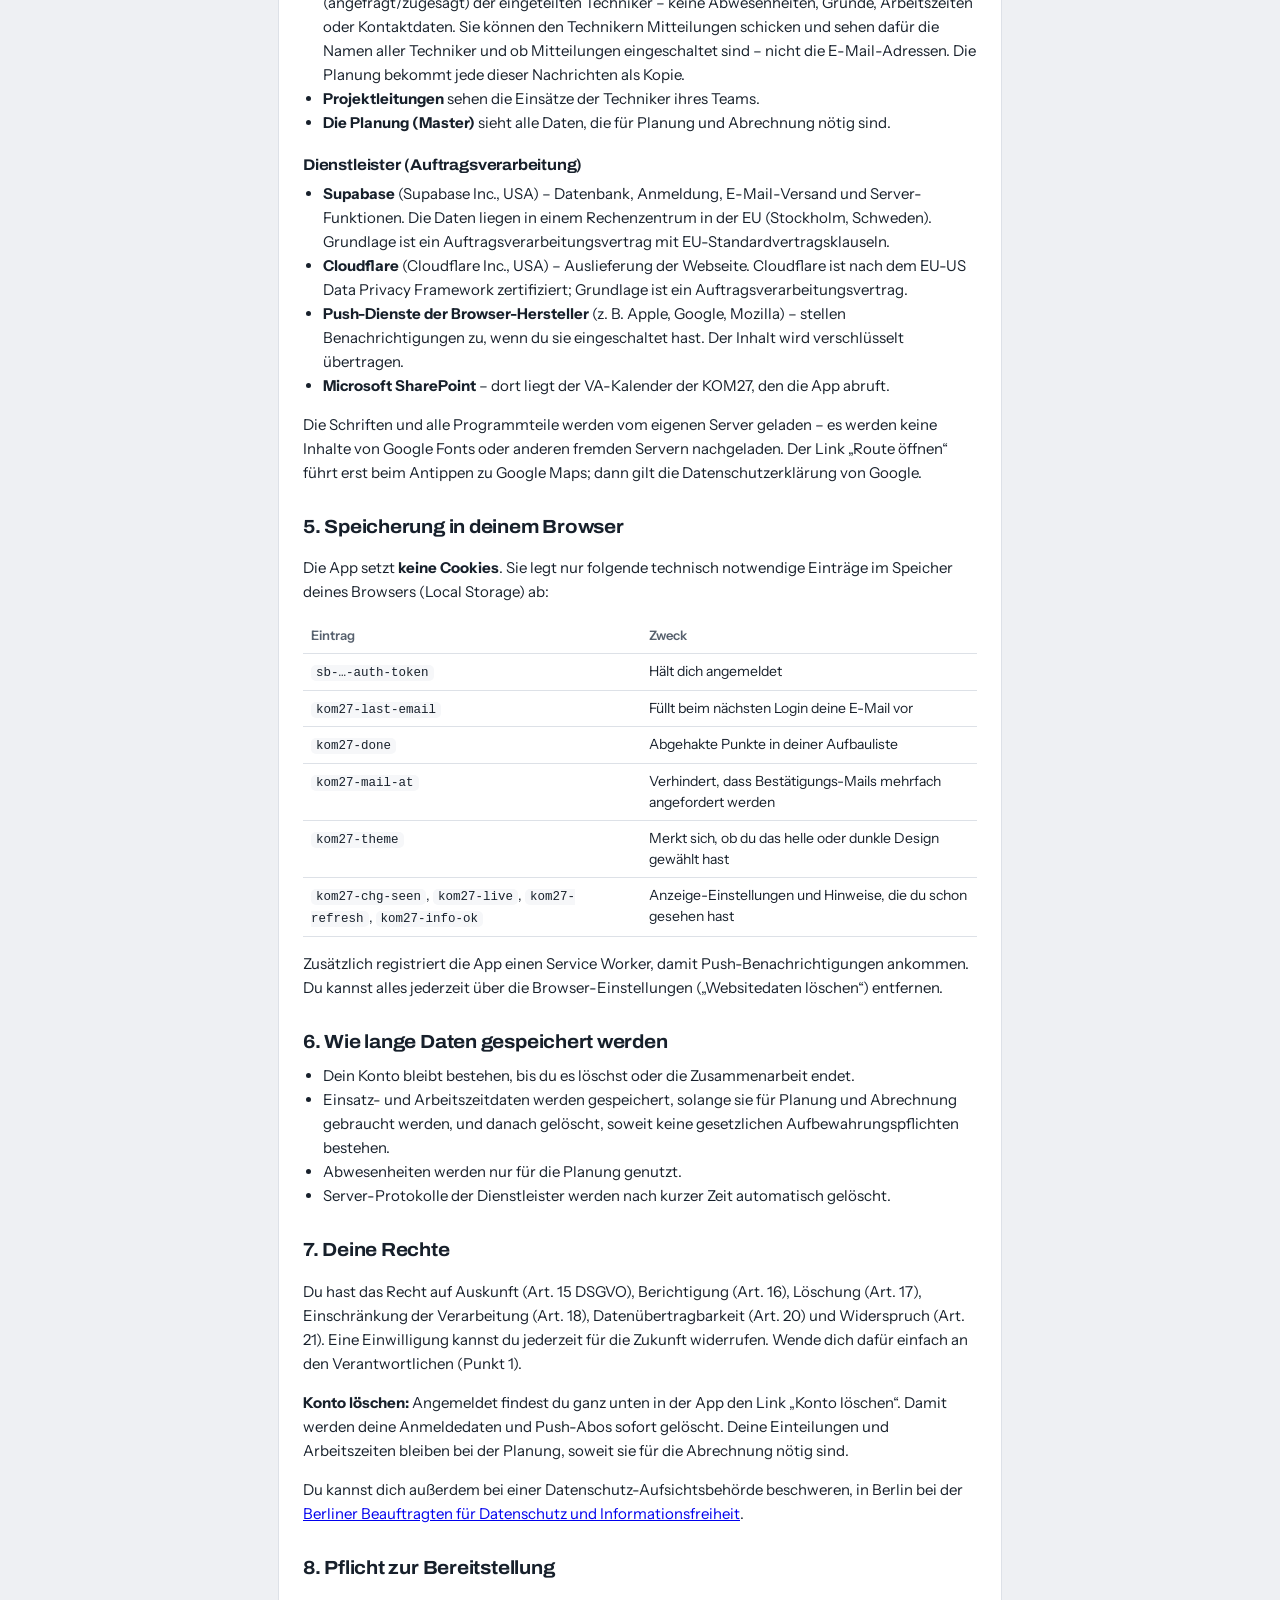
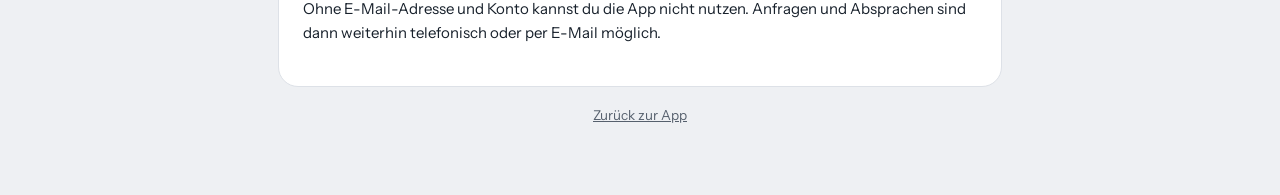
==== commit e9dbcd12: "Datenschutz: gespeicherte Nachrichten ergänzt Co-Authored-By: Claude Opus 5.5 <noreply@anthropic.com" ====
--- a/datenschutz.html
+++ b/datenschutz.html
@@ -32,6 +32,7 @@
       <tr><td>Tage, an denen jemand nicht kann (optional mit kurzem Grund)</td><td>Damit niemand an solchen Tagen eingeplant wird</td></tr>
       <tr><td>Tatsächliche Arbeitszeiten, Pausen, Anmerkungen</td><td>Abrechnung</td></tr>
       <tr><td>Einträge in „KOM27-Infos“ (mit Name der Person, die sie angelegt bzw. geändert hat)</td><td>Gemeinsame Wissenssammlung für den Einsatz vor Ort</td></tr>
+      <tr><td>Eigene Nachrichten der Planung, Projektleitung oder des KOM27 an Techniker (Absender, Empfänger, Text, Zeitpunkt)</td><td>Damit Empfänger sie in der App nachlesen können – auch ohne eingeschaltete Mitteilungen</td></tr>
       <tr><td>Push-Abo des Geräts (technische Adresse des Browsers)</td><td>Benachrichtigungen über neue Anfragen und Änderungen – nur wenn du sie einschaltest</td></tr>
       <tr><td>Persönlicher Kalender-Schlüssel</td><td>Kalender-Abo deiner Einsätze – nur wenn du es nutzt</td></tr>
       <tr><td>Veranstaltungsdaten und Namen aus dem VA-Kalender der KOM27 (Excel auf Microsoft SharePoint)</td><td>Grundlage der Planung</td></tr>
--- a/theme.css
+++ b/theme.css
@@ -746,3 +746,122 @@
 @media (max-width: 480px) { .mine .viewtabs button { font-size: 14px; padding-left: 2px; padding-right: 2px; } .mine .viewtabs button small { display: none; } }
 @media (max-width: 480px) { .mine .viewtabs .vt-l { display: none; } }
 #komMsg .chips { flex-wrap: wrap; overflow: visible; }
+
+/* ---------- Nachricht: Auswahl der Empfänger ---------- */
+.msgbox .chips { flex-wrap: wrap; overflow: visible; }
+.pk-head { display: flex; align-items: center; gap: 8px; margin: 4px 0 8px; }
+.pk-head span { flex: 1; color: var(--muted); font-size: 14px; }
+.pk-head b { color: var(--ink); font-size: 16px; }
+.pk-head .btn { min-height: 36px; }
+.msg-pick.pk-list { display: grid; grid-template-columns: repeat(auto-fill, minmax(220px, 1fr)); gap: 8px; margin: 0 0 12px; }
+.msg-pick.pk-list .pick { position: relative; display: flex; align-items: center; gap: 12px; min-height: 56px; margin: 0; padding: 10px 14px; border: 1.5px solid var(--line); border-radius: 14px; background: var(--panel); white-space: normal; font-size: 16px; cursor: pointer; -webkit-tap-highlight-color: transparent; transition: border-color .12s, background .12s; }
+.msg-pick.pk-list .pick input { position: absolute; opacity: 0; width: 1px; height: 1px; pointer-events: none; }
+.pk-box { flex: none; display: grid; place-items: center; width: 26px; height: 26px; border-radius: 8px; border: 2px solid var(--line-strong); color: transparent; background: var(--panel); }
+.pk-name { display: flex; flex-direction: column; font-weight: 600; line-height: 1.25; min-width: 0; }
+.pk-name small { font-weight: 400; font-size: 13px; color: var(--muted); }
+.msg-pick.pk-list .pick.on { border-color: var(--accent); background: color-mix(in srgb, var(--accent) 12%, var(--panel)); }
+.msg-pick.pk-list .pick.on .pk-box { background: var(--accent); border-color: var(--accent); color: var(--accent-ink); }
+.msg-pick.pk-list .pick.nopush:not(.on) .pk-name { color: var(--muted); }
+.msg-pick.pk-list .pick:has(input:focus-visible) { outline: 2px solid var(--accent); outline-offset: 2px; }
+@media (max-width: 560px) { .msg-pick.pk-list { grid-template-columns: 1fr; } }
+.is-dash .viewtabs:has(> button:nth-child(3)) { max-width: 600px; }
+.viewtabs button { white-space: nowrap; }
+
+/* ---------- KOM27: Feld „Heute ohne PAM-Techniker“ ---------- */
+.nopam-card { margin-top: 0; }
+.nopam-card h2.sec { margin-top: 0; }
+.np-n { display: inline-grid; place-items: center; min-width: 24px; height: 24px; padding: 0 7px; border-radius: 999px; background: var(--panel-2); border: 1px solid var(--line); color: var(--ink); font-size: 13px; font-weight: 700; }
+.np-list { display: grid; gap: 8px; }
+.np-row { display: flex; align-items: center; gap: 10px; width: 100%; min-height: 52px; padding: 10px 14px; border: 1px dashed var(--line-strong); border-radius: 12px; background: var(--panel-2); color: var(--ink); text-align: left; cursor: pointer; font: inherit; }
+.np-row:hover { border-color: var(--accent); }
+.np-row > span:first-child { flex: 1; display: flex; flex-direction: column; min-width: 0; }
+.np-row b { font-size: 16px; }
+.np-row small { color: var(--muted); font-size: 13px; }
+.np-row .jc-more { position: static; color: var(--accent); font-size: 13px; font-weight: 600; white-space: nowrap; }
+.only-m .nopam-card { margin-bottom: 16px; }
+
+/* ---------- KOM27 Wochenraster: Räume mit Veranstaltung und PAM / ohne PAM ---------- */
+.kr-grid tr.kr-rooms td { vertical-align: top; padding-top: 8px; padding-bottom: 8px; }
+.kr-grid tr.kr-rooms td > .kr-room + .kr-room { margin-top: 5px; }
+.kr-room { display: flex; flex-direction: column; align-items: flex-start; width: 100%; padding: 6px 8px; border-radius: 9px; border: 1.5px solid transparent; text-align: left; font: inherit; line-height: 1.25; cursor: pointer; color: var(--ink); }
+.kr-room b { font-size: 12.5px; font-weight: 700; white-space: nowrap; }
+.kr-room small { font-size: 12px; font-weight: 700; margin-top: 3px; padding-top: 3px; border-top: 1px solid color-mix(in srgb, currentColor 25%, transparent); align-self: stretch; }
+.kr-room small.kr-room-va { font-weight: 400; color: var(--muted); font-size: 11px; }
+.kr-room.pam { background: color-mix(in srgb, var(--st-zugesagt) 13%, var(--panel)); border-color: color-mix(in srgb, var(--st-zugesagt) 45%, transparent); }
+.kr-room.pam small:not(.kr-room-va) { color: var(--st-zugesagt); }
+.kr-room.pam-open { background: color-mix(in srgb, var(--st-leer) 10%, var(--panel)); border-color: color-mix(in srgb, var(--st-leer) 45%, transparent); }
+.kr-room.pam-open small:not(.kr-room-va) { color: var(--st-leer); }
+.kr-room.nopam { background: var(--panel); border: 1.5px dashed var(--line-strong); }
+.kr-room.nopam small:not(.kr-room-va) { color: var(--muted); }
+.kr-room:hover { border-color: var(--accent); }
+.lg.pamroom { background: color-mix(in srgb, var(--st-zugesagt) 13%, var(--panel)); border: 1.5px solid color-mix(in srgb, var(--st-zugesagt) 45%, transparent); }
+@media (max-width: 700px) { .kr-room { padding: 5px 6px; } .kr-room b { font-size: 12px; } .kr-room small { font-size: 11px; } }
+@media (max-width: 700px) { .kr-room b { white-space: normal; font-size: 11.5px; } }
+
+/* KOM27 „Nächste 7 Tage“: wer kommt, Räume je Veranstaltung */
+.kn-row .kn-who { display: flex; flex-wrap: wrap; gap: 5px; margin-bottom: 2px; }
+.kn-who .kw-n { font-style: normal; font-weight: 700; font-size: 13.5px; padding: 2px 9px; border-radius: 999px; white-space: nowrap; }
+.kn-who .kw-n.zugesagt { background: color-mix(in srgb, var(--st-zugesagt) 15%, var(--panel)); color: var(--st-zugesagt); }
+.kn-who .kw-n.angefragt { background: color-mix(in srgb, var(--st-angefragt) 14%, var(--panel)); color: var(--st-angefragt); }
+.kn-who .kw-n.offen { background: color-mix(in srgb, var(--st-leer) 14%, var(--panel)); color: var(--st-leer); }
+.kn-who .kw-n.nopam { background: var(--panel-2); color: var(--muted); font-weight: 600; }
+.kn-row small em { font-style: normal; font-weight: 600; }
+
+/* ---------- Handy: kein Seitwärts-Schieben, größere Tippflächen ---------- */
+@media (max-width: 700px) {
+  .toolbar .tb-actions { margin: 0 -12px; padding: 2px 12px 4px; }
+  .btn, .btn.small { min-height: 42px; }
+  .seg button, .chip { min-height: 40px; }
+  select { min-height: 42px; }
+  .ov-row { min-height: 40px; }
+  button.pill[data-stm] { min-height: 34px; padding-left: 12px; padding-right: 12px; }
+  .va-id .rm, .slot .rm-slot { min-width: 34px; min-height: 34px; display: inline-grid; place-items: center; }
+  .monthnav .btn, [data-tlw], [data-kw] { min-width: 42px; }
+  input[type=checkbox] { width: 20px; height: 20px; }
+  .legal-links a, .legal-links .linkbtn { display: inline-block; padding: 10px 6px; }
+  .need[data-jump] { min-height: 30px; min-width: 36px; }
+}
+
+/* ---------- Nachrichten zum Nachlesen ---------- */
+.mi-list { display: grid; gap: 10px; }
+.mi { position: relative; padding: 12px 14px; border: 1px solid var(--line); border-radius: 14px; background: var(--panel); }
+.mi.new { border-color: var(--accent); box-shadow: inset 3px 0 0 var(--accent); }
+.mi-h { display: flex; justify-content: space-between; gap: 10px; align-items: baseline; }
+.mi-h b { font-size: 14.5px; }
+.mi-h small { color: var(--muted); font-size: 12.5px; white-space: nowrap; }
+.mi.mi-kom .mi-h b { color: var(--st-zugesagt); }
+.mi-t { font-weight: 700; margin-top: 4px; }
+.mi p { margin: 4px 0 0; white-space: pre-wrap; overflow-wrap: anywhere; line-height: 1.45; }
+.mi-to { display: block; margin-top: 6px; color: var(--muted); font-size: 12.5px; }
+.mi-del { margin-top: 4px; font-size: 13px; color: var(--st-abgesagt); padding: 6px 0; }
+.mi-hist { margin-top: 14px; border-top: 1px solid var(--line); padding-top: 10px; }
+.mi-hist summary { cursor: pointer; font-weight: 600; padding: 6px 0; }
+.mi-hist summary small { display: inline-grid; place-items: center; min-width: 22px; height: 22px; padding: 0 6px; border-radius: 999px; background: var(--panel-2); font-size: 12px; margin: 0 4px; }
+.mi-hist .mi-list { margin-top: 8px; }
+.mi-sent, .mi-inbox { margin-top: 16px; }
+.mi-inbox h2.sec, .mi-sent h2.sec { margin-top: 0; }
+.vt-badge { display: inline-grid; place-items: center; min-width: 20px; height: 20px; padding: 0 6px; border-radius: 999px; background: var(--st-abgesagt); color: #fff; font-size: 12px; font-weight: 700; margin-left: 2px; }
+.msg-banner { display: flex; align-items: center; gap: 12px; width: 100%; margin: 0 0 14px; padding: 12px 14px; border: 1.5px solid var(--accent); border-radius: 16px; background: color-mix(in srgb, var(--accent) 9%, var(--panel)); color: var(--ink); font: inherit; text-align: left; cursor: pointer; }
+.msg-banner .mb-i { font-size: 22px; }
+.msg-banner > span:nth-child(2) { flex: 1; display: flex; flex-direction: column; min-width: 0; }
+.msg-banner small { color: var(--muted); font-size: 13px; overflow: hidden; text-overflow: ellipsis; white-space: nowrap; }
+.msg-banner .mb-go { color: var(--accent-text, var(--accent)); font-weight: 700; white-space: nowrap; }
+
+/* ---------- Lesbarkeit: kräftigere Statusfarben (Kontrast ≥ 4,5 : 1) ---------- */
+:root[data-theme="light"], :root:not([data-theme]) {
+  --st-geplant: #5f6977; --st-angefragt: #2160d9; --st-zugesagt: #0a7745; --st-abgesagt: #c42f22; --st-leer: #9a5600;
+  --muted: #56606d;
+}
+:root[data-theme="dark"] { --accent: #8096ff; }
+/* auf gefüllten Statusflächen im dunklen Design dunkle Schrift */
+:root[data-theme="dark"] .big.yes, :root[data-theme="dark"] .kr-chip.st-zugesagt, :root[data-theme="dark"] .kr-chip.st-angefragt,
+:root[data-theme="dark"] .sec-n, :root[data-theme="dark"] .big.no.solid, :root[data-theme="dark"] .btn.danger-solid,
+:root[data-theme="dark"] .need.miss, :root[data-theme="dark"] .gcell, :root[data-theme="dark"] .vt-badge { color: #0f151c; }
+:root[data-theme="light"] .live.on, :root:not([data-theme]) .live.on { color: var(--st-zugesagt); }
+/* Tablet: Kopfzeile des Masters passt in eine Zeile (Abmelden als Symbol, Uhr ohne Datum) */
+@media (min-width: 701px) and (max-width: 1099px) {
+  body.is-master .lo-t { display: none; }
+  body.is-master .lo-i { display: inline; line-height: 1; }
+  body.is-master header.top .clock small { display: none; }
+  body.is-master #logout { padding: 0; width: 40px; height: 40px; display: inline-grid; place-items: center; }
+}
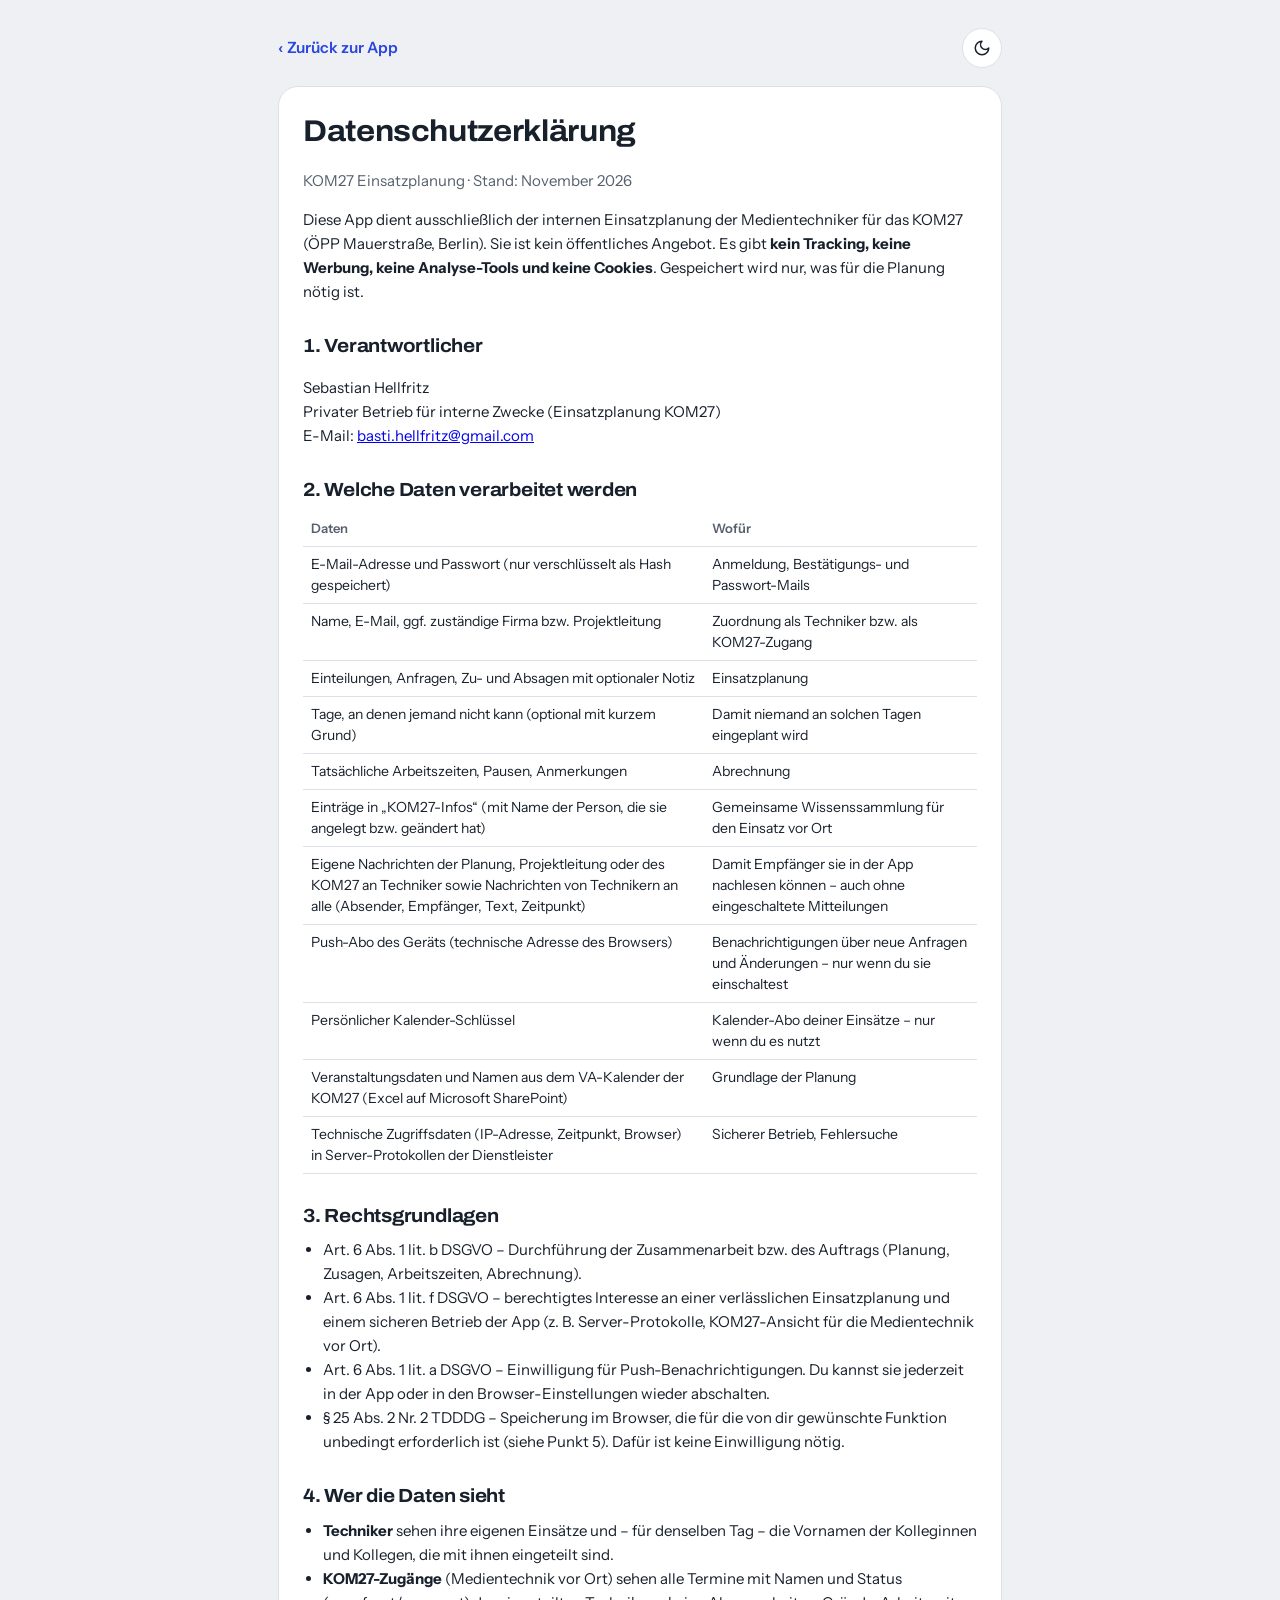
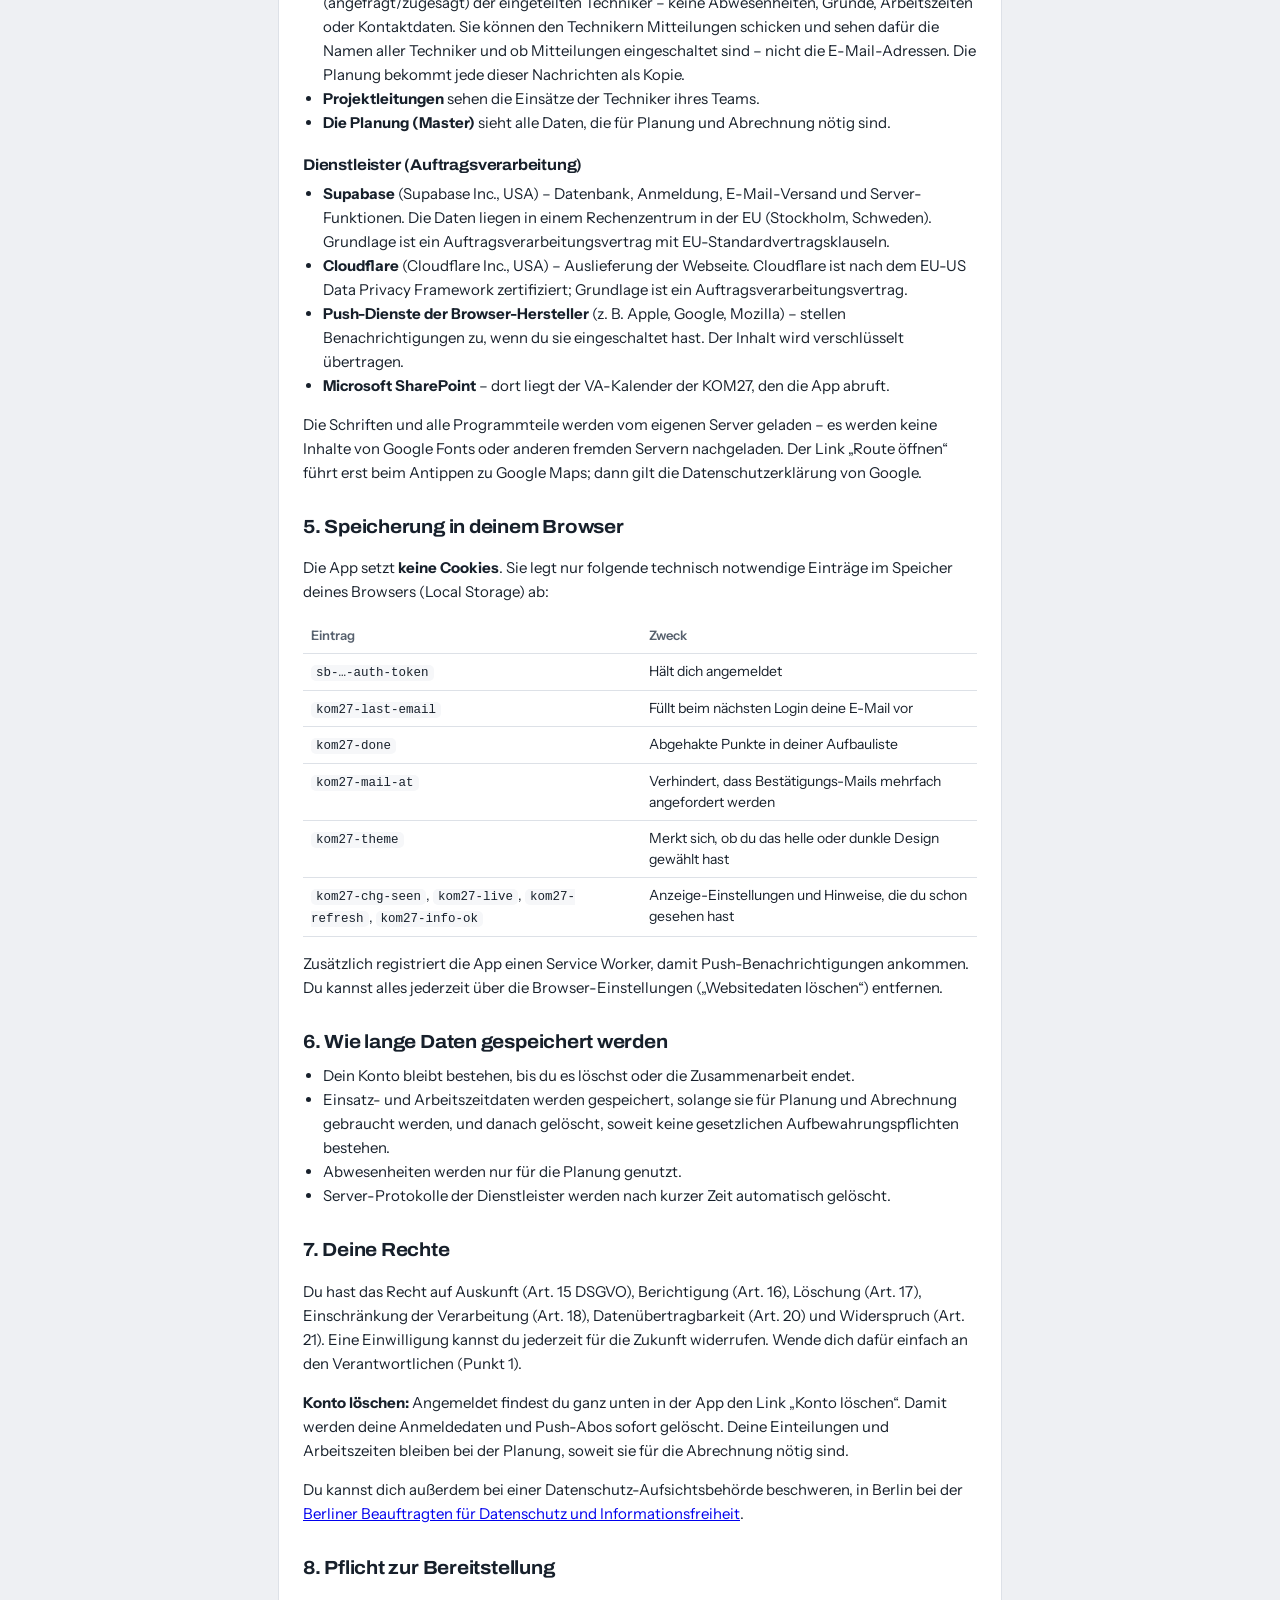
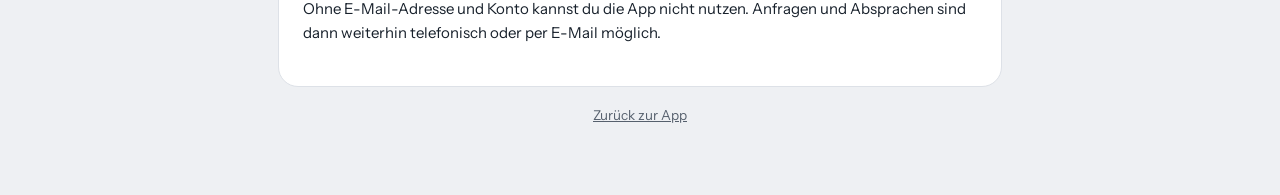
==== commit 81474465: "Datenschutz: Nachrichten an alle ergänzt Co-Authored-By: Claude Opus 5.5 <noreply@anthropic.com> Cla" ====
--- a/datenschutz.html
+++ b/datenschutz.html
@@ -32,7 +32,7 @@
       <tr><td>Tage, an denen jemand nicht kann (optional mit kurzem Grund)</td><td>Damit niemand an solchen Tagen eingeplant wird</td></tr>
       <tr><td>Tatsächliche Arbeitszeiten, Pausen, Anmerkungen</td><td>Abrechnung</td></tr>
       <tr><td>Einträge in „KOM27-Infos“ (mit Name der Person, die sie angelegt bzw. geändert hat)</td><td>Gemeinsame Wissenssammlung für den Einsatz vor Ort</td></tr>
-      <tr><td>Eigene Nachrichten der Planung, Projektleitung oder des KOM27 an Techniker (Absender, Empfänger, Text, Zeitpunkt)</td><td>Damit Empfänger sie in der App nachlesen können – auch ohne eingeschaltete Mitteilungen</td></tr>
+      <tr><td>Eigene Nachrichten der Planung, Projektleitung oder des KOM27 an Techniker sowie Nachrichten von Technikern an alle (Absender, Empfänger, Text, Zeitpunkt)</td><td>Damit Empfänger sie in der App nachlesen können – auch ohne eingeschaltete Mitteilungen</td></tr>
       <tr><td>Push-Abo des Geräts (technische Adresse des Browsers)</td><td>Benachrichtigungen über neue Anfragen und Änderungen – nur wenn du sie einschaltest</td></tr>
       <tr><td>Persönlicher Kalender-Schlüssel</td><td>Kalender-Abo deiner Einsätze – nur wenn du es nutzt</td></tr>
       <tr><td>Veranstaltungsdaten und Namen aus dem VA-Kalender der KOM27 (Excel auf Microsoft SharePoint)</td><td>Grundlage der Planung</td></tr>
--- a/theme.css
+++ b/theme.css
@@ -601,7 +601,7 @@
 /* KOM27: Umschalter Woche/Liste immer an derselben Stelle; Zeitleiste auch auf dem Handy */
 .kr.kl { padding-bottom: 12px; margin-bottom: 14px; } .kr.kl .kr-nav { padding-bottom: 0; } .kr.kl .pastsw { margin: 0; }
 @media (max-width: 900px) {
-  .kr-nav .kv-seg { order: -1; flex: 1 0 100%; display: grid; grid-template-columns: 1fr 1fr; margin: 0 0 6px; }
+  .kr-nav .kv-seg { order: -1; flex: 1 0 100%; display: grid; grid-template-columns: repeat(3, 1fr); margin: 0 0 6px; }
   .kr-nav .kv-seg button { padding: 9px 10px; }
   /* Zeitleiste (Raster) wieder anzeigen, Tagesliste aus */
   .kr .kr-scroll { display: block; } .kr .kr-lgd { display: flex; } .kw-days { display: none !important; }
@@ -865,3 +865,114 @@
   body.is-master header.top .clock small { display: none; }
   body.is-master #logout { padding: 0; width: 40px; height: 40px; display: inline-grid; place-items: center; }
 }
+
+/* ---------- Hausplan (KOM27) – angelehnt an das Raum-Panel im Haus ---------- */
+.hp { --hp-pam: #2f9e63; --hp-open: #e08a1e; --hp-no: #4a74d8; --hp-bg: #e7e9ec; --hp-card: #fbfbfc; --hp-ink: #1d232b; --hp-head: #2f5f9e; }
+:root[data-theme="dark"] .hp { --hp-pam: #46c07e; --hp-open: #f0a33a; --hp-no: #7f9dff; --hp-bg: #131a22; --hp-card: #1f2833; --hp-ink: #e8edf3; --hp-head: #27497a; }
+.hp .kr-range { color: var(--muted); font-size: 14px; }
+.hp-panel { border-radius: 18px; overflow: hidden; background: var(--hp-bg); box-shadow: 0 10px 30px -18px rgba(0, 0, 0, .45); }
+.hp-head { background: var(--hp-head); color: #fff; padding: 18px 24px 16px; display: flex; flex-direction: column; }
+.hp-head b { font-size: 30px; font-weight: 500; letter-spacing: .005em; font-family: var(--f-ui); }
+.hp-head span { font-size: 15px; opacity: .8; }
+.hp-body { padding: 16px; display: grid; gap: 16px; }
+/* Kacheln wie auf dem Panel: weiß, Schatten, Symbol über dem Namen, Punkt oben rechts */
+.hp-t { position: relative; display: flex; flex-direction: column; align-items: center; justify-content: center; gap: 2px; min-height: 104px; padding: 12px 10px 10px; border: 0; border-radius: 12px; background: var(--hp-card); color: var(--hp-ink); font: inherit; text-align: center; box-shadow: 0 3px 10px -3px rgba(0, 0, 0, .22), 0 0 0 1px rgba(0, 0, 0, .04); cursor: pointer; min-width: 0; }
+.hp-t .hp-ic { width: 42px; height: 30px; color: var(--hp-ink); opacity: .85; }
+.hp-n { font-size: 19px; font-weight: 500; font-family: var(--f-ui); }
+.hp-who { font-weight: 700; font-size: 14px; line-height: 1.2; }
+.hp-t small { font-size: 12.5px; color: var(--muted); }
+.hp-free { opacity: .8; }
+.hp-dot { position: absolute; top: 9px; right: 10px; width: 14px; height: 14px; border-radius: 50%; background: color-mix(in srgb, var(--muted) 35%, transparent); }
+.hp-t.pam { box-shadow: 0 3px 10px -3px rgba(0, 0, 0, .22), inset 0 0 0 2px var(--hp-pam); background: color-mix(in srgb, var(--hp-pam) 12%, var(--hp-card)); }
+.hp-t.pam .hp-dot { background: var(--hp-pam); } .hp-t.pam .hp-who { color: var(--hp-pam); }
+.hp-t.pam-open { box-shadow: 0 3px 10px -3px rgba(0, 0, 0, .22), inset 0 0 0 2px var(--hp-open); background: color-mix(in srgb, var(--hp-open) 12%, var(--hp-card)); }
+.hp-t.pam-open .hp-dot { background: var(--hp-open); } .hp-t.pam-open .hp-who { color: color-mix(in srgb, var(--hp-open) 75%, var(--hp-ink)); }
+.hp-t.nopam { box-shadow: 0 3px 10px -3px rgba(0, 0, 0, .22), inset 0 0 0 2px var(--hp-no); background: color-mix(in srgb, var(--hp-no) 12%, var(--hp-card)); }
+.hp-t.nopam .hp-dot { background: var(--hp-no); } .hp-t.nopam .hp-who { color: var(--hp-no); }
+.hp-t.free { cursor: default; }
+.hp-t:not(.free):hover { transform: translateY(-1px); }
+.hp-live, .hp-soon { position: absolute; top: 8px; left: 9px; font-style: normal; font-size: 11px; font-weight: 800; padding: 1px 7px; border-radius: 999px; }
+.hp-live { background: #d92f3c; color: #fff; animation: hpPulse 1.6s ease-in-out infinite; }
+.hp-soon { background: var(--hp-bg); color: var(--hp-ink); }
+@keyframes hpPulse { 50% { opacity: .55; } }
+/* Seminarräume: eine gemeinsame Leiste */
+.hp-sem { display: grid; grid-template-columns: repeat(3, minmax(0, 1fr)); gap: 8px; padding: 8px; border-radius: 14px; background: color-mix(in srgb, var(--hp-card) 70%, transparent); }
+.hp-sem .hp-t { box-shadow: none; background: transparent; }
+.hp-sem .hp-t.pam, .hp-sem .hp-t.pam-open, .hp-sem .hp-t.nopam { box-shadow: inset 0 0 0 2px var(--hp-pam); }
+.hp-sem .hp-t.pam-open { box-shadow: inset 0 0 0 2px var(--hp-open); } .hp-sem .hp-t.nopam { box-shadow: inset 0 0 0 2px var(--hp-no); }
+.hp-sem .hp-t.pam { background: color-mix(in srgb, var(--hp-pam) 12%, transparent); } .hp-sem .hp-t.pam-open { background: color-mix(in srgb, var(--hp-open) 12%, transparent); } .hp-sem .hp-t.nopam { background: color-mix(in srgb, var(--hp-no) 12%, transparent); }
+.hp-oth { grid-template-columns: repeat(auto-fill, minmax(150px, 1fr)); }
+/* Mitte: Grundriss, links/rechts die Säle */
+.hp-mid { display: grid; grid-template-columns: minmax(0, 1fr) minmax(130px, .95fr) minmax(0, 1fr); grid-template-areas: "s4 plan s1" "sum plan fo" "s3 plan s2"; gap: 18px 14px; align-items: center; padding: 0 4%; }
+.hp-t.s4 { grid-area: s4; } .hp-t.s1 { grid-area: s1; } .hp-t.fo { grid-area: fo; } .hp-t.s3 { grid-area: s3; } .hp-t.s2 { grid-area: s2; }
+.hp-plan { grid-area: plan; align-self: stretch; display: grid; grid-template-columns: 1fr 1fr; grid-template-rows: 1.15fr .8fr 1.15fr; min-height: 380px; padding: 0; background:
+  repeating-linear-gradient(90deg, rgba(0, 0, 0, .05) 0 1px, transparent 1px 11px), color-mix(in srgb, var(--hp-card) 55%, transparent); border-radius: 4px; }
+.hp-lobby { grid-column: 1 / -1; margin: 6px 0; border: 2px dashed color-mix(in srgb, var(--muted) 45%, transparent); border-radius: 6px; }
+.hp-lobby.used { background: color-mix(in srgb, var(--hp-no) 25%, transparent); }
+.hp-b { border: 0; margin: 0; padding: 0; cursor: pointer; transition: filter .15s; }
+.hp-b.free { background: color-mix(in srgb, var(--muted) 14%, transparent); cursor: default; }
+.hp-b.pam { background: color-mix(in srgb, var(--hp-pam) 70%, transparent); }
+.hp-b.pam-open { background: color-mix(in srgb, var(--hp-open) 65%, transparent); }
+.hp-b.nopam { background: color-mix(in srgb, var(--hp-no) 55%, transparent); }
+.hp-b.b4 { border-right: 3px solid var(--hp-bg); } .hp-b.b3 { border-right: 3px solid var(--hp-bg); }
+.hp-b.hp-on { animation: hpGlow 2s ease-in-out infinite; }
+@keyframes hpGlow { 50% { filter: brightness(1.15) saturate(1.2); } }
+.hp-sum { grid-area: sum; display: flex; justify-content: space-around; gap: 6px; padding: 14px 8px; border-radius: 12px; background: var(--hp-card); box-shadow: 0 3px 10px -3px rgba(0, 0, 0, .22); color: var(--hp-ink); }
+.hp-sum span { display: flex; flex-direction: column; align-items: center; font-size: 12.5px; color: var(--muted); }
+.hp-sum b { font-size: 24px; color: var(--hp-ink); font-family: var(--f-num); }
+/* Fußleiste wie „Zentral Funktionen“ */
+.hp-foot { display: flex; flex-wrap: wrap; align-items: center; justify-content: space-around; gap: 10px 16px; padding: 12px 14px; border-radius: 12px; background: color-mix(in srgb, var(--hp-card) 80%, transparent); color: var(--hp-ink); font-size: 14px; }
+.hp-foot small { flex-basis: 100%; text-align: center; color: var(--muted); font-size: 13px; margin-bottom: -4px; }
+.hp-foot span { display: inline-flex; align-items: center; gap: 7px; }
+.hp-k { width: 14px; height: 14px; border-radius: 50%; display: inline-block; }
+.hp-k.pam { background: var(--hp-pam); } .hp-k.pam-open { background: var(--hp-open); } .hp-k.nopam { background: var(--hp-no); } .hp-k.free { background: color-mix(in srgb, var(--muted) 35%, transparent); }
+/* Tagesablauf */
+.hp-gantt { margin-top: 18px; }
+.hp-gantt h3 { margin: 0 0 8px; font-size: 16px; }
+.hg-ticks { position: relative; height: 18px; margin-left: 96px; }
+.hg-ticks i { position: absolute; transform: translateX(-50%); font-style: normal; font-size: 12px; color: var(--muted); }
+.hg-row { display: flex; align-items: center; gap: 8px; margin: 6px 0; }
+.hg-l { width: 88px; flex: none; font-weight: 600; font-size: 14px; }
+.hg-bar { position: relative; flex: 1; height: 34px; border-radius: 8px; background: var(--panel-2); }
+.hg-bar.two { height: 52px; }
+.hg-e { position: absolute; top: 3px; bottom: 3px; border: 0; border-radius: 6px; padding: 0; overflow: hidden; cursor: pointer; font: inherit; color: var(--ink); }
+.hg-bar.two .hg-e.ln0 { top: 3px; bottom: auto; height: 21px; } .hg-bar.two .hg-e.ln1 { top: auto; bottom: 3px; height: 21px; }
+.hg-e.pam { background: color-mix(in srgb, var(--hp-pam) 25%, var(--panel)); } .hg-e.pam-open { background: color-mix(in srgb, var(--hp-open) 25%, var(--panel)); } .hg-e.nopam { background: color-mix(in srgb, var(--hp-no) 25%, var(--panel)); }
+.hg-va { position: absolute; top: 0; bottom: 0; }
+.hg-e.pam .hg-va { background: color-mix(in srgb, var(--hp-pam) 60%, var(--panel)); } .hg-e.pam-open .hg-va { background: color-mix(in srgb, var(--hp-open) 55%, var(--panel)); } .hg-e.nopam .hg-va { background: color-mix(in srgb, var(--hp-no) 55%, var(--panel)); }
+.hg-e span { position: relative; display: block; padding: 0 8px; font-size: 12.5px; font-weight: 700; line-height: 28px; white-space: nowrap; overflow: hidden; text-overflow: ellipsis; }
+.hg-bar.two .hg-e span { line-height: 21px; font-size: 12px; }
+.hg-now { position: absolute; top: -3px; bottom: -3px; width: 2px; background: #d92f3c; }
+.hg-lgd { display: flex; flex-wrap: wrap; gap: 14px; margin: 8px 0 0 96px; font-size: 12.5px; color: var(--muted); }
+.hg-lgd span { display: inline-flex; align-items: center; gap: 6px; }
+.hg-k { display: inline-block; width: 18px; height: 10px; border-radius: 3px; }
+.hg-k.book { background: color-mix(in srgb, var(--hp-pam) 25%, var(--panel)); border: 1px solid var(--line-strong); } .hg-k.va { background: color-mix(in srgb, var(--hp-pam) 60%, var(--panel)); } .hg-k.now { width: 2px; height: 14px; background: #d92f3c; }
+@media (max-width: 700px) {
+  .hp-head { padding: 14px 16px 12px; } .hp-head b { font-size: 24px; }
+  .hp-body { padding: 10px; gap: 12px; }
+  .hp-sem { gap: 4px; padding: 4px; }
+  .hp-sem .hp-t { min-height: 92px; padding: 10px 4px 8px; }
+  .hp-sem .hp-n { font-size: 14.5px; } .hp-sem .hp-who { font-size: 12.5px; } .hp-sem .hp-t small { font-size: 11px; }
+  .hp-mid { padding: 0; gap: 10px 8px; grid-template-columns: minmax(0, 1fr) 74px minmax(0, 1fr); }
+  .hp-plan { min-height: 330px; }
+  .hp-t { min-height: 96px; padding: 10px 6px 8px; }
+  .hp-n { font-size: 16px; } .hp-who { font-size: 13px; } .hp-t small { font-size: 11.5px; }
+  .hp-t .hp-ic { width: 34px; height: 24px; }
+  .hp-live { font-size: 0; width: 10px; height: 10px; padding: 0; } .hp-soon { display: none; }
+  .hp-sum { flex-direction: column; padding: 8px; } .hp-sum b { font-size: 19px; }
+  .hp .kv-seg { flex-wrap: nowrap; } .hp .kv-seg button { padding-left: 8px; padding-right: 8px; white-space: nowrap; }
+  .hg-ticks, .hg-lgd { margin-left: 70px; } .hg-l { width: 62px; font-size: 12.5px; }
+}
+.hp .kv-seg { flex-wrap: nowrap; } .hp .kv-seg button { white-space: nowrap; }
+/* Übersicht im Hausplan in den Farben der Legende */
+.hp-sum span.pam b { color: var(--hp-pam); }
+.hp-sum span.nopam b { color: var(--hp-no); }
+.hp-sum em { font-style: normal; display: inline-flex; align-items: center; gap: 5px; }
+.hp-sum .hp-k { width: 10px; height: 10px; }
+.mi-all-box { margin-top: 16px; }
+.mi-all-box h2.sec { margin-top: 0; }
+.mi-all-box input, .mi-all-box textarea { width: 100%; margin-bottom: 8px; }
+.mi-to.mi-all { color: var(--accent); font-weight: 600; }
+.mi.mi-tech .mi-h b { color: var(--ink); }
+.mi-all-box summary { cursor: pointer; font-weight: 700; font-size: 16px; padding: 4px 0; min-height: 40px; display: flex; align-items: center; }
+.mi-all-box[open] summary { margin-bottom: 8px; }
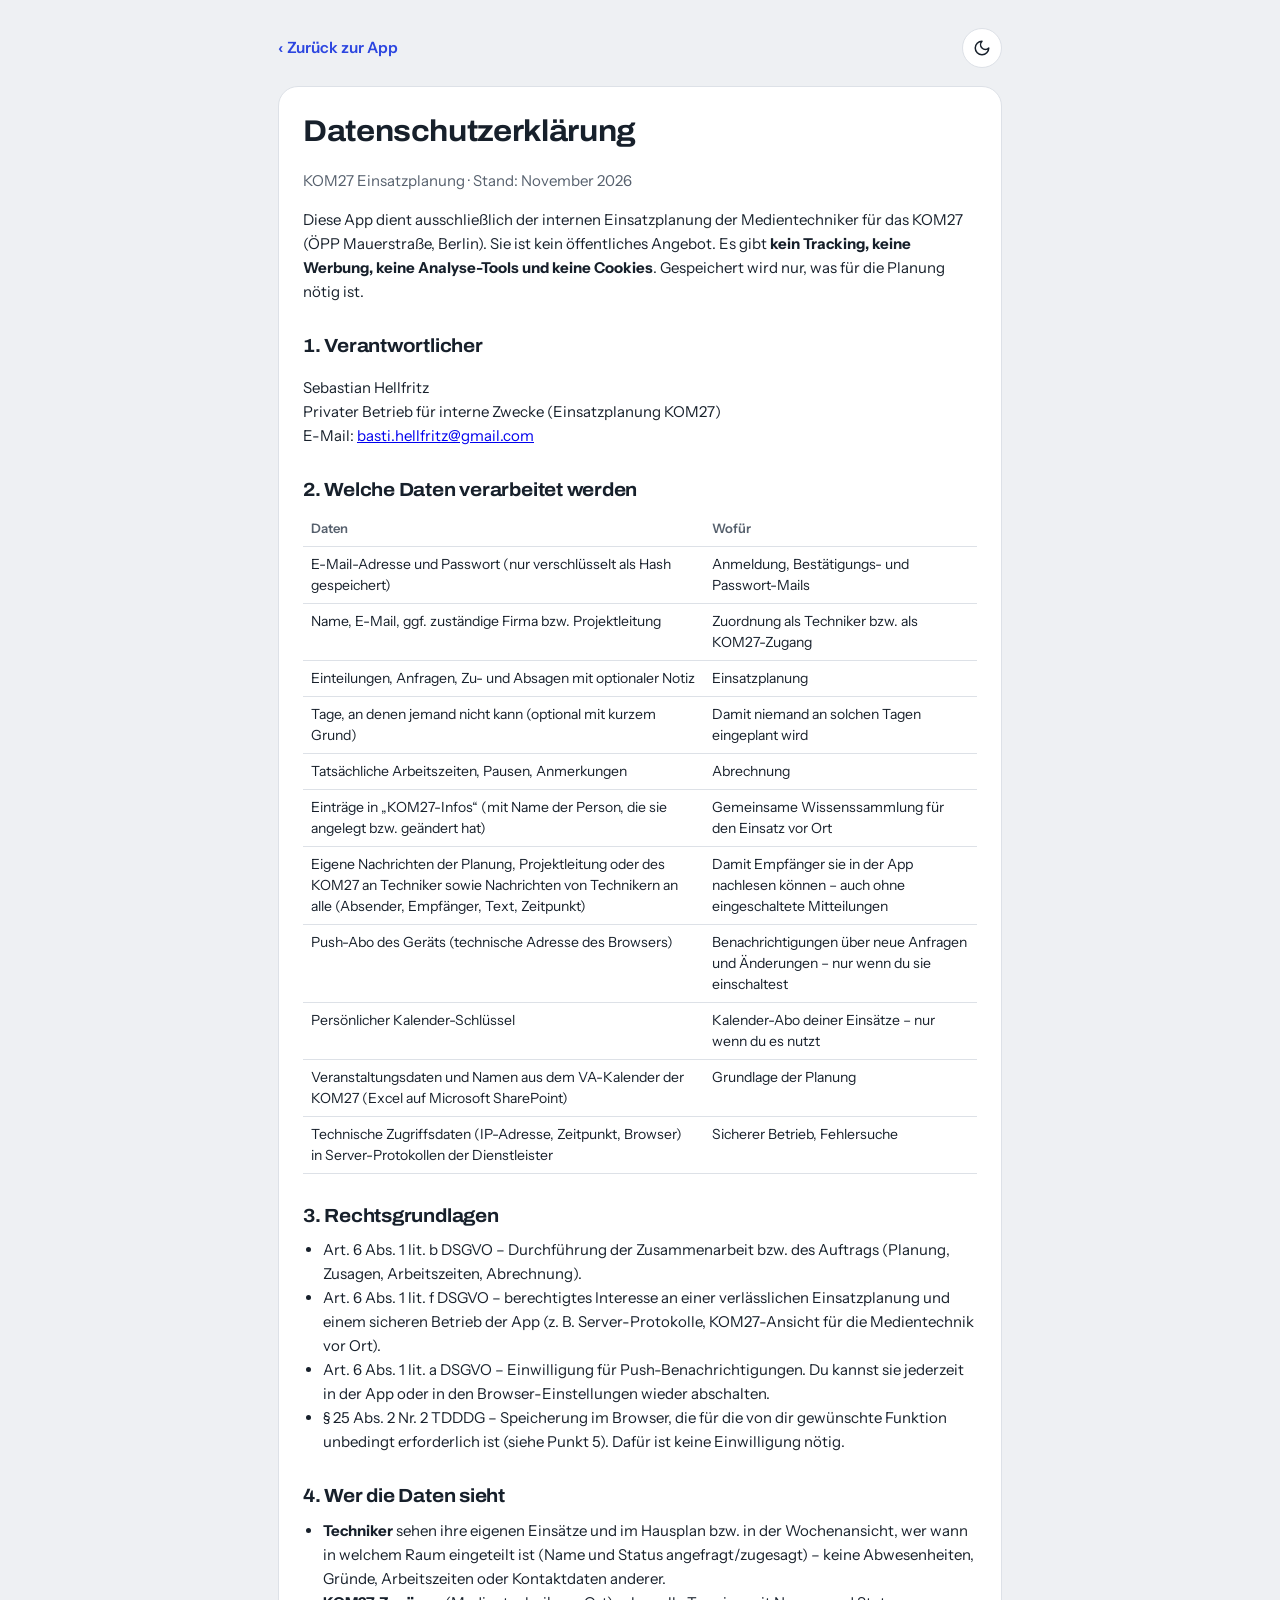
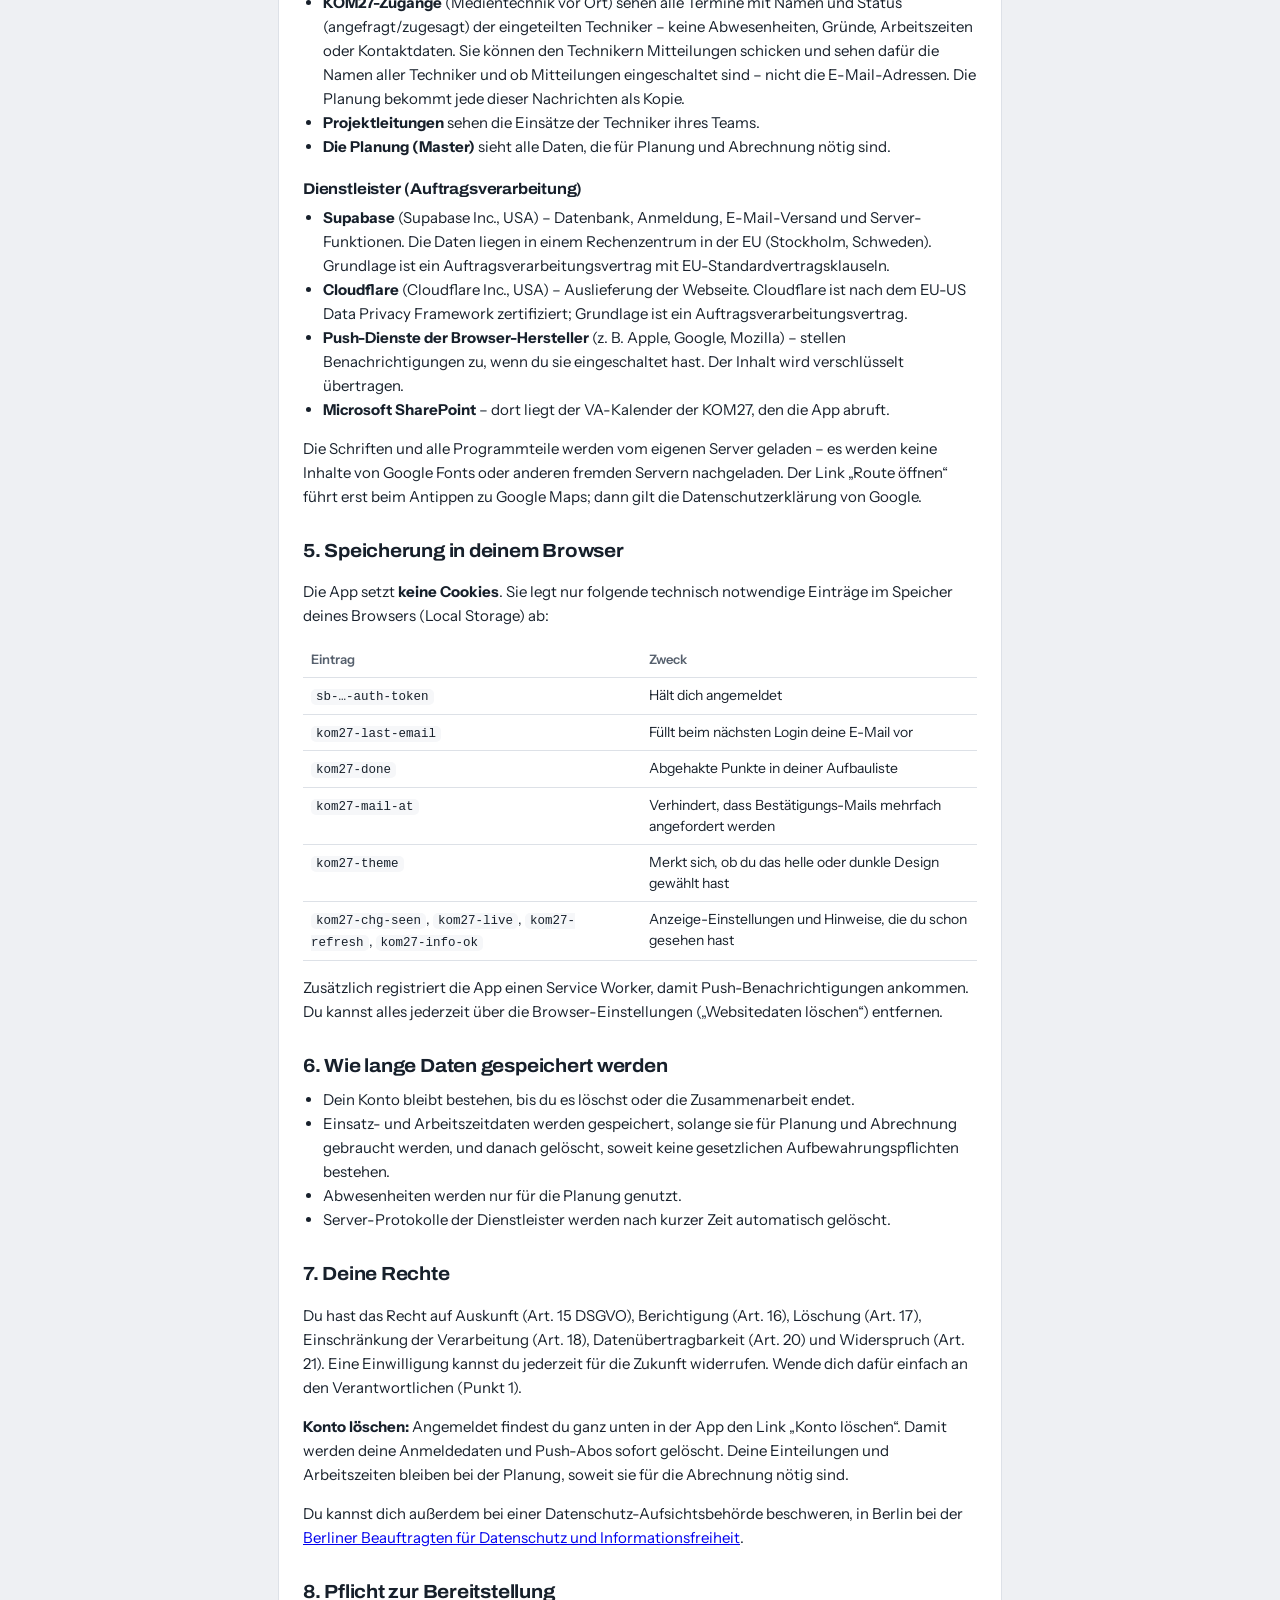
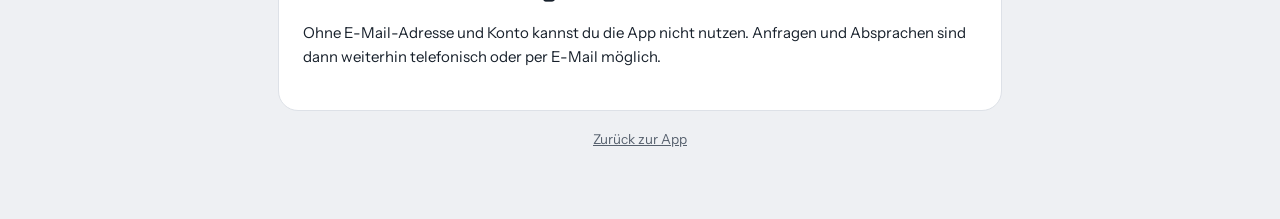
==== commit 5e84151f: "Hausplan für Techniker und Master, KOM27 am Laptop dreispaltig, Schichten je Techniker, Nachrichten " ====
--- a/datenschutz.html
+++ b/datenschutz.html
@@ -49,7 +49,7 @@
 
     <h2>4. Wer die Daten sieht</h2>
     <ul>
-      <li><b>Techniker</b> sehen ihre eigenen Einsätze und – für denselben Tag – die Vornamen der Kolleginnen und Kollegen, die mit ihnen eingeteilt sind.</li>
+      <li><b>Techniker</b> sehen ihre eigenen Einsätze und im Hausplan bzw. in der Wochenansicht, wer wann in welchem Raum eingeteilt ist (Name und Status angefragt/zugesagt) – keine Abwesenheiten, Gründe, Arbeitszeiten oder Kontaktdaten anderer.</li>
       <li><b>KOM27-Zugänge</b> (Medientechnik vor Ort) sehen alle Termine mit Namen und Status (angefragt/zugesagt) der eingeteilten Techniker – keine Abwesenheiten, Gründe, Arbeitszeiten oder Kontaktdaten. Sie können den Technikern Mitteilungen schicken und sehen dafür die Namen aller Techniker und ob Mitteilungen eingeschaltet sind – nicht die E-Mail-Adressen. Die Planung bekommt jede dieser Nachrichten als Kopie.</li>
       <li><b>Projektleitungen</b> sehen die Einsätze der Techniker ihres Teams.</li>
       <li><b>Die Planung (Master)</b> sieht alle Daten, die für Planung und Abrechnung nötig sind.</li>
--- a/theme.css
+++ b/theme.css
@@ -976,3 +976,95 @@
 .mi.mi-tech .mi-h b { color: var(--ink); }
 .mi-all-box summary { cursor: pointer; font-weight: 700; font-size: 16px; padding: 4px 0; min-height: 40px; display: flex; align-items: center; }
 .mi-all-box[open] summary { margin-bottom: 8px; }
+/* Hausplan: mehrere Techniker mit eigener Zeit */
+.hp-crew { display: flex; flex-direction: column; align-items: center; gap: 1px; }
+.hp-crew .hp-who { font-size: 13.5px; white-space: nowrap; }
+.hp-crew .hp-who em { font-style: normal; font-weight: 600; opacity: .85; font-variant-numeric: tabular-nums; }
+.hp-crew .hp-who.c-leer { color: var(--hp-open); }
+
+/* Hausplan: Seminarräume sichtbar getrennt */
+.hp-sem { gap: 16px; }
+.hp-sem .hp-t:not(:first-child)::before { content: ''; position: absolute; left: -9px; top: 10%; bottom: 10%; width: 2px; border-radius: 2px; background: color-mix(in srgb, var(--muted) 45%, transparent); }
+/* unten nichts verdeckt von der schwebenden Leiste */
+@media (max-width: 1099px) { .mine { padding-bottom: calc(130px + env(safe-area-inset-bottom)); } }
+/* iPad: Hausplan etwas kompakter */
+@media (min-width: 701px) and (max-width: 1099px) {
+  .hp-head { padding: 12px 18px 10px; } .hp-head b { font-size: 24px; }
+  .hp-body { padding: 12px; gap: 12px; }
+  .hp-t { min-height: 88px; padding: 10px 8px 8px; }
+  .hp-n { font-size: 17px; } .hp-who { font-size: 13.5px; } .hp-t small { font-size: 12px; }
+  .hp-t .hp-ic { width: 34px; height: 24px; }
+  .hp-plan { min-height: 300px; }
+  .hp-mid { gap: 12px 12px; padding: 0 2%; }
+}
+/* Handy: alles einen Tick kleiner, nichts gequetscht */
+@media (max-width: 700px) {
+  .hp-sem { gap: 12px; padding: 6px; }
+  .hp-sem .hp-t:not(:first-child)::before { left: -7px; }
+  .hp-sem .hp-t { min-height: 84px; padding: 8px 2px 6px; }
+  .hp-sem .hp-n { font-size: 13px; } .hp-sem .hp-who { font-size: 12px; }
+  .hp-sem .hp-t .hp-ic { width: 28px; height: 20px; }
+  .hp-mid { grid-template-columns: minmax(0, 1fr) 64px minmax(0, 1fr); gap: 8px 8px; }
+  .hp-t { min-height: 86px; padding: 8px 4px 6px; border-radius: 12px; }
+  .hp-n { font-size: 14.5px; } .hp-who { font-size: 12.5px; } .hp-t small { font-size: 11px; line-height: 1.3; }
+  .hp-t .hp-ic { width: 30px; height: 21px; }
+  .hp-crew .hp-who { font-size: 12px; }
+  .hp-plan { min-height: 280px; }
+  .hp-dot { width: 11px; height: 11px; top: 7px; right: 7px; }
+  .hp-sum b { font-size: 17px; } .hp-sum span { font-size: 11px; }
+  .hp-foot { font-size: 12.5px; padding: 10px; gap: 6px 12px; }
+  .hp-head b { font-size: 21px; } .hp-head span { font-size: 13px; }
+}
+.vt-short { display: none; }
+@media (max-width: 480px) { .vt4 .vt-full { display: none; } .vt4 .vt-short { display: inline; } .mine .vt4 button { font-size: 13.5px; } }
+.vt-badge { animation: vtPop .4s ease-out; }
+@keyframes vtPop { from { transform: scale(.4); } to { transform: none; } }
+.haus-wrap { max-width: 1200px; margin: 0 auto; }
+
+/* ---------- KOM27 am Laptop: Hausplan | Heute im Haus + ohne PAM | Nächste 7 Tage – nebeneinander ---------- */
+@media (min-width: 1100px) {
+  .is-dash .kom-dash { grid-template-columns: minmax(0, 1fr) 330px; }
+  .is-dash .kom-dash .ds-week { grid-column: 2; }
+  .is-dash .kom-dash .ds-today, .is-dash .kom-dash .ds-week { position: static; }
+}
+@media (min-width: 1280px) {
+  .is-dash .kom-dash { grid-template-columns: minmax(0, 1fr) minmax(280px, 320px) minmax(260px, 300px); gap: 20px; align-items: start; }
+  .is-dash .kom-dash .ds-week { grid-column: 3; grid-row: 1; }
+  .is-dash .kom-dash .ds-today { grid-column: 2; grid-row: 1; }
+  .is-dash .kom-dash .dash-main { grid-column: 1; grid-row: 1; }
+  .is-dash .kom-dash .dash-side { position: sticky; top: 76px; max-height: calc(100vh - 92px); overflow: auto; }
+  .is-dash .kom-dash .ds-week .dpanel { margin: 0; }
+  .is-dash .kom-dash .kn-row { padding-top: 8px; padding-bottom: 8px; }
+  main.is-dash:has(.kom-dash) { max-width: 1680px; }
+  /* Begrüßung kurz halten */
+  .is-dash .hello.hi-kom { padding-bottom: 10px; }
+  .is-dash .hello.hi-kom .hk-long { display: none; }
+  .is-dash .hello.hi-kom .sumrow .sumbox { padding: 8px 14px; }
+  /* Hausplan kompakter, damit alles ohne Scrollen passt */
+  .kom-dash .hp-head { padding: 12px 20px 10px; } .kom-dash .hp-head b { font-size: 24px; }
+  .kom-dash .hp-body { padding: 12px; gap: 12px; }
+  .kom-dash .hp-t { min-height: 86px; padding: 9px 8px 7px; }
+  .kom-dash .hp-n { font-size: 17px; }
+  .kom-dash .hp-t .hp-ic { width: 32px; height: 22px; }
+  .kom-dash .hp-plan { min-height: 290px; }
+  .kom-dash .hp-mid { gap: 12px; padding: 0 2%; }
+  .kom-dash .hp-foot { padding: 8px 12px; }
+}
+@media (min-width: 1280px) {
+  .is-dash .hello.hi-kom { display: flex; align-items: baseline; gap: 18px; padding: 0 0 12px; }
+  .is-dash .hello.hi-kom h1 { font-size: 26px; margin: 0; }
+  .is-dash .hello.hi-kom .sumrow { display: none; }
+  .is-dash .hello.hi-kom .hk-short { display: block; margin: 0; color: var(--muted); font-size: 15px; }
+  .is-dash .hello.hi-kom .hk-short b { color: var(--ink); }
+  .is-dash .kom-dash .viewtabs, .is-dash:has(.kom-dash) .viewtabs { margin-bottom: 14px; }
+  .kom-dash .hp-t { min-height: 80px; }
+  .kom-dash .hp-plan { min-height: 270px; }
+  .kom-dash .hp-sem { padding: 6px; }
+}
+@media (max-width: 700px) {
+  .hp-crew .hp-who { white-space: normal; line-height: 1.15; }
+  .hp-sem .hp-crew .hp-who { font-size: 11.5px; }
+  .hp-sem .hp-crew .hp-who em { display: block; }
+}
+.hp-sum em { white-space: nowrap; }
+@media (max-width: 1099px) { .hp-sum { flex-direction: column; align-items: center; } }
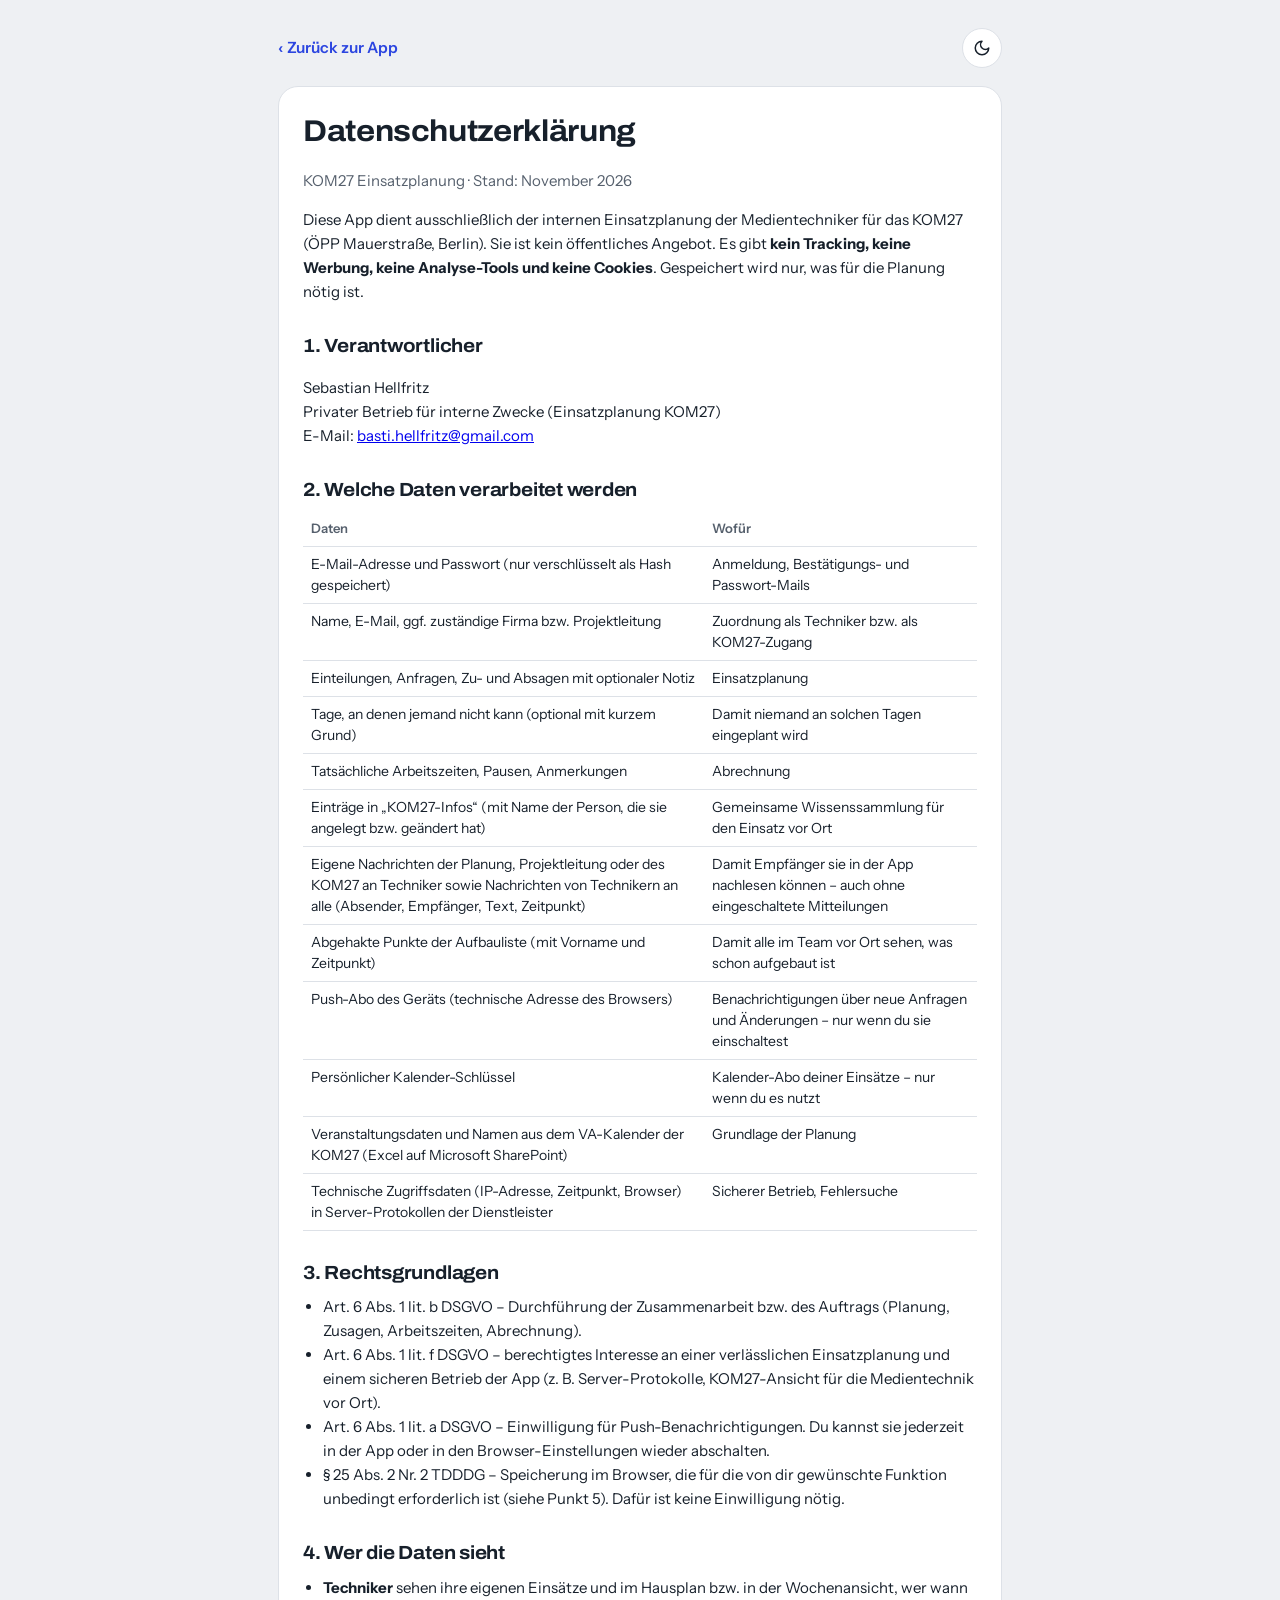
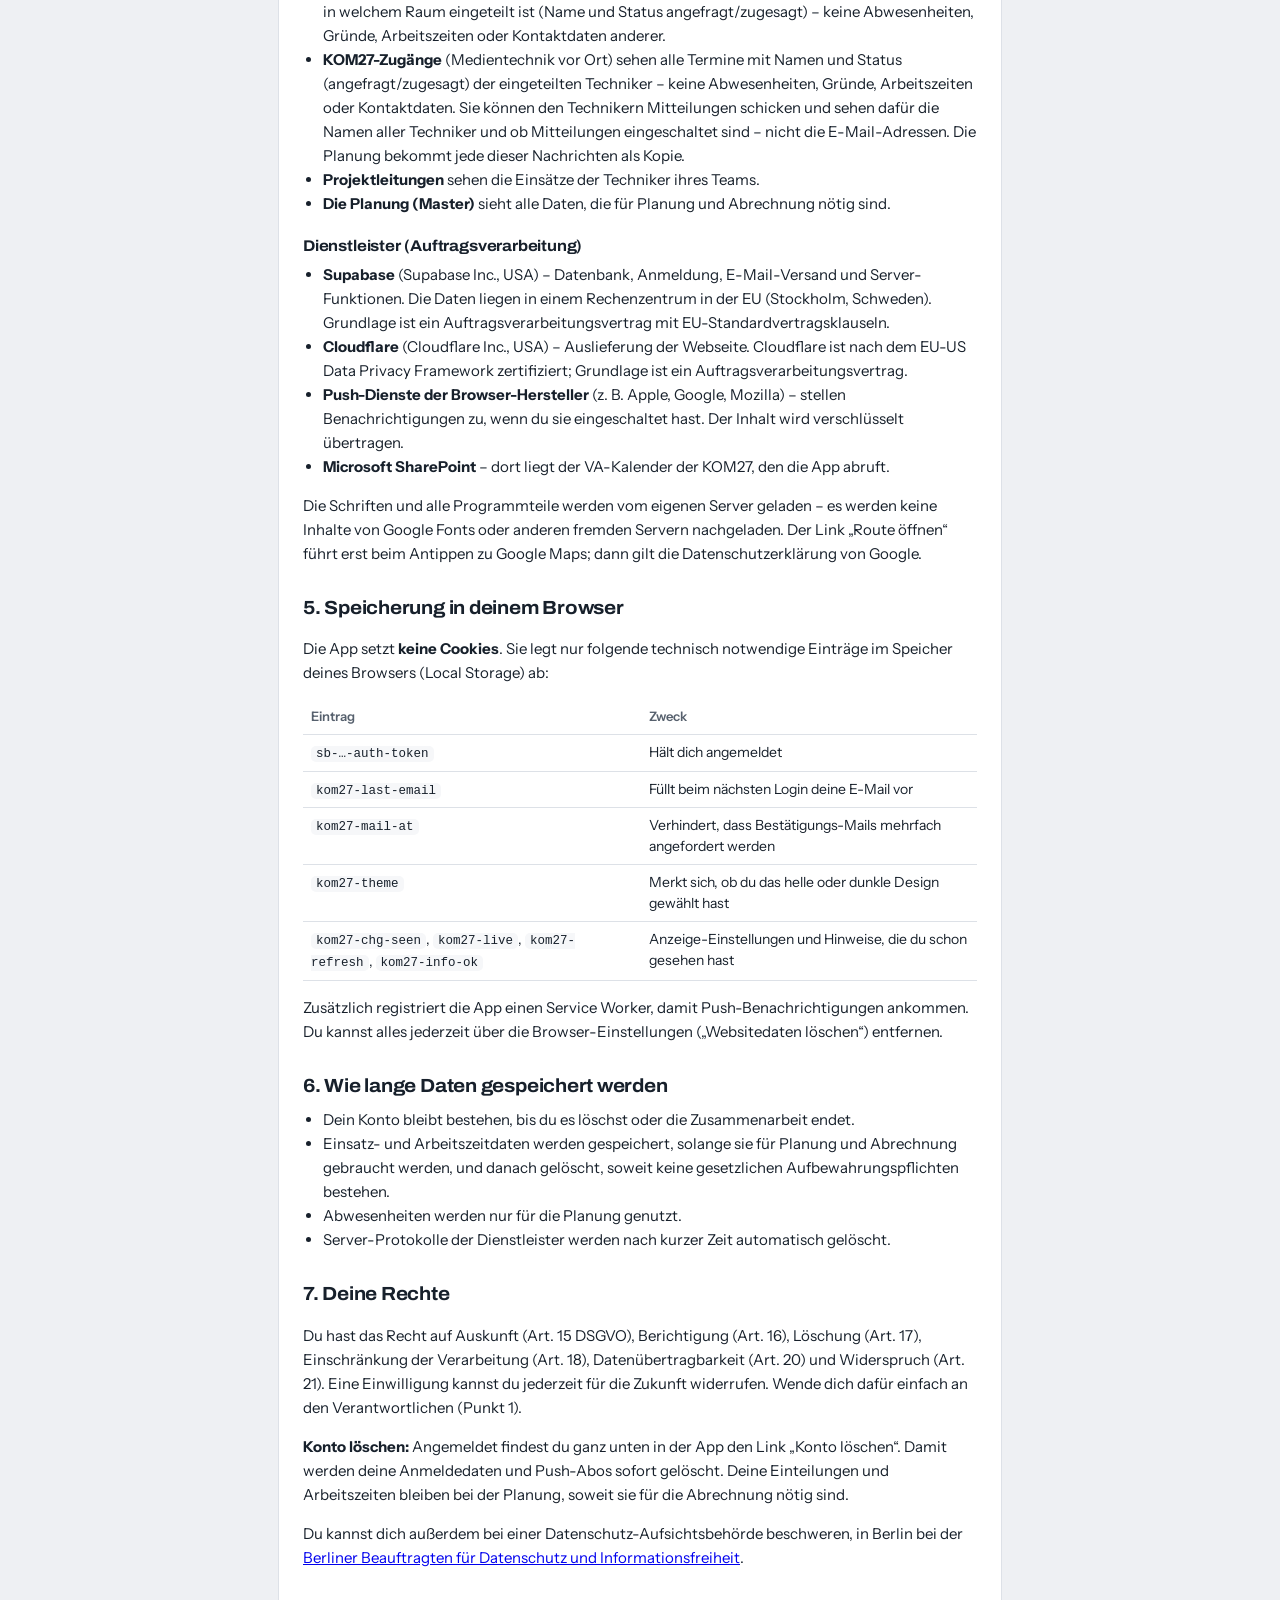
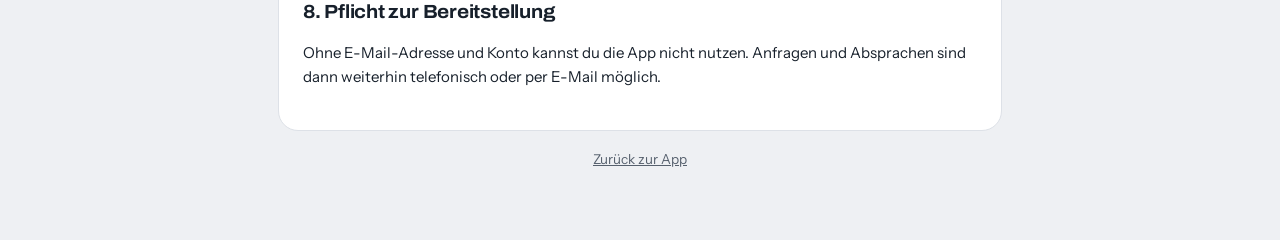
==== commit d224ee0b: "Aufbauliste: abgehakte Punkte für alle sichtbar (live, mit Name) Co-Authored-By: Claude Opus 5.5 <no" ====
--- a/datenschutz.html
+++ b/datenschutz.html
@@ -33,6 +33,7 @@
       <tr><td>Tatsächliche Arbeitszeiten, Pausen, Anmerkungen</td><td>Abrechnung</td></tr>
       <tr><td>Einträge in „KOM27-Infos“ (mit Name der Person, die sie angelegt bzw. geändert hat)</td><td>Gemeinsame Wissenssammlung für den Einsatz vor Ort</td></tr>
       <tr><td>Eigene Nachrichten der Planung, Projektleitung oder des KOM27 an Techniker sowie Nachrichten von Technikern an alle (Absender, Empfänger, Text, Zeitpunkt)</td><td>Damit Empfänger sie in der App nachlesen können – auch ohne eingeschaltete Mitteilungen</td></tr>
+      <tr><td>Abgehakte Punkte der Aufbauliste (mit Vorname und Zeitpunkt)</td><td>Damit alle im Team vor Ort sehen, was schon aufgebaut ist</td></tr>
       <tr><td>Push-Abo des Geräts (technische Adresse des Browsers)</td><td>Benachrichtigungen über neue Anfragen und Änderungen – nur wenn du sie einschaltest</td></tr>
       <tr><td>Persönlicher Kalender-Schlüssel</td><td>Kalender-Abo deiner Einsätze – nur wenn du es nutzt</td></tr>
       <tr><td>Veranstaltungsdaten und Namen aus dem VA-Kalender der KOM27 (Excel auf Microsoft SharePoint)</td><td>Grundlage der Planung</td></tr>
@@ -70,7 +71,6 @@
       <tr><th>Eintrag</th><th>Zweck</th></tr>
       <tr><td><code>sb-…-auth-token</code></td><td>Hält dich angemeldet</td></tr>
       <tr><td><code>kom27-last-email</code></td><td>Füllt beim nächsten Login deine E-Mail vor</td></tr>
-      <tr><td><code>kom27-done</code></td><td>Abgehakte Punkte in deiner Aufbauliste</td></tr>
       <tr><td><code>kom27-mail-at</code></td><td>Verhindert, dass Bestätigungs-Mails mehrfach angefordert werden</td></tr>
       <tr><td><code>kom27-theme</code></td><td>Merkt sich, ob du das helle oder dunkle Design gewählt hast</td></tr>
       <tr><td><code>kom27-chg-seen</code>, <code>kom27-live</code>, <code>kom27-refresh</code>, <code>kom27-info-ok</code></td><td>Anzeige-Einstellungen und Hinweise, die du schon gesehen hast</td></tr>
--- a/theme.css
+++ b/theme.css
@@ -1068,3 +1068,9 @@
 }
 .hp-sum em { white-space: nowrap; }
 @media (max-width: 1099px) { .hp-sum { flex-direction: column; align-items: center; } }
+/* Aufbauliste: Anmerkungen ohne Haken */
+.check li.eq-note { list-style: none; padding: 10px 12px; margin: 6px 0 2px; border-radius: 10px; background: var(--panel-2); border-left: 3px solid var(--accent); }
+.check li.eq-note span { display: flex; flex-direction: column; gap: 3px; }
+.check li.eq-note .sub { font-size: 13.5px; line-height: 1.45; color: var(--ink); opacity: .85; }
+.eq-by { display: inline-block; margin-left: 6px; font-style: normal; font-size: 12px; font-weight: 600; color: var(--st-zugesagt); white-space: nowrap; }
+.check input[disabled] { opacity: .55; }
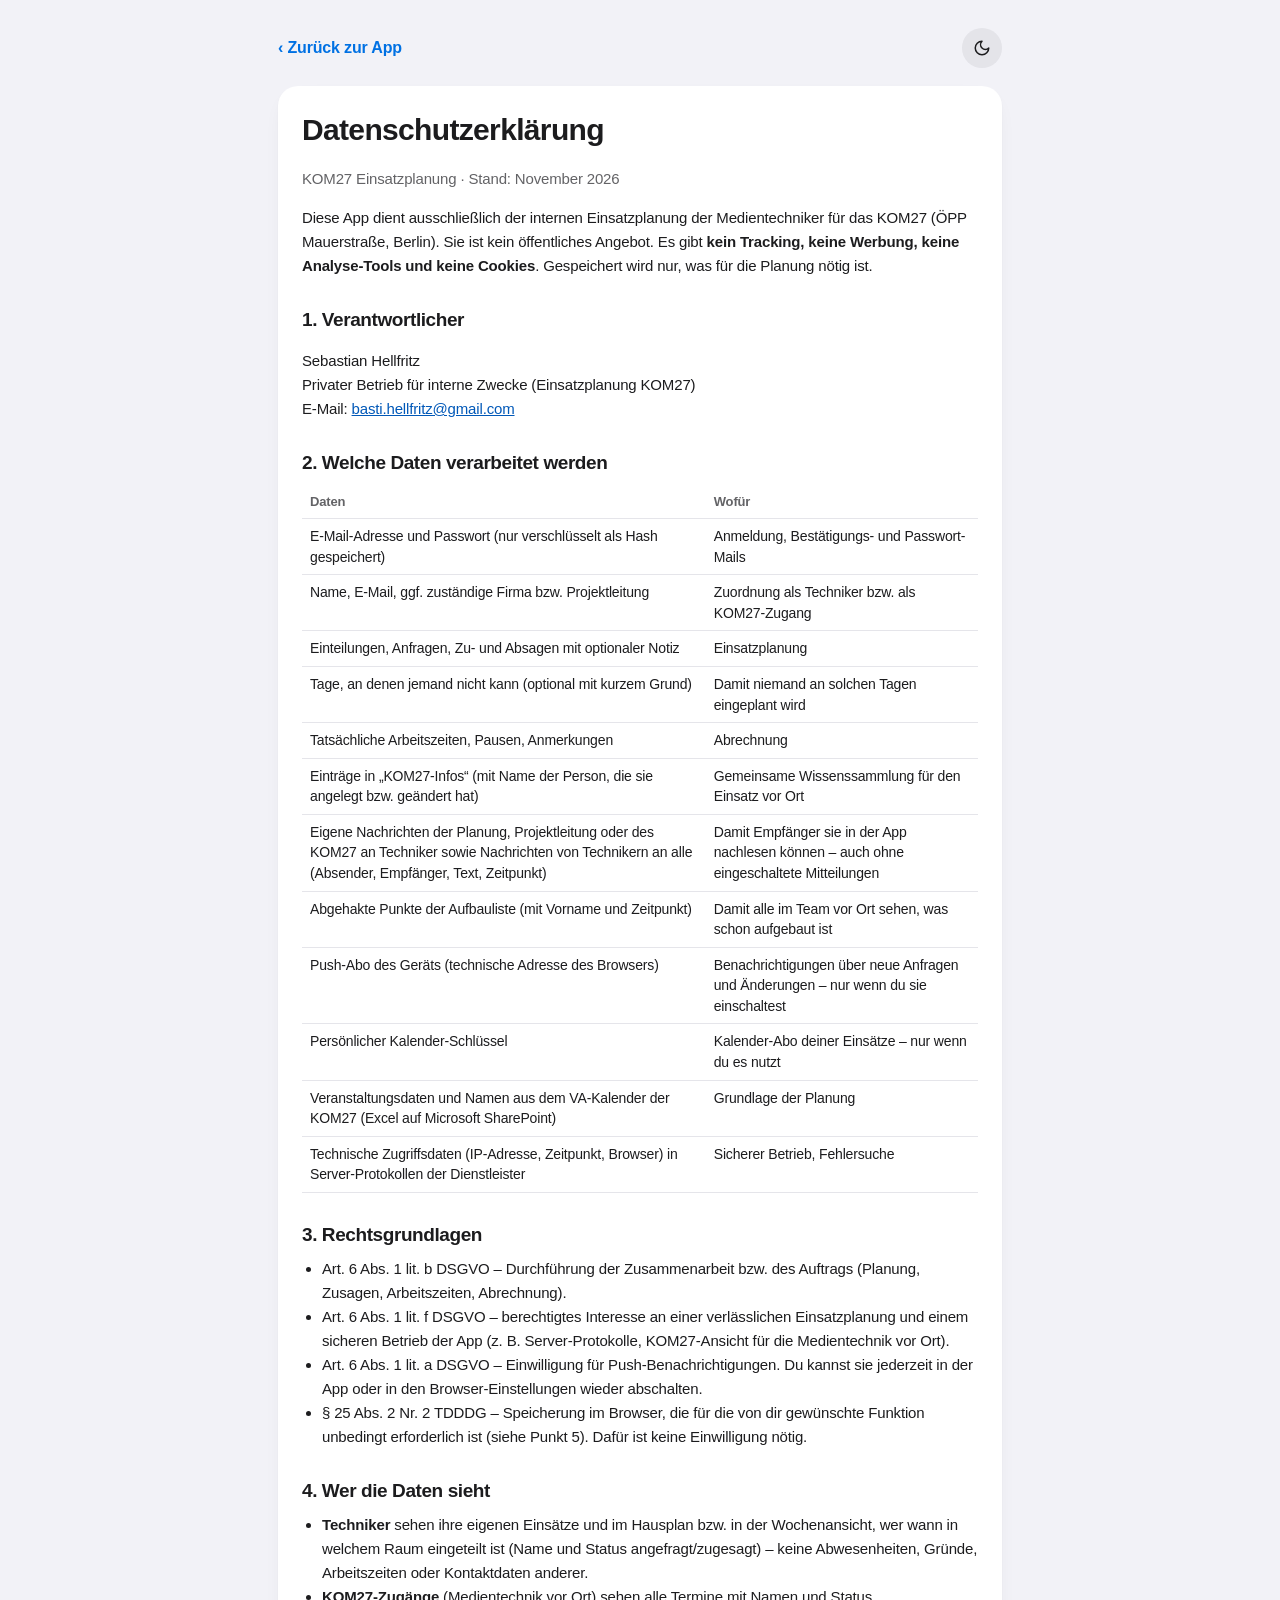
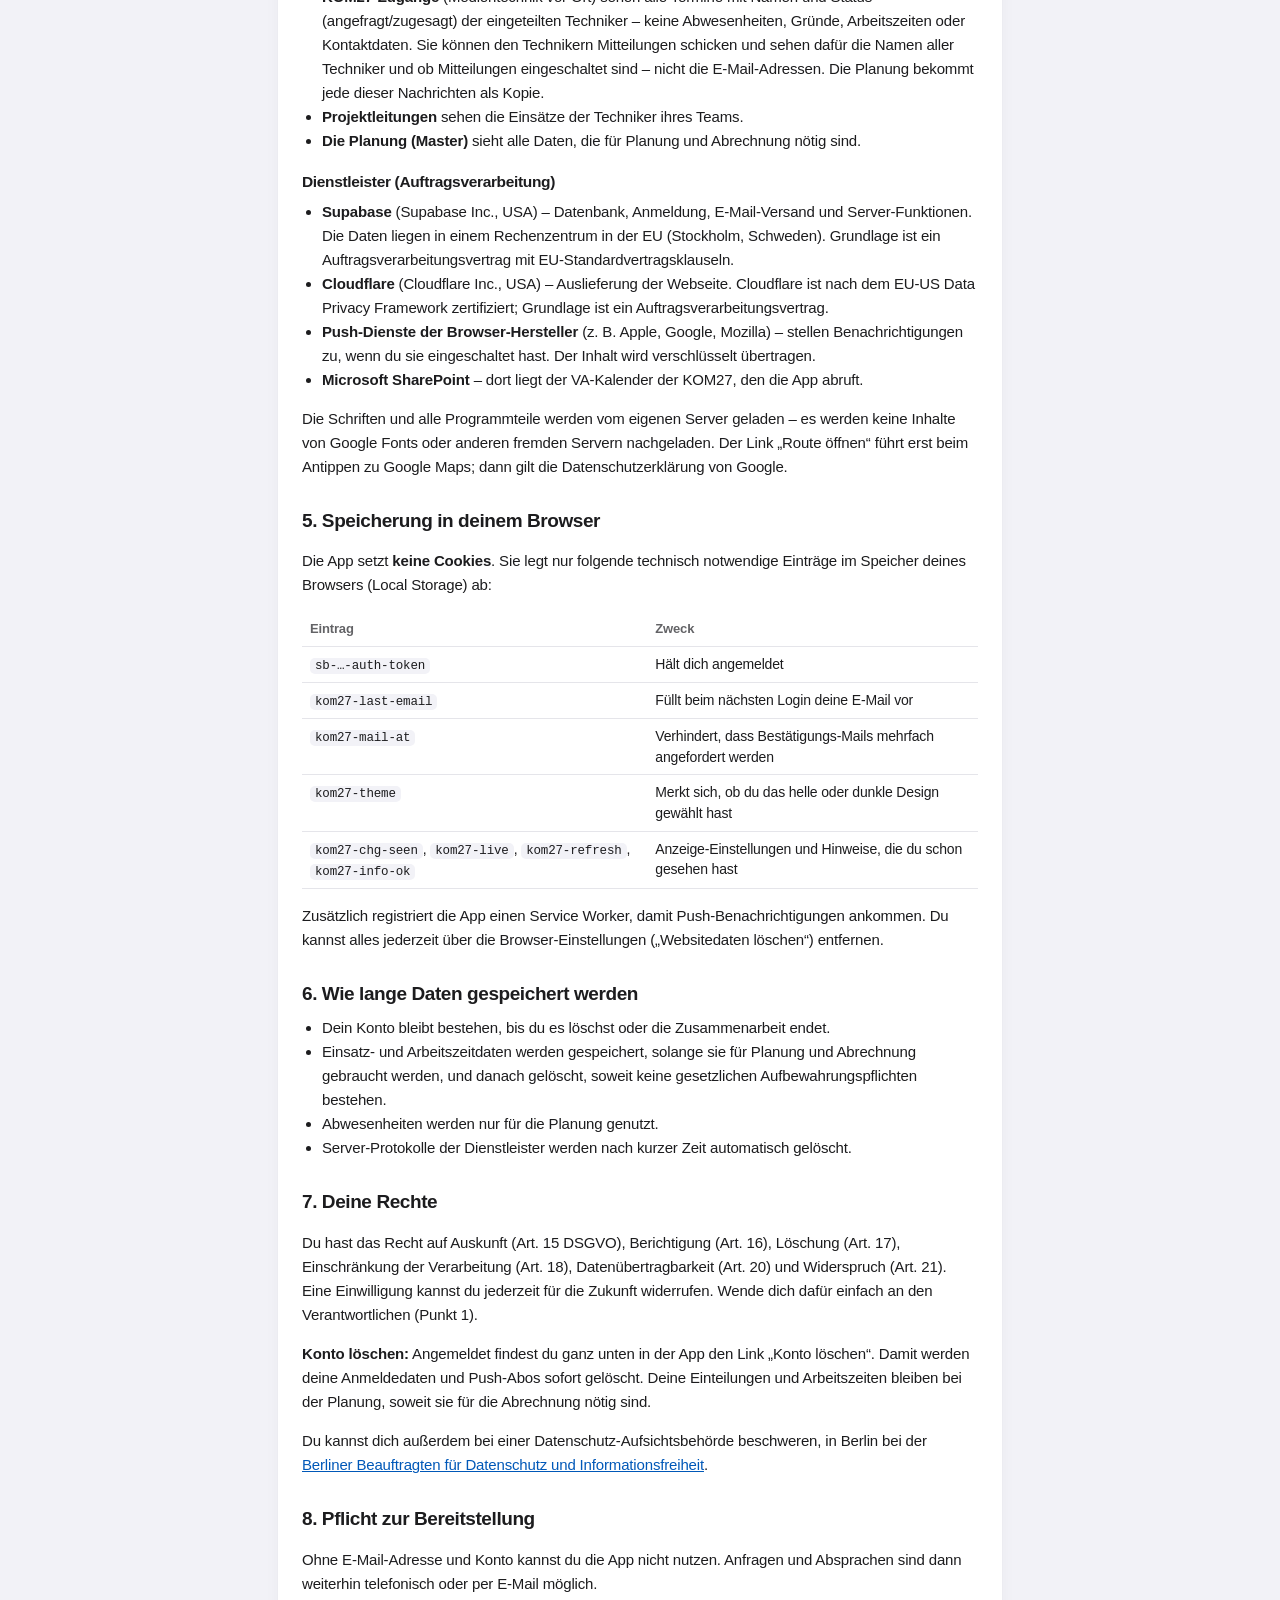
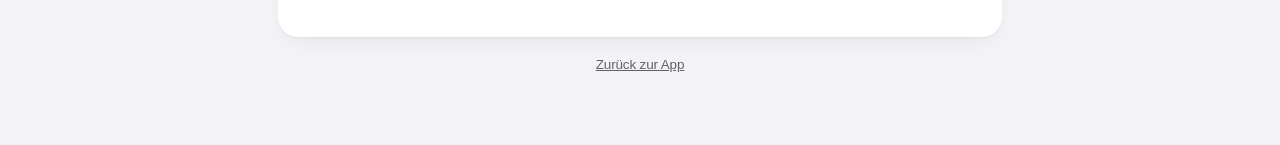
==== commit 5739a43f: "Apple-Design, Übergabe-Notizen, Suche im Master, Stunden-PDF je Techniker Co-Authored-By: Claude Fab" ====
--- a/datenschutz.html
+++ b/datenschutz.html
@@ -6,6 +6,7 @@
 <title>Datenschutz – KOM27 Einsatzplanung</title>
 <link rel="stylesheet" href="style.css">
 <link rel="stylesheet" href="theme.css">
+<link rel="stylesheet" href="apple.css">
 <link rel="stylesheet" href="legal.css">
 <link rel="icon" href="icons/icon-192.png">
 <script src="theme.js"></script>
--- a/style.css
+++ b/style.css
@@ -626,3 +626,37 @@
   .is-master nav.tabs{display:grid !important;grid-template-columns:repeat(5,1fr)}
   .is-master nav.tabs button span{white-space:nowrap}
 }
+
+/* ---------- Übergabe-Notizen ---------- */
+.ho-h { display: flex; align-items: center; gap: 8px; }
+.ho-n { background: var(--accent); color: #fff; font-size: 12px; font-weight: 700; border-radius: 99px; padding: 1px 8px; }
+.ho-list { display: grid; gap: 8px; margin-bottom: 10px; }
+.ho-item { background: #fff7e0; border-left: 4px solid #e0a100; border-radius: 10px; padding: 10px 12px; color: #2b2200; }
+.ho-item.other { background: var(--panel-2, #f2f4f7); border-left-color: var(--line-strong, #c7c7cc); color: var(--ink); }
+.ho-body { font-size: 15px; line-height: 1.4; overflow-wrap: anywhere; }
+.ho-meta { display: flex; flex-wrap: wrap; align-items: center; gap: 4px 10px; margin-top: 6px; font-size: 12.5px; opacity: .85; }
+.ho-del { margin-left: auto; background: none; border: 0; color: inherit; text-decoration: underline; font-size: 12.5px; padding: 6px 2px; cursor: pointer; }
+.ho-new { display: grid; gap: 8px; margin-bottom: 6px; }
+.ho-new textarea { width: 100%; font: inherit; font-size: 16px; padding: 10px 12px; border-radius: 10px; border: 1px solid var(--line); background: var(--panel); color: var(--ink); resize: vertical; min-height: 64px; }
+.ho-new .btn { justify-self: start; min-height: 44px; }
+:root[data-theme="dark"] .ho-item { background: #3a2f0a; color: #ffeebb; border-left-color: #e0a100; }
+:root[data-theme="dark"] .ho-item.other { background: var(--panel-2); color: var(--ink); }
+/* ---------- Stunden-PDF ---------- */
+.h-foot { padding: 10px 12px 12px; }
+.mypdf { display: flex; align-items: center; gap: 8px; margin-top: 10px; font-size: 14px; color: var(--muted); }
+.mypdf .chip { min-height: 40px; padding: 6px 14px; white-space: nowrap; }
+/* ---------- Suche im Master ---------- */
+.msearch { position: relative; flex: 1 1 220px; max-width: 340px; }
+.msearch input { width: 100%; font: inherit; font-size: 15px; padding: 8px 12px; border-radius: 10px; border: 1px solid var(--line); background: var(--panel); color: var(--ink); min-height: 38px; }
+.ms-res { position: absolute; z-index: 40; top: calc(100% + 6px); left: 0; width: min(460px, 92vw); max-height: 60vh; overflow: auto; background: var(--panel); border: 1px solid var(--line); border-radius: 14px; box-shadow: 0 12px 34px rgba(0,0,0,.18); padding: 6px; }
+.ms-res.hidden { display: none; }
+.ms-row { display: flex; align-items: center; gap: 10px; width: 100%; text-align: left; background: none; border: 0; border-radius: 10px; padding: 9px 10px; color: var(--ink); font: inherit; cursor: pointer; }
+.ms-row:hover, .ms-row:focus-visible { background: var(--panel-2, #f2f4f7); }
+.ms-row.past { opacity: .7; }
+.ms-d { flex: 0 0 76px; font-weight: 700; font-size: 13.5px; }
+.ms-m { flex: 1; min-width: 0; display: grid; }
+.ms-m b { font-size: 14.5px; overflow: hidden; text-overflow: ellipsis; white-space: nowrap; }
+.ms-m small { color: var(--muted); font-size: 12.5px; overflow: hidden; text-overflow: ellipsis; white-space: nowrap; }
+.ms-o { background: #c27c00; color: #fff; font-size: 12px; font-weight: 700; border-radius: 99px; padding: 2px 8px; white-space: nowrap; }
+.ms-none { padding: 12px; color: var(--muted); font-size: 14px; }
+@media (max-width: 700px) { .msearch { flex-basis: 100%; max-width: none; } .ms-res { width: 100%; } }
--- a/apple.css
+++ b/apple.css
@@ -0,0 +1,156 @@
+/* =====================================================================
+   KOM27 Einsatzplanung – „Apple-Stil“
+   Systemschrift (San Francisco auf Apple-Geräten), gruppierte Karten ohne Rahmen,
+   weiche Schatten, Milchglas-Leisten, große runde Ecken, Systemfarben.
+   Liegt über style.css + theme.css.
+   ===================================================================== */
+:root, :root[data-theme="light"] {
+  --bg: #f2f2f7; --panel: #ffffff; --panel-2: #f2f2f7; --ink: #1c1c1e; --muted: #636366; --line: #e5e5ea; --line-strong: #c7c7cc;
+  --accent: #0071e3; --accent-ink: #ffffff;
+  --accent-text: #0058b8; --st-geplant: #636366; --st-angefragt: #0058b8; --st-zugesagt: #17692c; --st-abgesagt: #d70015; --st-leer: #a34a00;
+  --f-ui: -apple-system, BlinkMacSystemFont, 'SF Pro Text', 'Inter', 'Segoe UI', Roboto, 'Helvetica Neue', Arial, sans-serif;
+  --f-num: -apple-system, BlinkMacSystemFont, 'SF Pro Display', 'Inter', 'Segoe UI', Roboto, 'Helvetica Neue', Arial, sans-serif;
+  --r-lg: 22px; --r-md: 16px; --r-sm: 12px; --radius: 16px;
+  --shadow-card: 0 1px 2px rgba(0, 0, 0, .04), 0 8px 24px -12px rgba(0, 0, 0, .12);
+  --shadow-float: 0 20px 50px -18px rgba(0, 0, 0, .35), 0 2px 8px rgba(0, 0, 0, .08);
+  --glass: rgba(255, 255, 255, .72);
+  --fill: rgba(120, 120, 128, .12); --fill-2: rgba(120, 120, 128, .2);
+}
+:root[data-theme="dark"] {
+  --bg: #000000; --panel: #1c1c1e; --panel-2: #2c2c2e; --ink: #f5f5f7; --muted: #a1a1a6; --line: #38383a; --line-strong: #48484a;
+  --accent: #4aa3ff; --accent-ink: #001429; --accent-text: #6cb4ff;
+  --st-geplant: #a1a1a6; --st-angefragt: #5eb0ff; --st-zugesagt: #32d158; --st-abgesagt: #ff6961; --st-leer: #ffb340;
+  --free: #101012;
+  --shadow-card: 0 0 0 1px rgba(255, 255, 255, .06);
+  --shadow-float: 0 24px 60px -16px rgba(0, 0, 0, .9), 0 0 0 1px rgba(255, 255, 255, .08);
+  --glass: rgba(28, 28, 30, .72);
+  --fill: rgba(120, 120, 128, .24); --fill-2: rgba(120, 120, 128, .36);
+}
+
+/* ---------- Schrift ---------- */
+body { font-family: var(--f-ui); font-size: 16px; line-height: 1.47; letter-spacing: -.01em; background: var(--bg); color: var(--ink); }
+h1, h2, h3, .hello h1, .kb-head h1, .login h1, .brand, .week, .td-time, .jc-time b, .kpi b, .sumbox b, .ov-n, .clock b, .hp-head b, .hp-n {
+  font-family: var(--f-num); font-stretch: 100%; letter-spacing: -.022em;
+}
+.hello h1 { font-size: 32px; font-weight: 700; letter-spacing: -.03em; }
+h2.sec { font-size: 21px; font-weight: 700; }
+h3 { font-size: 17px; font-weight: 600; }
+.brand { font-weight: 700; font-size: 17px; }
+.td-time { font-weight: 700; letter-spacing: -.035em; }
+.muted, .note, small { letter-spacing: 0; }
+.week { background: transparent; color: var(--muted); font-size: 13px; font-weight: 600; text-transform: uppercase; letter-spacing: .04em; padding: 14px 6px 6px; }
+
+/* ---------- Karten: gruppiert, ohne Rahmen, weicher Schatten ---------- */
+.card, .job-card, .dpanel, .kr, .ov, .kpi, .sumbox, .tnext, .time-card, .offer-card, .calcard, .zs, .mcal, .cw-card, .hcard, .importline, .lg-card, .mi, .kb-entry {
+  border: 0 !important; border-radius: var(--r-lg); background: var(--panel); box-shadow: var(--shadow-card);
+}
+.room, .kom-slot, .mini-line, .bl-item, .dbox, .hint, .np-row, .kn-row { border-radius: var(--r-md); }
+.dbox, .hint { background: var(--fill); border: 0; }
+.np-row { border: 0; background: var(--fill); }
+.job-card.is-today, .kom-day.is-today { box-shadow: var(--shadow-card), inset 0 0 0 2px color-mix(in srgb, var(--accent) 55%, transparent) !important; }
+.mi.new { box-shadow: var(--shadow-card), inset 3px 0 0 var(--accent); }
+
+/* ---------- Leisten aus Milchglas ---------- */
+header.top { background: var(--glass); -webkit-backdrop-filter: saturate(180%) blur(20px); backdrop-filter: saturate(180%) blur(20px); border-bottom: .5px solid var(--line); box-shadow: none; }
+@media (min-width: 1100px) { body.is-master header.top { background: var(--glass); border-right: .5px solid var(--line); border-bottom: 0; } }
+nav.tabs, .mine .viewtabs { background: var(--glass) !important; -webkit-backdrop-filter: saturate(180%) blur(24px); backdrop-filter: saturate(180%) blur(24px); border: .5px solid var(--line) !important; box-shadow: var(--shadow-float); }
+nav.tabs button, .viewtabs button { color: var(--muted); font-weight: 600; letter-spacing: -.01em; }
+nav.tabs button.on, .viewtabs button.on, .mine .viewtabs button.on { color: var(--accent-text) !important; background: color-mix(in srgb, var(--accent) 13%, transparent) !important; }
+nav.tabs button.on *, .viewtabs button.on * { color: inherit; }
+@media (min-width: 1100px) {
+  body.is-master nav.tabs { background: transparent !important; border: 0 !important; box-shadow: none; -webkit-backdrop-filter: none; backdrop-filter: none; }
+  body.is-master nav.tabs button { border-radius: 10px; color: var(--ink); font-weight: 500; }
+  body.is-master nav.tabs button.on { background: var(--fill-2) !important; color: var(--ink) !important; font-weight: 600; }
+  .is-dash .viewtabs { background: var(--fill) !important; border: 0 !important; box-shadow: none; -webkit-backdrop-filter: none; backdrop-filter: none; padding: 2px; border-radius: 11px; }
+  .is-dash .viewtabs button { border-radius: 9px; color: var(--ink); font-weight: 500; }
+  .is-dash .viewtabs button.on { background: var(--panel) !important; color: var(--ink) !important; font-weight: 600; box-shadow: 0 1px 3px rgba(0, 0, 0, .12), 0 0 0 .5px rgba(0, 0, 0, .04); }
+}
+@media (min-width: 1100px) { :root[data-theme="dark"] .is-dash .viewtabs button.on { background: #636366 !important; } }
+
+/* ---------- Knöpfe ---------- */
+.btn { border: 0; border-radius: 12px; background: var(--fill); color: var(--accent); font-weight: 600; letter-spacing: -.01em; box-shadow: none; transition: transform .12s ease, opacity .12s ease, background-color .15s ease; }
+.btn { color: var(--accent-text); }
+.btn:hover { background: var(--fill-2); border: 0; }
+.btn:active, .big:active, .chip:active, .hp-t:active, .np-row:active, .kn-row:active { transform: scale(.97); opacity: .85; }
+.btn.primary, .big.primary, .big.td-go { background: var(--accent); color: var(--accent-ink) !important; border: 0; }
+.btn.primary:hover { background: var(--accent); filter: brightness(1.08); }
+.btn[disabled] { opacity: .4; }
+.big { border-radius: 14px; font-weight: 600; border: 0; }
+.big.yes { background: var(--st-zugesagt); color: #fff; }
+:root[data-theme="dark"] .big.yes { color: #00210a; }
+.big.no { background: color-mix(in srgb, var(--st-abgesagt) 12%, transparent); color: var(--st-abgesagt); border: 0; }
+.big.ghost { background: var(--fill); color: var(--ink); border: 0; }
+.linkbtn, a, .jc-detail, .jc-more { color: var(--accent-text); }
+.legal-links a, .legal-links .linkbtn { color: var(--muted) !important; }
+.theme-tg, .bell { border: 0; background: var(--fill); color: var(--ink); }
+#logout { border: 0; background: var(--fill); color: var(--ink); }
+
+/* ---------- Umschalter wie auf dem iPhone ---------- */
+.seg { background: var(--fill); border: 0; border-radius: 11px; padding: 2px; gap: 0; }
+.seg button { border-radius: 9px; color: var(--ink); font-weight: 500; background: transparent; border: 0; }
+.seg button.on { background: var(--panel); color: var(--ink); font-weight: 600; box-shadow: 0 1px 3px rgba(0, 0, 0, .12), 0 0 0 .5px rgba(0, 0, 0, .04); }
+:root[data-theme="dark"] .seg button.on { background: #636366; }
+.chip { border: 0; background: var(--fill); color: var(--ink); border-radius: 999px; font-weight: 500; }
+.chip.on { background: var(--ink); color: var(--bg); }
+.chip b { opacity: .7; }
+
+/* ---------- Eingabefelder: gefüllt, ohne Rahmen ---------- */
+input[type=text], input[type=email], input[type=password], input[type=date], input[type=time], input[type=search], input[type=number], select, textarea {
+  background: var(--fill); border: 0; border-radius: 12px; color: var(--ink); font-size: 16px; box-shadow: none;
+}
+input:focus, select:focus, textarea:focus { outline: 3px solid color-mix(in srgb, var(--accent) 40%, transparent); outline-offset: 0; }
+input[type=checkbox] { accent-color: var(--accent); }
+:focus-visible { outline: 3px solid color-mix(in srgb, var(--accent) 55%, transparent); outline-offset: 2px; }
+
+/* ---------- Status ---------- */
+.pill { border-radius: 999px; border: 0; font-weight: 600; }
+.pill.zugesagt, .pill.st-zugesagt { background: color-mix(in srgb, var(--st-zugesagt) 14%, transparent); color: var(--st-zugesagt); }
+.pill.angefragt, .pill.st-angefragt { background: color-mix(in srgb, var(--st-angefragt) 14%, transparent); color: var(--st-angefragt); }
+.pill.geplant, .pill.st-geplant { background: var(--fill); color: var(--st-geplant); }
+.pill.abgesagt, .pill.st-abgesagt { background: color-mix(in srgb, var(--st-abgesagt) 14%, transparent); color: var(--st-abgesagt); }
+.vt-badge, .bell b, .sec-n { background: #d70015; color: #fff !important; }
+.allgood { border: 0; border-radius: var(--r-lg); }
+
+/* ---------- Heute-Karte ---------- */
+.tcard { border-radius: 26px !important; border: 0 !important; box-shadow: 0 18px 40px -18px color-mix(in srgb, var(--accent) 60%, transparent) !important; background: linear-gradient(160deg, #1a8cff 0%, #0064d1 55%, #4b3fd6 120%) !important; }
+:root[data-theme="dark"] .tcard { background: linear-gradient(160deg, #0a68c9 0%, #0a4ea0 55%, #3a30a8 120%) !important; }
+.tcard .td-go { background: #fff !important; color: #0058b8 !important; border-radius: 14px; }
+.tcard .td-tag { border-radius: 999px; }
+
+/* ---------- Fenster von unten (Sheet) ---------- */
+.sheet-bg { background: rgba(0, 0, 0, .32); -webkit-backdrop-filter: blur(6px); backdrop-filter: blur(6px); }
+.sheet { border-radius: 26px 26px 0 0; border: 0; box-shadow: var(--shadow-float); background: var(--panel); }
+.sheet::before { content: ''; display: block; width: 38px; height: 5px; border-radius: 3px; background: var(--line-strong); margin: 8px auto 2px; }
+@media (min-width: 700px) { .sheet { border-radius: 26px; } .sheet::before { display: none; } }
+.stmenu, .gmenu { border: 0; border-radius: 16px; background: var(--glass); -webkit-backdrop-filter: saturate(180%) blur(24px); backdrop-filter: saturate(180%) blur(24px); box-shadow: var(--shadow-float); }
+#toast { border-radius: 999px; background: color-mix(in srgb, var(--ink) 88%, transparent); color: var(--bg); -webkit-backdrop-filter: blur(12px); backdrop-filter: blur(12px); font-weight: 600; }
+.privbar { border-radius: 20px; }
+
+/* ---------- Listen: feine Trennlinien statt Kästen ---------- */
+.check li { border-color: var(--line); }
+.room { background: var(--fill); border: 0; }
+.kn-row { border: 0; background: transparent; }
+.kn-row + .kn-row { box-shadow: inset 0 .5px 0 var(--line); border-radius: 0; }
+table.grid th, table.grid td, .kr-grid th, .kr-grid td { border-color: var(--line); }
+
+/* ---------- Hausplan ---------- */
+.hp { --hp-pam: #17692c; --hp-open: #a34a00; --hp-no: #0058b8; --hp-bg: var(--panel-2); --hp-card: var(--panel); --hp-ink: var(--ink); --hp-head: #0064d1; }
+:root[data-theme="dark"] .hp { --hp-pam: #32d158; --hp-open: #ff9f0a; --hp-no: #4aa3ff; --hp-bg: #101012; --hp-card: #1c1c1e; --hp-head: #0a4ea0; }
+.hp-panel { border-radius: 24px; box-shadow: var(--shadow-card); }
+.hp-head { background: linear-gradient(160deg, #1a8cff, #0064d1 70%); }
+:root[data-theme="dark"] .hp-head { background: linear-gradient(160deg, #0a68c9, #0a4ea0 70%); }
+.hp-t { border-radius: 16px; }
+.hp-sem, .hp-foot { border-radius: 16px; }
+
+/* ---------- Bewegung ---------- */
+@media (prefers-reduced-motion: no-preference) {
+  .sheet { animation: apSheet .38s cubic-bezier(.2, .9, .25, 1) both; }
+  @keyframes apSheet { from { transform: translateY(28px); opacity: 0; } to { transform: none; opacity: 1; } }
+}
+
+.hp-sum b { color: var(--ink); }
+.jc-detail { background: color-mix(in srgb, var(--accent) 9%, transparent); border: 0; border-radius: 12px; }
+@media (min-width: 701px) and (max-width: 1099px) { body.is-master nav.tabs button { font-size: 14px; padding-left: 9px; padding-right: 9px; } body.is-master .top-inner { gap: 8px; } }
+.ab-add summary, details.more summary, .jc-equip summary { color: var(--accent-text); }
+@media (max-width: 1099px) { .dpanel { padding: 16px 18px; margin-top: 16px; } .dpanel > h2.sec:first-child { margin-top: 0; } }
+.cal-range summary { color: var(--accent-text); }
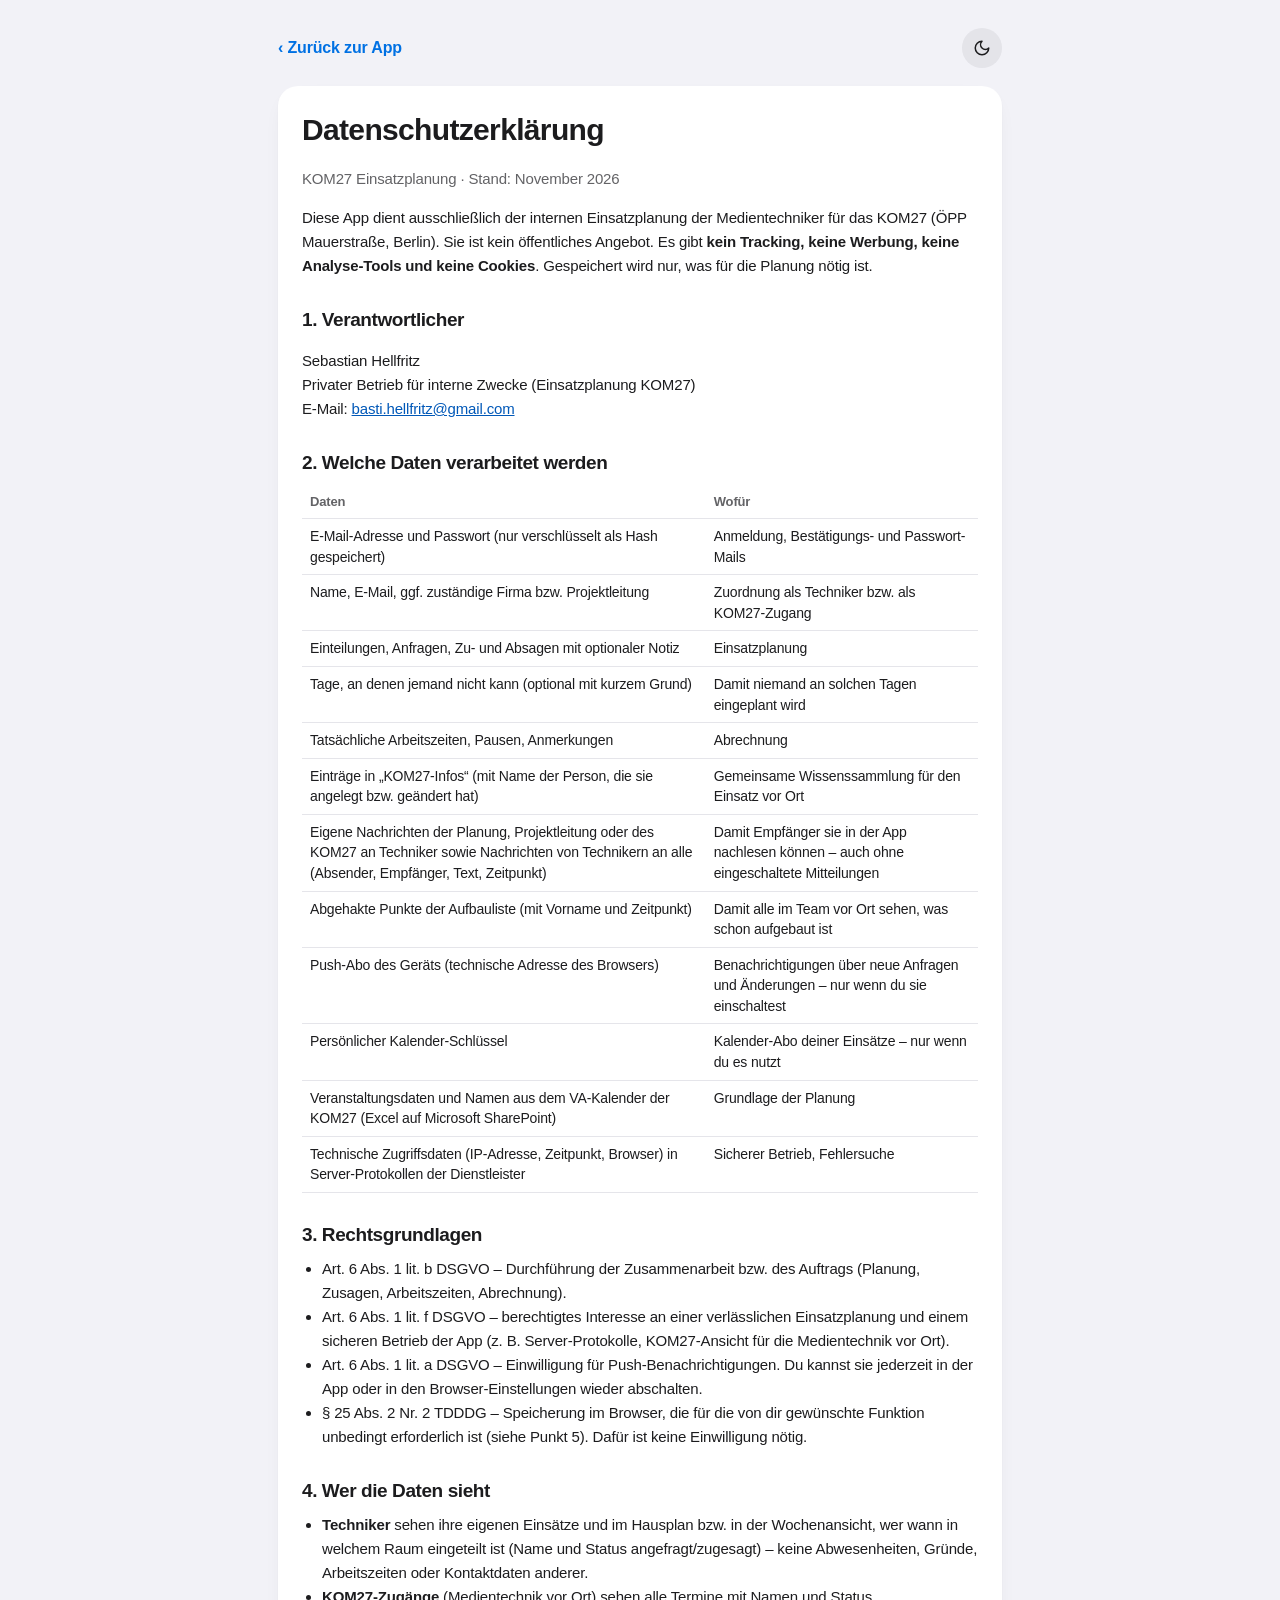
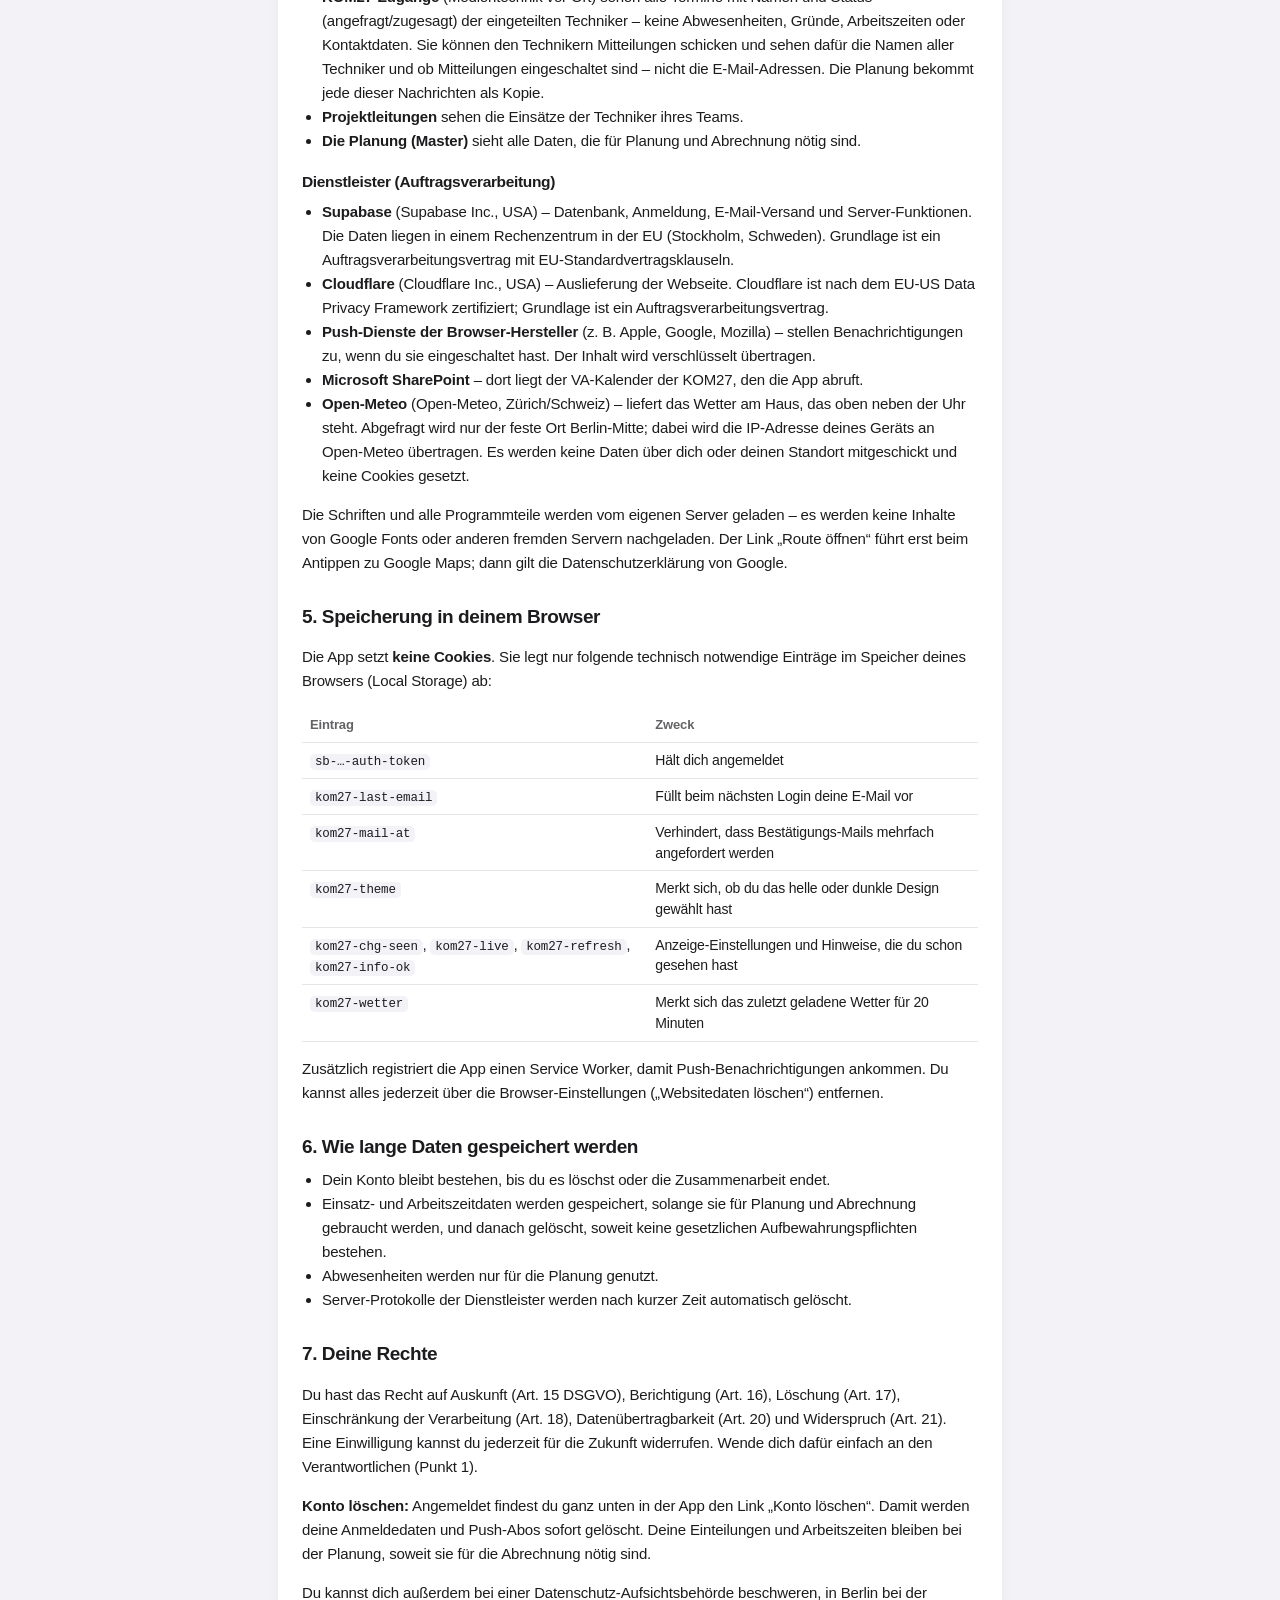
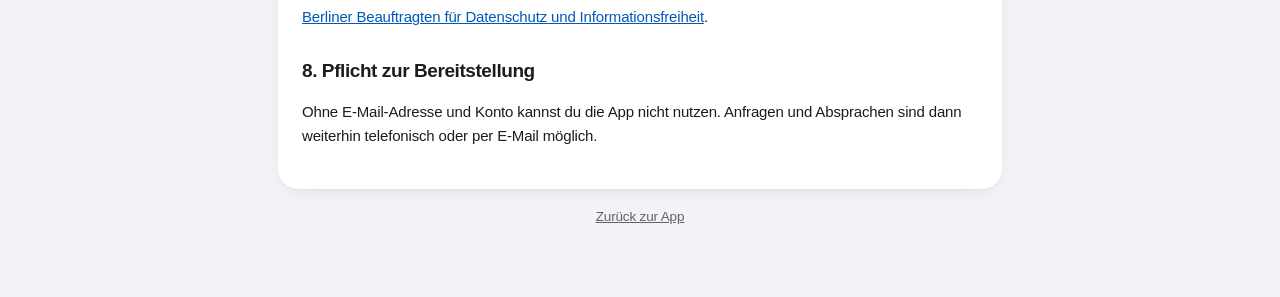
==== commit 6196ed7e: "Wetter am Haus neben der Uhr Symbol und Grad für Berlin-Mitte, stündlich frisch von open-meteo.com (" ====
--- a/datenschutz.html
+++ b/datenschutz.html
@@ -63,6 +63,7 @@
       <li><b>Cloudflare</b> (Cloudflare Inc., USA) – Auslieferung der Webseite. Cloudflare ist nach dem EU-US Data Privacy Framework zertifiziert; Grundlage ist ein Auftragsverarbeitungsvertrag.</li>
       <li><b>Push-Dienste der Browser-Hersteller</b> (z. B. Apple, Google, Mozilla) – stellen Benachrichtigungen zu, wenn du sie eingeschaltet hast. Der Inhalt wird verschlüsselt übertragen.</li>
       <li><b>Microsoft SharePoint</b> – dort liegt der VA-Kalender der KOM27, den die App abruft.</li>
+      <li><b>Open-Meteo</b> (Open-Meteo, Zürich/Schweiz) – liefert das Wetter am Haus, das oben neben der Uhr steht. Abgefragt wird nur der feste Ort Berlin-Mitte; dabei wird die IP-Adresse deines Geräts an Open-Meteo übertragen. Es werden keine Daten über dich oder deinen Standort mitgeschickt und keine Cookies gesetzt.</li>
     </ul>
     <p>Die Schriften und alle Programmteile werden vom eigenen Server geladen – es werden keine Inhalte von Google Fonts oder anderen fremden Servern nachgeladen. Der Link „Route öffnen“ führt erst beim Antippen zu Google Maps; dann gilt die Datenschutzerklärung von Google.</p>
 
@@ -75,6 +76,7 @@
       <tr><td><code>kom27-mail-at</code></td><td>Verhindert, dass Bestätigungs-Mails mehrfach angefordert werden</td></tr>
       <tr><td><code>kom27-theme</code></td><td>Merkt sich, ob du das helle oder dunkle Design gewählt hast</td></tr>
       <tr><td><code>kom27-chg-seen</code>, <code>kom27-live</code>, <code>kom27-refresh</code>, <code>kom27-info-ok</code></td><td>Anzeige-Einstellungen und Hinweise, die du schon gesehen hast</td></tr>
+      <tr><td><code>kom27-wetter</code></td><td>Merkt sich das zuletzt geladene Wetter für 20 Minuten</td></tr>
     </table>
     <p>Zusätzlich registriert die App einen Service Worker, damit Push-Benachrichtigungen ankommen. Du kannst alles jederzeit über die Browser-Einstellungen („Websitedaten löschen“) entfernen.</p>
 
--- a/style.css
+++ b/style.css
@@ -660,3 +660,217 @@
 .ms-o { background: #c27c00; color: #fff; font-size: 12px; font-weight: 700; border-radius: 99px; padding: 2px 8px; white-space: nowrap; }
 .ms-none { padding: 12px; color: var(--muted); font-size: 14px; }
 @media (max-width: 700px) { .msearch { flex-basis: 100%; max-width: none; } .ms-res { width: 100%; } }
+
+/* ---------- Erinnerungen (Gong, Recording) ---------- */
+.al-h { display: flex; align-items: center; gap: 8px; }
+.al-list { display: grid; gap: 6px; margin-bottom: 8px; }
+.al-item { display: flex; align-items: center; gap: 10px; background: var(--panel-2, #f2f4f7); border-radius: 10px; padding: 8px 10px; }
+.al-t { font-variant-numeric: tabular-nums; font-weight: 700; font-size: 17px; min-width: 52px; }
+.al-l { display: grid; min-width: 0; flex: 1; }
+.al-l b { font-size: 15px; overflow-wrap: anywhere; }
+.al-l small { color: var(--muted); font-size: 12.5px; }
+.al-x { background: none; border: 0; color: var(--muted); font-size: 17px; min-width: 40px; min-height: 40px; cursor: pointer; }
+.al-sug { display: flex; flex-wrap: wrap; gap: 8px; margin-bottom: 8px; }
+.al-sug .chip { min-height: 40px; }
+.al-new { display: flex; flex-wrap: wrap; gap: 8px; align-items: center; }
+.al-new input, .al-new select { font: inherit; font-size: 16px; padding: 9px 10px; border-radius: 10px; border: 1px solid var(--line); background: var(--panel); color: var(--ink); min-height: 44px; }
+.al-new #alTime { width: 118px; }
+.al-new #alLabel { flex: 1 1 140px; min-width: 0; }
+.al-new .btn { min-height: 44px; }
+.al-hint { margin: 6px 0 2px; }
+
+/* ---------- Versteckter Planungsbereich (Code 2und40) ---------- */
+.planwrap { display: block; }
+.vq-list { display: grid; }
+.vq-row, .kat-row { display: flex; align-items: center; gap: 14px; width: 100%; text-align: left; background: none; border: 0; border-bottom: 1px solid var(--line); padding: 13px 2px; color: var(--ink); font: inherit; cursor: pointer; }
+.vq-row:last-child, .kat-row:last-child { border-bottom: 0; }
+.vq-row:hover { background: var(--panel-2); border-radius: 10px; }
+.kat-row { cursor: default; }
+.kat-row.off { opacity: .55; }
+.dbox2 { display: grid; place-items: center; width: 58px; flex: none; background: var(--panel-2); border-radius: 12px; padding: 7px 0; }
+.dbox2 i { font-style: normal; font-size: 11px; font-weight: 700; color: var(--muted); letter-spacing: .04em; }
+.dbox2 b { font-size: 21px; line-height: 1.05; font-variant-numeric: tabular-nums; }
+.vq-main { flex: 1; min-width: 0; display: grid; gap: 3px; }
+.vq-main b { font-size: 15.5px; overflow-wrap: anywhere; }
+.vq-main small { color: var(--muted); font-size: 13px; overflow-wrap: anywhere; }
+.pfld { display: grid; gap: 7px; margin-bottom: 16px; }
+.pfld > label { font-size: 13.5px; font-weight: 650; color: var(--muted); }
+.pfld input, .pfld select, .pfld textarea, .pown-new input { font: inherit; font-size: 16px; padding: 11px 12px; min-height: 46px; border-radius: 10px; border: 1px solid var(--line); background: var(--panel-2); color: var(--ink); width: 100%; }
+.pf2 { display: grid; grid-template-columns: 1fr 1fr; gap: 12px; }
+.pf3 { display: grid; grid-template-columns: 1fr 1fr 1fr; gap: 12px; }
+.pf2b { display: grid; grid-template-columns: 1fr 1fr; gap: 8px; }
+.prooms { display: flex; flex-wrap: wrap; gap: 8px; }
+.prooms.pgrp { margin-bottom: 14px; }
+.room-t { border: 1.5px solid var(--line); background: var(--panel-2); border-radius: 12px; padding: 10px 14px; font-size: 15px; font-weight: 600; min-height: 46px; display: inline-flex; align-items: center; gap: 8px; color: var(--ink); cursor: pointer; }
+.room-t.on { border-color: var(--accent); background: color-mix(in srgb, var(--accent) 12%, var(--panel)); color: var(--accent-text, var(--accent)); }
+.room-t .rt-k { font-size: 12.5px; color: var(--muted); font-weight: 500; }
+.room-t.on .rt-k { color: inherit; opacity: .8; }
+.segbig { display: grid; grid-template-columns: repeat(3, 1fr); gap: 8px; }
+.segbig button { border: 1.5px solid var(--line); border-radius: 12px; padding: 12px; text-align: center; font-weight: 650; font-size: 15px; background: var(--panel-2); color: var(--ink); min-height: 64px; cursor: pointer; }
+.segbig button small { display: block; font-weight: 500; font-size: 12.5px; color: var(--muted); margin-top: 3px; }
+.segbig button.on { border-color: var(--st-zugesagt); background: color-mix(in srgb, var(--st-zugesagt) 12%, var(--panel)); color: var(--st-zugesagt); }
+.segbig button.on small { color: inherit; opacity: .85; }
+.step { display: inline-flex; align-items: center; border: 1px solid var(--line); border-radius: 10px; overflow: hidden; background: var(--panel-2); flex: none; }
+.step button { width: 44px; height: 44px; border: 0; background: none; font-size: 20px; color: var(--accent-text, var(--accent)); font-weight: 700; cursor: pointer; }
+.step b { min-width: 34px; text-align: center; font-size: 17px; font-variant-numeric: tabular-nums; }
+.peq { display: grid; }
+.peq h4 { font-size: 13px; font-weight: 700; color: var(--muted); margin: 14px 0 6px; }
+.eqrow2 { display: flex; align-items: center; gap: 12px; padding: 7px 0; border-bottom: 1px solid var(--line); }
+.eqrow2:last-child { border-bottom: 0; }
+.eq-n { flex: 1; font-size: 15px; display: grid; gap: 2px; overflow-wrap: anywhere; }
+.eq-n small { color: var(--muted); font-size: 12.5px; }
+.eqrow2.on .eq-n { font-weight: 650; }
+.pown-new { display: flex; flex-wrap: wrap; gap: 8px; align-items: center; margin-top: 12px; }
+.pown-new input { flex: 1 1 200px; width: auto; }
+.pown-new .btn { min-height: 46px; }
+.pfoot { display: flex; flex-wrap: wrap; gap: 10px; align-items: center; margin: 16px 0 6px; }
+.pfoot .big { min-height: 52px; }
+.kat-form h3 { margin: 0 0 12px; font-size: 16px; }
+.kcchk { display: flex; align-items: center; gap: 10px; font-size: 15px; min-height: 44px; }
+.kcchk input { width: 22px; height: 22px; }
+@media (max-width: 700px) {
+  .pf2, .pf3 { grid-template-columns: 1fr; }
+  .segbig { grid-template-columns: 1fr; }
+  .pfoot .big { flex: 1 1 100%; }
+}
+.rcard { display: flex; flex-wrap: wrap; align-items: center; gap: 10px 14px; padding: 11px 12px; background: var(--panel-2); border-radius: 12px; margin-bottom: 8px; }
+.rcard { flex-direction: column; align-items: stretch; }
+.rhead > b { font-size: 15.5px; min-width: 110px; }
+.rseg { display: flex; gap: 6px; flex-wrap: wrap; margin-left: auto; }
+.rseg button { border: 1.5px solid var(--line); background: var(--panel); border-radius: 10px; padding: 8px 12px; font-size: 14px; font-weight: 600; color: var(--muted); min-height: 42px; cursor: pointer; }
+.rseg button.on { color: #fff; border-color: transparent; }
+.rseg button.on.pam { background: var(--st-zugesagt); }
+.rseg button.on.selbst { background: var(--st-leer); }
+.rseg button.on.aufbau { background: var(--st-angefragt); }
+.rtabs { margin-bottom: 10px; }
+@media (max-width: 700px) { .rcard { flex-direction: column; align-items: stretch; } .rseg { margin-left: 0; } .rseg button { flex: 1; } }
+.rhead { display: flex; flex-wrap: wrap; align-items: center; gap: 10px; width: 100%; }
+.rsub { display: flex; flex-wrap: wrap; align-items: center; gap: 8px; width: 100%; margin-top: 8px; font-size: 13.5px; color: var(--muted); }
+.rsub input { font: inherit; font-size: 15px; padding: 8px 10px; min-height: 42px; border-radius: 9px; border: 1px solid var(--line); background: var(--panel); color: var(--ink); }
+.rsub input[type=time] { width: 112px; }
+.rsub .rnote { flex: 1 1 220px; min-width: 0; }
+.vq-bis { font-weight: 600; color: var(--muted); font-size: 13px; }
+.miccount { font-size: 13px; font-weight: 650; color: var(--st-zugesagt); background: color-mix(in srgb, var(--st-zugesagt) 12%, var(--panel)); border-radius: 999px; padding: 6px 12px; }
+.miccount.voll { color: var(--st-angefragt); background: color-mix(in srgb, var(--st-angefragt) 14%, var(--panel)); }
+.mic-note { margin: 0 0 12px; }
+
+/* ---------- Gong- und Recording-Zeiten im KOM27-Dashboard ---------- */
+.ak-list { display: grid; gap: 6px; }
+.ak-row { display: flex; align-items: center; gap: 12px; padding: 8px 10px; border-radius: 10px; background: var(--panel-2); }
+.ak-row.vorbei { opacity: .55; }
+.ak-row.jetzt { background: color-mix(in srgb, var(--st-angefragt) 14%, var(--panel)); }
+.ak-t { font-variant-numeric: tabular-nums; font-weight: 700; font-size: 17px; min-width: 52px; }
+.ak-m { flex: 1; min-width: 0; display: grid; }
+.ak-m b { font-size: 15px; overflow-wrap: anywhere; }
+.ak-m small { color: var(--muted); font-size: 12.5px; }
+.ak-s { font-size: 13px; font-weight: 650; color: var(--st-angefragt); white-space: nowrap; }
+.ak-row.vorbei .ak-s { color: var(--st-zugesagt); font-size: 15px; }
+.ak-foot { margin: 8px 0 0; }
+.ak-row.bald { background: color-mix(in srgb, var(--st-angefragt) 16%, var(--panel)); box-shadow: inset 0 0 0 1.5px var(--st-angefragt); animation: akpuls 2s ease-in-out infinite; }
+.ak-row.jetzt { background: var(--st-zugesagt); color: #fff; animation: akpuls 1s ease-in-out infinite; }
+.ak-row.jetzt .ak-m small, .ak-row.jetzt .ak-s { color: rgba(255,255,255,.92); }
+.ak-row.jetzt .ak-s { font-size: 14px; font-weight: 800; letter-spacing: .04em; }
+@keyframes akpuls { 0%, 100% { opacity: 1; } 50% { opacity: .62; } }
+@media (prefers-reduced-motion: reduce) { .ak-row.bald, .ak-row.jetzt { animation: none; } }
+
+/* ---------- Saal versenken (Code: versenken) ---------- */
+#svSpiel { position: fixed; inset: 0; z-index: 900; background: rgba(0,0,0,.45); display: grid; place-items: center; padding: 12px; overflow: auto; }
+.sv-karte { background: var(--panel); color: var(--ink); border-radius: 20px; padding: 16px; width: min(760px, 100%); box-shadow: 0 20px 60px rgba(0,0,0,.35); }
+.sv-kopf { display: flex; align-items: center; justify-content: space-between; gap: 10px; margin-bottom: 10px; font-size: 17px; }
+.sv-txt { color: var(--muted); margin: 6px 0 14px; }
+.sv-status { font-weight: 650; padding: 10px 12px; border-radius: 12px; background: var(--panel-2); margin: 0 0 12px; }
+.sv-status.dran { background: color-mix(in srgb, var(--st-zugesagt) 14%, var(--panel)); color: var(--st-zugesagt); }
+.sv-status.ende { background: color-mix(in srgb, var(--accent) 12%, var(--panel)); }
+.sv-felder { display: grid; grid-template-columns: repeat(auto-fit, minmax(240px, 1fr)); gap: 16px; }
+.sv-felder h4 { margin: 0 0 6px; font-size: 14px; display: flex; justify-content: space-between; }
+.sv-felder h4 small { color: var(--muted); font-weight: 500; }
+.sv-felder.eins { grid-template-columns: minmax(0, 420px); justify-content: center; }
+/* Spielfeld mit Beschriftung A–H / 1–8 – im Design der App */
+.sv-board { display: grid; grid-template-columns: 16px minmax(0, 1fr); grid-template-rows: 16px auto; gap: 4px; }
+.sv-eck { grid-area: 1 / 1; }
+.sv-labx, .sv-laby { display: grid; font-size: 11px; font-weight: 700; color: var(--muted); }
+.sv-labx { grid-area: 1 / 2; grid-template-columns: repeat(8, 1fr); }
+.sv-laby { grid-area: 2 / 1; grid-template-rows: repeat(8, 1fr); }
+.sv-labx span, .sv-laby span { display: grid; place-items: center; }
+.sv-brett { grid-area: 2 / 2; position: relative; display: grid; grid-template-columns: repeat(8, 1fr); grid-template-rows: repeat(8, 1fr); gap: 4px; aspect-ratio: 1;
+  border-radius: var(--r-md); border: 1px solid var(--line); background: var(--panel-2); padding: 6px; touch-action: manipulation; }
+.sv-brett.setup { touch-action: none; cursor: grab; }
+.sv-brett.setup:active { cursor: grabbing; }
+.sv-brett.wackelt { animation: svwack .42s ease-in-out; }
+/* Felder */
+.sv-z { position: relative; z-index: 2; border: 1px solid var(--line); border-radius: var(--r-sm); background: var(--panel); color: var(--muted); padding: 0; display: grid; place-items: center; min-width: 0; min-height: 0; }
+.sv-z::before { content: ''; width: 14%; height: 14%; border-radius: 50%; background: var(--line-strong); opacity: .7; }
+.sv-z[data-svz] { cursor: crosshair; }
+.sv-z[data-svz]:hover, .sv-z[data-svz]:focus-visible { background: color-mix(in srgb, var(--accent) 12%, var(--panel)); border-color: var(--accent); outline: none; }
+.sv-z.miss, .sv-z.hit, .sv-z.weg { background: var(--panel); }
+.sv-z.miss::before, .sv-z.hit::before, .sv-z.weg::before { display: none; }
+/* Stecker: grau = daneben, rot = Treffer */
+.sv-pin { width: 46%; height: 46%; border-radius: 50%; display: block; background: var(--line-strong); box-shadow: inset 0 -1px 2px rgba(0,0,0,.16); }
+.sv-z.hit, .sv-z.weg { background: color-mix(in srgb, var(--st-abgesagt) 14%, var(--panel)); border-color: color-mix(in srgb, var(--st-abgesagt) 45%, var(--line)); }
+.sv-z.hit .sv-pin, .sv-z.weg .sv-pin { background: var(--st-abgesagt); box-shadow: 0 1px 3px color-mix(in srgb, var(--st-abgesagt) 45%, transparent); }
+.sv-z.hit .sv-pin { animation: svpin .4s cubic-bezier(.2,1.4,.4,1); }
+.sv-z.weg { background: color-mix(in srgb, var(--st-abgesagt) 24%, var(--panel)); }
+/* Schiffe */
+.sv-schiff { position: relative; z-index: 3; pointer-events: none; padding: 2px; animation: svwelle 3.2s ease-in-out infinite; filter: drop-shadow(0 2px 3px rgba(8, 40, 66, .45)); }
+.sv-schiff svg, .sv-mini svg, .sv-ghost svg { width: 100%; height: 100%; display: block; }
+.sv-schiff .rumpf, .sv-mini .rumpf, .sv-ghost .rumpf { fill: #4a5c70; stroke: #1e2a36; stroke-width: 3; }
+.sv-schiff .deck, .sv-mini .deck, .sv-ghost .deck { fill: #93a5b7; }
+.sv-schiff .bruecke, .sv-mini .bruecke, .sv-ghost .bruecke { fill: #eef3f8; stroke: #1e2a36; stroke-width: 2; }
+.sv-schiff .fenster, .sv-mini .fenster, .sv-ghost .fenster { fill: #3d6f96; }
+.sv-schiff .rohr, .sv-mini .rohr, .sv-ghost .rohr { fill: #e2574c; stroke: #1e2a36; stroke-width: 2; }
+.sv-schiff .turm circle, .sv-mini .turm circle, .sv-ghost .turm circle { fill: #6b7d90; stroke: #1e2a36; stroke-width: 2.5; }
+.sv-schiff .turm rect, .sv-mini .turm rect, .sv-ghost .turm rect { fill: #35424f; }
+.sv-schiff .mast, .sv-mini .mast, .sv-ghost .mast { stroke: #1e2a36; stroke-width: 2.5; fill: none; }
+.sv-schiff .auge, .sv-mini .auge, .sv-ghost .auge { fill: #dff1ff; }
+.sv-schiff.zieht { opacity: .25; }
+.sv-schiff.weg { animation: svsinkt 1.4s ease-in forwards; }
+.sv-schiff.weg .rumpf { fill: #5b2a26; } .sv-schiff.weg .deck { fill: #7d6360; }
+/* Vorschau beim Aufstellen */
+.sv-ghost { position: relative; z-index: 4; pointer-events: none; padding: 2px; border-radius: 8px; }
+.sv-ghost.ok { background: color-mix(in srgb, var(--st-zugesagt) 22%, transparent); box-shadow: 0 0 0 2px var(--st-zugesagt) inset; }
+.sv-ghost.nok { background: color-mix(in srgb, var(--st-abgesagt) 20%, transparent); box-shadow: 0 0 0 2px var(--st-abgesagt) inset; }
+.sv-ghost.nok svg { opacity: .45; filter: grayscale(.6); }
+/* Einschläge */
+.sv-eff { position: relative; z-index: 7; pointer-events: none; }
+.sv-eff > * { position: absolute; inset: 0; margin: auto; }
+.sv-eff .ring { width: 18%; height: 18%; border-radius: 50%; border: 3px solid var(--accent); opacity: .9; animation: svring 1.05s ease-out forwards; }
+.sv-eff .ring.r2 { animation-delay: .15s; } .sv-eff .ring.r3 { animation-delay: .3s; }
+.sv-eff .saeule { width: 34%; height: 38%; border-radius: 50% 50% 42% 42%; background: linear-gradient(180deg, color-mix(in srgb, var(--accent) 55%, #fff), var(--accent)); animation: svsaeule .8s ease-out forwards; }
+.sv-eff b, .sv-eff i { inset: auto; margin: 0; left: 50%; top: 50%; }
+.sv-eff.splash b { width: 10%; aspect-ratio: 1; border-radius: 50%; background: var(--accent); opacity: .9; animation: svtropfen .85s ease-out forwards; }
+.sv-eff.boom .ring { border-color: var(--st-abgesagt); opacity: .85; }
+.sv-eff.boom .blitz { width: 190%; height: 190%; border-radius: 50%; animation: svblitz .5s ease-out forwards;
+  background: radial-gradient(circle, #fff 0%, #ffb01f 20%, #f4761f 40%, var(--st-abgesagt) 56%, color-mix(in srgb, var(--st-abgesagt) 35%, transparent) 66%, transparent 73%); }
+.sv-eff.boom .feuer { width: 85%; height: 85%; border-radius: 50%; background: radial-gradient(circle at 50% 62%, #ffce3a, #f4761f 45%, var(--st-abgesagt) 78%); animation: svfeuer 1.1s ease-out forwards; }
+.sv-eff.boom i { width: 70%; height: 5px; border-radius: 3px; transform-origin: 0 50%; background: linear-gradient(90deg, #ffb01f, var(--st-abgesagt) 60%, transparent); animation: svfunke .65s ease-out forwards; }
+@keyframes svwelle { 0%, 100% { transform: translateY(0) rotate(0); } 50% { transform: translateY(-1.5px) rotate(.6deg); } }
+@keyframes svsinkt { 40% { transform: rotate(9deg) translateY(2%); } 100% { transform: rotate(16deg) translateY(14%) scale(.9); opacity: .35; } }
+@keyframes svpin { 0% { transform: scale(2.1); } 60% { transform: scale(.9); } 100% { transform: scale(1); } }
+@keyframes svwack { 25% { transform: translateX(-3px); } 50% { transform: translateX(3px); } 75% { transform: translateX(-2px); } }
+@keyframes svring { 0% { width: 16%; height: 16%; opacity: 1; } 100% { width: 200%; height: 200%; opacity: 0; } }
+@keyframes svsaeule { 0% { transform: scale(.35) translateY(40%); opacity: .85; } 40% { transform: scale(1.25) translateY(-34%); opacity: 1; } 100% { transform: scale(.45) translateY(6%); opacity: 0; } }
+@keyframes svtropfen { 0% { transform: translate(-50%, -50%) rotate(var(--w, 0deg)) translateX(0) scale(1); opacity: 1; } 70% { opacity: .95; } 100% { transform: translate(-50%, -50%) rotate(var(--w, 0deg)) translateX(950%) scale(.4); opacity: 0; } }
+@keyframes svblitz { 0% { transform: scale(.2); opacity: 1; } 70% { opacity: .9; } 100% { transform: scale(1.15); opacity: 0; } }
+@keyframes svfeuer { 0% { transform: scale(.3); opacity: 1; } 100% { transform: scale(1.3) translateY(-12%); opacity: 0; } }
+@keyframes svfunke { 0% { transform: rotate(var(--w, 0deg)) translateX(8%) scaleX(.2); opacity: 1; } 100% { transform: rotate(var(--w, 0deg)) translateX(95%) scaleX(1); opacity: 0; } }
+@media (prefers-reduced-motion: reduce) { .sv-schiff, .sv-z.hit .sv-pin { animation: none; } .sv-schiff.weg { opacity: .5; } }
+.sv-flotte { display: flex; flex-wrap: wrap; gap: 8px; margin-bottom: 12px; align-items: center; }
+.sv-wahl { display: inline-flex; align-items: center; gap: 8px; border: 1.5px solid var(--line); background: var(--panel-2); color: var(--ink); border-radius: 12px; padding: 6px 10px; font: inherit; font-size: 13.5px; font-weight: 600; min-height: 42px; cursor: pointer; }
+.sv-wahl.on { border-color: var(--accent); background: color-mix(in srgb, var(--accent) 12%, var(--panel)); }
+.sv-wahl.da { opacity: .5; }
+.sv-mini { display: inline-block; height: 20px; }
+.sv-btns { display: flex; flex-wrap: wrap; gap: 10px; margin-top: 14px; align-items: center; }
+.sv-tipp { position: fixed; left: 50%; transform: translateX(-50%); bottom: calc(env(safe-area-inset-bottom, 0px) + 92px); z-index: 850; display: flex; align-items: center; gap: 2px; background: var(--panel); border-radius: 999px; box-shadow: 0 8px 26px rgba(0,0,0,.22); padding: 4px; max-width: calc(100vw - 24px); }
+.sv-tipp-go { border: 0; background: none; color: var(--ink); font: inherit; font-size: 14px; font-weight: 600; padding: 9px 12px; border-radius: 999px; cursor: pointer; overflow: hidden; text-overflow: ellipsis; white-space: nowrap; }
+.sv-tipp-x { border: 0; background: none; color: var(--muted); font-size: 14px; width: 36px; height: 36px; border-radius: 999px; cursor: pointer; }
+.sv-tipp.dringend { background: var(--st-zugesagt); }
+.sv-tipp.dringend .sv-tipp-go, .sv-tipp.dringend .sv-tipp-x { color: #fff; }
+
+/* Passwort für ein Konto setzen (Master) */
+.pwset { padding: 14px; }
+.pwset-row { display: grid; grid-template-columns: minmax(0, 1.4fr) minmax(0, 1fr) auto; gap: 12px; align-items: end; }
+.pwset label { display: block; margin-bottom: 4px; font-weight: 600; font-size: 13px; }
+.pwset select, .pwset input { width: 100%; font: inherit; font-size: 16px; padding: 10px 12px; min-height: 44px; border-radius: 10px; border: 1px solid var(--line); background: var(--panel-2); color: var(--ink); box-sizing: border-box; }
+.pwset #pwMail { margin-top: 8px; }
+.pwset .btn { min-height: 44px; white-space: nowrap; }
+@media (max-width: 700px) { .pwset-row { grid-template-columns: 1fr; align-items: stretch; } .pwset .btn { width: 100%; } }
--- a/theme.css
+++ b/theme.css
@@ -199,6 +199,7 @@
   .toolbar .monthnav { grid-column: 1 / -1; }
   .toolbar .monthnav select { font-size: 22px; }
   .toolbar .seg { grid-column: 1; justify-self: start; }
+  .toolbar .msearch { grid-column: 1 / -1; max-width: none; width: 100%; }
   .toolbar .tb-actions { grid-column: 1 / -1; flex-wrap: nowrap; overflow-x: auto; scrollbar-width: none; margin: 0 -14px; padding: 2px 14px 4px; }
   .toolbar .tb-actions::-webkit-scrollbar { display: none; }
   .toolbar .tb-actions .btn { flex: none; }
@@ -501,10 +502,15 @@
 .clock { display: inline-flex; align-items: baseline; gap: 6px; padding: 5px 11px; border-radius: 10px; background: var(--panel-2); border: 1px solid var(--line); white-space: nowrap; flex: none; }
 .clock b { font-family: var(--f-num); font-stretch: 112%; font-size: 17px; font-weight: 750; font-variant-numeric: tabular-nums; letter-spacing: .01em; }
 .clock small { font-size: 12px; color: var(--muted); font-weight: 600; }
+/* Wetter am Haus – hängt mit in der Uhr-Kachel */
+.clock .wx { display: inline-flex; align-items: baseline; gap: 3px; font-size: 13px; font-weight: 700; color: var(--muted); padding-left: 7px; margin-left: 1px; border-left: 1px solid var(--line); font-variant-numeric: tabular-nums; }
+.clock .wx i { font-style: normal; font-size: 14px; line-height: 1; }
+@media (max-width: 440px) { .clock .wx { padding-left: 5px; font-size: 12.5px; } }
 @media (min-width: 1100px) {
   body.is-master .top-inner > .brand { order: -3; } body.is-master .top-inner > .live { order: -2; }
   body.is-master .clock { order: -1; align-self: stretch; justify-content: center; margin: 0 4px 14px; padding: 8px 10px; }
   body.is-master .clock b { font-size: 22px; }
+  body.is-master .clock { flex-wrap: wrap; row-gap: 2px; }
 }
 @media (max-width: 1099px) {
   .clock { padding: 4px 8px; } .clock b { font-size: 16px; }
--- a/apple.css
+++ b/apple.css
@@ -13,7 +13,7 @@
   --r-lg: 22px; --r-md: 16px; --r-sm: 12px; --radius: 16px;
   --shadow-card: 0 1px 2px rgba(0, 0, 0, .04), 0 8px 24px -12px rgba(0, 0, 0, .12);
   --shadow-float: 0 20px 50px -18px rgba(0, 0, 0, .35), 0 2px 8px rgba(0, 0, 0, .08);
-  --glass: rgba(255, 255, 255, .72);
+  --glass: rgba(255, 255, 255, .88);
   --fill: rgba(120, 120, 128, .12); --fill-2: rgba(120, 120, 128, .2);
 }
 :root[data-theme="dark"] {
@@ -23,7 +23,7 @@
   --free: #101012;
   --shadow-card: 0 0 0 1px rgba(255, 255, 255, .06);
   --shadow-float: 0 24px 60px -16px rgba(0, 0, 0, .9), 0 0 0 1px rgba(255, 255, 255, .08);
-  --glass: rgba(28, 28, 30, .72);
+  --glass: rgba(28, 28, 30, .9);
   --fill: rgba(120, 120, 128, .24); --fill-2: rgba(120, 120, 128, .36);
 }
 
@@ -51,9 +51,13 @@
 .mi.new { box-shadow: var(--shadow-card), inset 3px 0 0 var(--accent); }
 
 /* ---------- Leisten aus Milchglas ---------- */
-header.top { background: var(--glass); -webkit-backdrop-filter: saturate(180%) blur(20px); backdrop-filter: saturate(180%) blur(20px); border-bottom: .5px solid var(--line); box-shadow: none; }
+* { -webkit-tap-highlight-color: transparent; }
+/* iOS: Leisten bekommen eine eigene Ebene, sonst schiebt sich beim schnellen Scrollen Inhalt darüber */
+.sheet-bg { transform: translateZ(0); }
+#toast, .privbar { transform: translateX(-50%) translateZ(0); }
+header.top { background: var(--glass); -webkit-backdrop-filter: saturate(180%) blur(20px); backdrop-filter: saturate(180%) blur(20px); border-bottom: .5px solid var(--line); box-shadow: none;  z-index: 30; }
 @media (min-width: 1100px) { body.is-master header.top { background: var(--glass); border-right: .5px solid var(--line); border-bottom: 0; } }
-nav.tabs, .mine .viewtabs { background: var(--glass) !important; -webkit-backdrop-filter: saturate(180%) blur(24px); backdrop-filter: saturate(180%) blur(24px); border: .5px solid var(--line) !important; box-shadow: var(--shadow-float); }
+nav.tabs, .mine .viewtabs { background: var(--glass) !important; -webkit-backdrop-filter: saturate(180%) blur(24px); backdrop-filter: saturate(180%) blur(24px); border: .5px solid var(--line) !important; box-shadow: var(--shadow-float);  transform: translateZ(0); will-change: transform; }
 nav.tabs button, .viewtabs button { color: var(--muted); font-weight: 600; letter-spacing: -.01em; }
 nav.tabs button.on, .viewtabs button.on, .mine .viewtabs button.on { color: var(--accent-text) !important; background: color-mix(in srgb, var(--accent) 13%, transparent) !important; }
 nav.tabs button.on *, .viewtabs button.on * { color: inherit; }
@@ -68,10 +72,11 @@
 @media (min-width: 1100px) { :root[data-theme="dark"] .is-dash .viewtabs button.on { background: #636366 !important; } }
 
 /* ---------- Knöpfe ---------- */
-.btn { border: 0; border-radius: 12px; background: var(--fill); color: var(--accent); font-weight: 600; letter-spacing: -.01em; box-shadow: none; transition: transform .12s ease, opacity .12s ease, background-color .15s ease; }
+.btn { border: 0; border-radius: 12px; background: var(--fill); color: var(--accent); font-weight: 600; letter-spacing: -.01em; box-shadow: none; transition: transform .12s ease, filter .12s ease, background-color .15s ease; }
 .btn { color: var(--accent-text); }
 .btn:hover { background: var(--fill-2); border: 0; }
-.btn:active, .big:active, .chip:active, .hp-t:active, .np-row:active, .kn-row:active { transform: scale(.97); opacity: .85; }
+.btn:active, .big:active, .chip:active, .hp-t:active, .np-row:active, .kn-row:active { transform: scale(.97); filter: brightness(.95); }
+:root[data-theme="dark"] .btn:active, :root[data-theme="dark"] .big:active, :root[data-theme="dark"] .chip:active, :root[data-theme="dark"] .hp-t:active, :root[data-theme="dark"] .np-row:active, :root[data-theme="dark"] .kn-row:active { filter: brightness(1.25); }
 .btn.primary, .big.primary, .big.td-go { background: var(--accent); color: var(--accent-ink) !important; border: 0; }
 .btn.primary:hover { background: var(--accent); filter: brightness(1.08); }
 .btn[disabled] { opacity: .4; }
@@ -109,7 +114,10 @@
 .pill.geplant, .pill.st-geplant { background: var(--fill); color: var(--st-geplant); }
 .pill.abgesagt, .pill.st-abgesagt { background: color-mix(in srgb, var(--st-abgesagt) 14%, transparent); color: var(--st-abgesagt); }
 .vt-badge, .bell b, .sec-n { background: #d70015; color: #fff !important; }
-.allgood { border: 0; border-radius: var(--r-lg); }
+.allgood { border: 0; border-radius: var(--r-lg); background: var(--st-zugesagt); color: #fff; box-shadow: var(--shadow-card); }
+.allgood small { color: rgba(255, 255, 255, .88); }
+:root[data-theme="dark"] .allgood { background: color-mix(in srgb, var(--st-zugesagt) 20%, var(--panel)); color: var(--st-zugesagt); }
+:root[data-theme="dark"] .allgood small { color: var(--muted); }
 
 /* ---------- Heute-Karte ---------- */
 .tcard { border-radius: 26px !important; border: 0 !important; box-shadow: 0 18px 40px -18px color-mix(in srgb, var(--accent) 60%, transparent) !important; background: linear-gradient(160deg, #1a8cff 0%, #0064d1 55%, #4b3fd6 120%) !important; }
